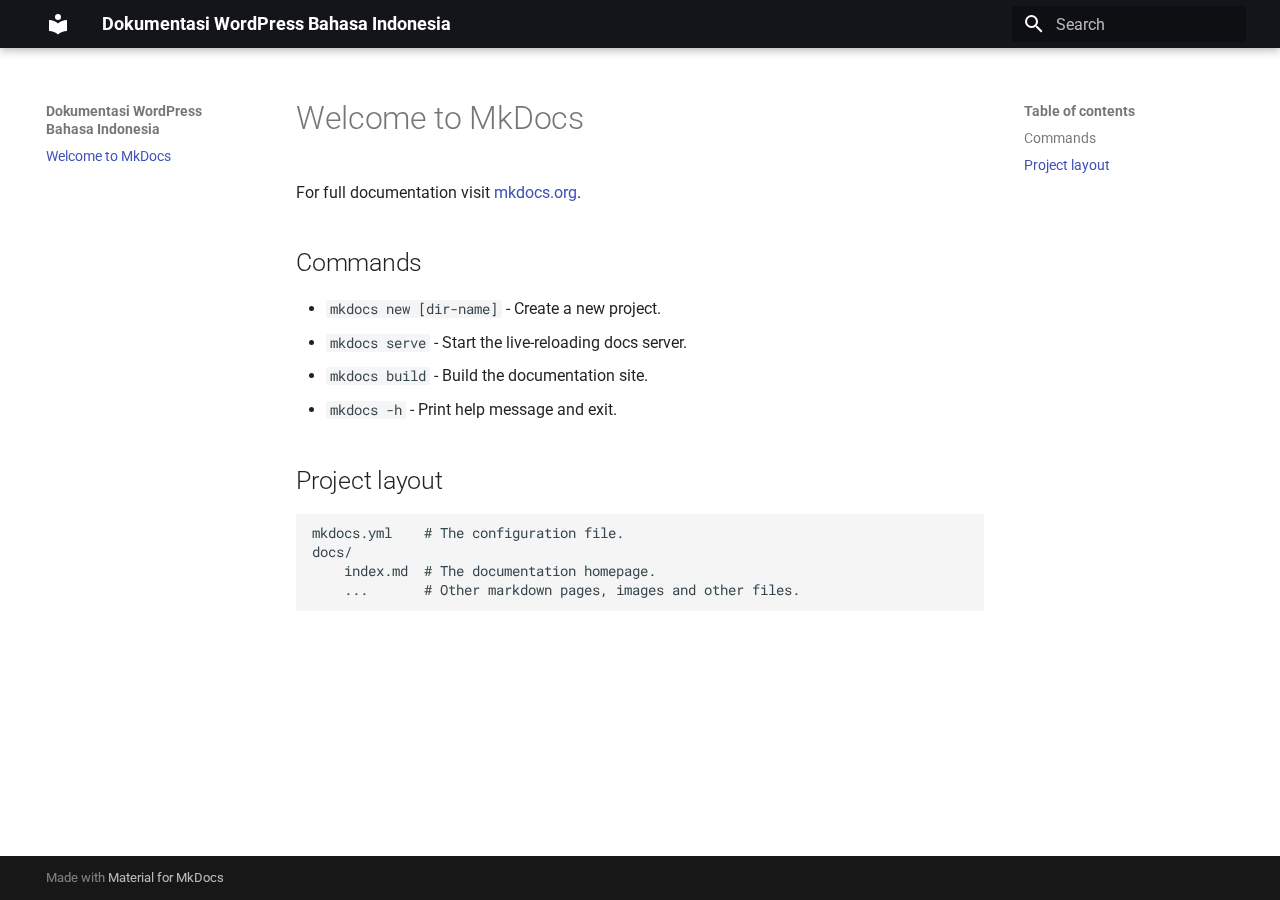
==== docs/site/index.html @ e462bdab "first commit" ====
<!doctype html>
<html lang="en" class="no-js">
  <head>
    
      <meta charset="utf-8">
      <meta name="viewport" content="width=device-width,initial-scale=1">
      
      
      
        <link rel="canonical" href="https://wordpress.asciiutf.com/">
      
      
      
      
      <link rel="icon" href="assets/images/favicon.png">
      <meta name="generator" content="mkdocs-1.6.1, mkdocs-material-9.5.48">
    
    
      
        <title>Dokumentasi WordPress Bahasa Indonesia</title>
      
    
    
      <link rel="stylesheet" href="assets/stylesheets/main.6f8fc17f.min.css">
      
        
        <link rel="stylesheet" href="assets/stylesheets/palette.06af60db.min.css">
      
      


    
    
      
    
    
      
        
        
        <link rel="preconnect" href="https://fonts.gstatic.com" crossorigin>
        <link rel="stylesheet" href="https://fonts.googleapis.com/css?family=Roboto:300,300i,400,400i,700,700i%7CRoboto+Mono:400,400i,700,700i&display=fallback">
        <style>:root{--md-text-font:"Roboto";--md-code-font:"Roboto Mono"}</style>
      
    
    
    <script>__md_scope=new URL(".",location),__md_hash=e=>[...e].reduce(((e,_)=>(e<<5)-e+_.charCodeAt(0)),0),__md_get=(e,_=localStorage,t=__md_scope)=>JSON.parse(_.getItem(t.pathname+"."+e)),__md_set=(e,_,t=localStorage,a=__md_scope)=>{try{t.setItem(a.pathname+"."+e,JSON.stringify(_))}catch(e){}}</script>
    
      

    
    
    
  </head>
  
  
    
    
    
    
    
    <body dir="ltr" data-md-color-scheme="default" data-md-color-primary="black" data-md-color-accent="indigo">
  
    
    <input class="md-toggle" data-md-toggle="drawer" type="checkbox" id="__drawer" autocomplete="off">
    <input class="md-toggle" data-md-toggle="search" type="checkbox" id="__search" autocomplete="off">
    <label class="md-overlay" for="__drawer"></label>
    <div data-md-component="skip">
      
        
        <a href="#welcome-to-mkdocs" class="md-skip">
          Skip to content
        </a>
      
    </div>
    <div data-md-component="announce">
      
    </div>
    
    
      

  

<header class="md-header md-header--shadow" data-md-component="header">
  <nav class="md-header__inner md-grid" aria-label="Header">
    <a href="." title="Dokumentasi WordPress Bahasa Indonesia" class="md-header__button md-logo" aria-label="Dokumentasi WordPress Bahasa Indonesia" data-md-component="logo">
      
  
  <svg xmlns="http://www.w3.org/2000/svg" viewBox="0 0 24 24"><path d="M12 8a3 3 0 0 0 3-3 3 3 0 0 0-3-3 3 3 0 0 0-3 3 3 3 0 0 0 3 3m0 3.54C9.64 9.35 6.5 8 3 8v11c3.5 0 6.64 1.35 9 3.54 2.36-2.19 5.5-3.54 9-3.54V8c-3.5 0-6.64 1.35-9 3.54"/></svg>

    </a>
    <label class="md-header__button md-icon" for="__drawer">
      
      <svg xmlns="http://www.w3.org/2000/svg" viewBox="0 0 24 24"><path d="M3 6h18v2H3zm0 5h18v2H3zm0 5h18v2H3z"/></svg>
    </label>
    <div class="md-header__title" data-md-component="header-title">
      <div class="md-header__ellipsis">
        <div class="md-header__topic">
          <span class="md-ellipsis">
            Dokumentasi WordPress Bahasa Indonesia
          </span>
        </div>
        <div class="md-header__topic" data-md-component="header-topic">
          <span class="md-ellipsis">
            
              Welcome to MkDocs
            
          </span>
        </div>
      </div>
    </div>
    
      
    
    
    
    
      <label class="md-header__button md-icon" for="__search">
        
        <svg xmlns="http://www.w3.org/2000/svg" viewBox="0 0 24 24"><path d="M9.5 3A6.5 6.5 0 0 1 16 9.5c0 1.61-.59 3.09-1.56 4.23l.27.27h.79l5 5-1.5 1.5-5-5v-.79l-.27-.27A6.52 6.52 0 0 1 9.5 16 6.5 6.5 0 0 1 3 9.5 6.5 6.5 0 0 1 9.5 3m0 2C7 5 5 7 5 9.5S7 14 9.5 14 14 12 14 9.5 12 5 9.5 5"/></svg>
      </label>
      <div class="md-search" data-md-component="search" role="dialog">
  <label class="md-search__overlay" for="__search"></label>
  <div class="md-search__inner" role="search">
    <form class="md-search__form" name="search">
      <input type="text" class="md-search__input" name="query" aria-label="Search" placeholder="Search" autocapitalize="off" autocorrect="off" autocomplete="off" spellcheck="false" data-md-component="search-query" required>
      <label class="md-search__icon md-icon" for="__search">
        
        <svg xmlns="http://www.w3.org/2000/svg" viewBox="0 0 24 24"><path d="M9.5 3A6.5 6.5 0 0 1 16 9.5c0 1.61-.59 3.09-1.56 4.23l.27.27h.79l5 5-1.5 1.5-5-5v-.79l-.27-.27A6.52 6.52 0 0 1 9.5 16 6.5 6.5 0 0 1 3 9.5 6.5 6.5 0 0 1 9.5 3m0 2C7 5 5 7 5 9.5S7 14 9.5 14 14 12 14 9.5 12 5 9.5 5"/></svg>
        
        <svg xmlns="http://www.w3.org/2000/svg" viewBox="0 0 24 24"><path d="M20 11v2H8l5.5 5.5-1.42 1.42L4.16 12l7.92-7.92L13.5 5.5 8 11z"/></svg>
      </label>
      <nav class="md-search__options" aria-label="Search">
        
        <button type="reset" class="md-search__icon md-icon" title="Clear" aria-label="Clear" tabindex="-1">
          
          <svg xmlns="http://www.w3.org/2000/svg" viewBox="0 0 24 24"><path d="M19 6.41 17.59 5 12 10.59 6.41 5 5 6.41 10.59 12 5 17.59 6.41 19 12 13.41 17.59 19 19 17.59 13.41 12z"/></svg>
        </button>
      </nav>
      
    </form>
    <div class="md-search__output">
      <div class="md-search__scrollwrap" tabindex="0" data-md-scrollfix>
        <div class="md-search-result" data-md-component="search-result">
          <div class="md-search-result__meta">
            Initializing search
          </div>
          <ol class="md-search-result__list" role="presentation"></ol>
        </div>
      </div>
    </div>
  </div>
</div>
    
    
  </nav>
  
</header>
    
    <div class="md-container" data-md-component="container">
      
      
        
          
        
      
      <main class="md-main" data-md-component="main">
        <div class="md-main__inner md-grid">
          
            
              
              <div class="md-sidebar md-sidebar--primary" data-md-component="sidebar" data-md-type="navigation" >
                <div class="md-sidebar__scrollwrap">
                  <div class="md-sidebar__inner">
                    



<nav class="md-nav md-nav--primary" aria-label="Navigation" data-md-level="0">
  <label class="md-nav__title" for="__drawer">
    <a href="." title="Dokumentasi WordPress Bahasa Indonesia" class="md-nav__button md-logo" aria-label="Dokumentasi WordPress Bahasa Indonesia" data-md-component="logo">
      
  
  <svg xmlns="http://www.w3.org/2000/svg" viewBox="0 0 24 24"><path d="M12 8a3 3 0 0 0 3-3 3 3 0 0 0-3-3 3 3 0 0 0-3 3 3 3 0 0 0 3 3m0 3.54C9.64 9.35 6.5 8 3 8v11c3.5 0 6.64 1.35 9 3.54 2.36-2.19 5.5-3.54 9-3.54V8c-3.5 0-6.64 1.35-9 3.54"/></svg>

    </a>
    Dokumentasi WordPress Bahasa Indonesia
  </label>
  
  <ul class="md-nav__list" data-md-scrollfix>
    
      
      
  
  
    
  
  
  
    <li class="md-nav__item md-nav__item--active">
      
      <input class="md-nav__toggle md-toggle" type="checkbox" id="__toc">
      
      
        
      
      
        <label class="md-nav__link md-nav__link--active" for="__toc">
          
  
  <span class="md-ellipsis">
    Welcome to MkDocs
  </span>
  

          <span class="md-nav__icon md-icon"></span>
        </label>
      
      <a href="." class="md-nav__link md-nav__link--active">
        
  
  <span class="md-ellipsis">
    Welcome to MkDocs
  </span>
  

      </a>
      
        

<nav class="md-nav md-nav--secondary" aria-label="Table of contents">
  
  
  
    
  
  
    <label class="md-nav__title" for="__toc">
      <span class="md-nav__icon md-icon"></span>
      Table of contents
    </label>
    <ul class="md-nav__list" data-md-component="toc" data-md-scrollfix>
      
        <li class="md-nav__item">
  <a href="#commands" class="md-nav__link">
    <span class="md-ellipsis">
      Commands
    </span>
  </a>
  
</li>
      
        <li class="md-nav__item">
  <a href="#project-layout" class="md-nav__link">
    <span class="md-ellipsis">
      Project layout
    </span>
  </a>
  
</li>
      
    </ul>
  
</nav>
      
    </li>
  

    
  </ul>
</nav>
                  </div>
                </div>
              </div>
            
            
              
              <div class="md-sidebar md-sidebar--secondary" data-md-component="sidebar" data-md-type="toc" >
                <div class="md-sidebar__scrollwrap">
                  <div class="md-sidebar__inner">
                    

<nav class="md-nav md-nav--secondary" aria-label="Table of contents">
  
  
  
    
  
  
    <label class="md-nav__title" for="__toc">
      <span class="md-nav__icon md-icon"></span>
      Table of contents
    </label>
    <ul class="md-nav__list" data-md-component="toc" data-md-scrollfix>
      
        <li class="md-nav__item">
  <a href="#commands" class="md-nav__link">
    <span class="md-ellipsis">
      Commands
    </span>
  </a>
  
</li>
      
        <li class="md-nav__item">
  <a href="#project-layout" class="md-nav__link">
    <span class="md-ellipsis">
      Project layout
    </span>
  </a>
  
</li>
      
    </ul>
  
</nav>
                  </div>
                </div>
              </div>
            
          
          
            <div class="md-content" data-md-component="content">
              <article class="md-content__inner md-typeset">
                
                  


<h1 id="welcome-to-mkdocs">Welcome to MkDocs</h1>
<p>For full documentation visit <a href="https://www.mkdocs.org">mkdocs.org</a>.</p>
<h2 id="commands">Commands</h2>
<ul>
<li><code>mkdocs new [dir-name]</code> - Create a new project.</li>
<li><code>mkdocs serve</code> - Start the live-reloading docs server.</li>
<li><code>mkdocs build</code> - Build the documentation site.</li>
<li><code>mkdocs -h</code> - Print help message and exit.</li>
</ul>
<h2 id="project-layout">Project layout</h2>
<pre><code>mkdocs.yml    # The configuration file.
docs/
    index.md  # The documentation homepage.
    ...       # Other markdown pages, images and other files.
</code></pre>












                
              </article>
            </div>
          
          
<script>var target=document.getElementById(location.hash.slice(1));target&&target.name&&(target.checked=target.name.startsWith("__tabbed_"))</script>
        </div>
        
      </main>
      
        <footer class="md-footer">
  
  <div class="md-footer-meta md-typeset">
    <div class="md-footer-meta__inner md-grid">
      <div class="md-copyright">
  
  
    Made with
    <a href="https://squidfunk.github.io/mkdocs-material/" target="_blank" rel="noopener">
      Material for MkDocs
    </a>
  
</div>
      
    </div>
  </div>
</footer>
      
    </div>
    <div class="md-dialog" data-md-component="dialog">
      <div class="md-dialog__inner md-typeset"></div>
    </div>
    
    
    <script id="__config" type="application/json">{"base": ".", "features": [], "search": "assets/javascripts/workers/search.6ce7567c.min.js", "translations": {"clipboard.copied": "Copied to clipboard", "clipboard.copy": "Copy to clipboard", "search.result.more.one": "1 more on this page", "search.result.more.other": "# more on this page", "search.result.none": "No matching documents", "search.result.one": "1 matching document", "search.result.other": "# matching documents", "search.result.placeholder": "Type to start searching", "search.result.term.missing": "Missing", "select.version": "Select version"}}</script>
    
    
      <script src="assets/javascripts/bundle.83f73b43.min.js"></script>
      
    
  </body>
</html>
---- docs/site/assets/stylesheets/main.6f8fc17f.min.css ----
@charset "UTF-8";html{-webkit-text-size-adjust:none;-moz-text-size-adjust:none;text-size-adjust:none;box-sizing:border-box}*,:after,:before{box-sizing:inherit}@media (prefers-reduced-motion){*,:after,:before{transition:none!important}}body{margin:0}a,button,input,label{-webkit-tap-highlight-color:transparent}a{color:inherit;text-decoration:none}hr{border:0;box-sizing:initial;display:block;height:.05rem;overflow:visible;padding:0}small{font-size:80%}sub,sup{line-height:1em}img{border-style:none}table{border-collapse:initial;border-spacing:0}td,th{font-weight:400;vertical-align:top}button{background:#0000;border:0;font-family:inherit;font-size:inherit;margin:0;padding:0}input{border:0;outline:none}:root{--md-primary-fg-color:#4051b5;--md-primary-fg-color--light:#5d6cc0;--md-primary-fg-color--dark:#303fa1;--md-primary-bg-color:#fff;--md-primary-bg-color--light:#ffffffb3;--md-accent-fg-color:#526cfe;--md-accent-fg-color--transparent:#526cfe1a;--md-accent-bg-color:#fff;--md-accent-bg-color--light:#ffffffb3}[data-md-color-scheme=default]{color-scheme:light}[data-md-color-scheme=default] img[src$="#gh-dark-mode-only"],[data-md-color-scheme=default] img[src$="#only-dark"]{display:none}:root,[data-md-color-scheme=default]{--md-hue:225deg;--md-default-fg-color:#000000de;--md-default-fg-color--light:#0000008a;--md-default-fg-color--lighter:#00000052;--md-default-fg-color--lightest:#00000012;--md-default-bg-color:#fff;--md-default-bg-color--light:#ffffffb3;--md-default-bg-color--lighter:#ffffff4d;--md-default-bg-color--lightest:#ffffff1f;--md-code-fg-color:#36464e;--md-code-bg-color:#f5f5f5;--md-code-hl-color:#4287ff;--md-code-hl-color--light:#4287ff1a;--md-code-hl-number-color:#d52a2a;--md-code-hl-special-color:#db1457;--md-code-hl-function-color:#a846b9;--md-code-hl-constant-color:#6e59d9;--md-code-hl-keyword-color:#3f6ec6;--md-code-hl-string-color:#1c7d4d;--md-code-hl-name-color:var(--md-code-fg-color);--md-code-hl-operator-color:var(--md-default-fg-color--light);--md-code-hl-punctuation-color:var(--md-default-fg-color--light);--md-code-hl-comment-color:var(--md-default-fg-color--light);--md-code-hl-generic-color:var(--md-default-fg-color--light);--md-code-hl-variable-color:var(--md-default-fg-color--light);--md-typeset-color:var(--md-default-fg-color);--md-typeset-a-color:var(--md-primary-fg-color);--md-typeset-del-color:#f5503d26;--md-typeset-ins-color:#0bd57026;--md-typeset-kbd-color:#fafafa;--md-typeset-kbd-accent-color:#fff;--md-typeset-kbd-border-color:#b8b8b8;--md-typeset-mark-color:#ffff0080;--md-typeset-table-color:#0000001f;--md-typeset-table-color--light:rgba(0,0,0,.035);--md-admonition-fg-color:var(--md-default-fg-color);--md-admonition-bg-color:var(--md-default-bg-color);--md-warning-fg-color:#000000de;--md-warning-bg-color:#ff9;--md-footer-fg-color:#fff;--md-footer-fg-color--light:#ffffffb3;--md-footer-fg-color--lighter:#ffffff73;--md-footer-bg-color:#000000de;--md-footer-bg-color--dark:#00000052;--md-shadow-z1:0 0.2rem 0.5rem #0000000d,0 0 0.05rem #0000001a;--md-shadow-z2:0 0.2rem 0.5rem #0000001a,0 0 0.05rem #00000040;--md-shadow-z3:0 0.2rem 0.5rem #0003,0 0 0.05rem #00000059}.md-icon svg{fill:currentcolor;display:block;height:1.2rem;width:1.2rem}body{-webkit-font-smoothing:antialiased;-moz-osx-font-smoothing:grayscale;--md-text-font-family:var(--md-text-font,_),-apple-system,BlinkMacSystemFont,Helvetica,Arial,sans-serif;--md-code-font-family:var(--md-code-font,_),SFMono-Regular,Consolas,Menlo,monospace}aside,body,input{font-feature-settings:"kern","liga";color:var(--md-typeset-color);font-family:var(--md-text-font-family)}code,kbd,pre{font-feature-settings:"kern";font-family:var(--md-code-font-family)}:root{--md-typeset-table-sort-icon:url('data:image/svg+xml;charset=utf-8,<svg xmlns="http://www.w3.org/2000/svg" viewBox="0 0 24 24"><path d="m18 21-4-4h3V7h-3l4-4 4 4h-3v10h3M2 19v-2h10v2M2 13v-2h7v2M2 7V5h4v2z"/></svg>');--md-typeset-table-sort-icon--asc:url('data:image/svg+xml;charset=utf-8,<svg xmlns="http://www.w3.org/2000/svg" viewBox="0 0 24 24"><path d="M19 17h3l-4 4-4-4h3V3h2M2 17h10v2H2M6 5v2H2V5m0 6h7v2H2z"/></svg>');--md-typeset-table-sort-icon--desc:url('data:image/svg+xml;charset=utf-8,<svg xmlns="http://www.w3.org/2000/svg" viewBox="0 0 24 24"><path d="M19 7h3l-4-4-4 4h3v14h2M2 17h10v2H2M6 5v2H2V5m0 6h7v2H2z"/></svg>')}.md-typeset{-webkit-print-color-adjust:exact;color-adjust:exact;font-size:.8rem;line-height:1.6}@media print{.md-typeset{font-size:.68rem}}.md-typeset blockquote,.md-typeset dl,.md-typeset figure,.md-typeset ol,.md-typeset pre,.md-typeset ul{margin-bottom:1em;margin-top:1em}.md-typeset h1{color:var(--md-default-fg-color--light);font-size:2em;line-height:1.3;margin:0 0 1.25em}.md-typeset h1,.md-typeset h2{font-weight:300;letter-spacing:-.01em}.md-typeset h2{font-size:1.5625em;line-height:1.4;margin:1.6em 0 .64em}.md-typeset h3{font-size:1.25em;font-weight:400;letter-spacing:-.01em;line-height:1.5;margin:1.6em 0 .8em}.md-typeset h2+h3{margin-top:.8em}.md-typeset h4{font-weight:700;letter-spacing:-.01em;margin:1em 0}.md-typeset h5,.md-typeset h6{color:var(--md-default-fg-color--light);font-size:.8em;font-weight:700;letter-spacing:-.01em;margin:1.25em 0}.md-typeset h5{text-transform:uppercase}.md-typeset h5 code{text-transform:none}.md-typeset hr{border-bottom:.05rem solid var(--md-default-fg-color--lightest);display:flow-root;margin:1.5em 0}.md-typeset a{color:var(--md-typeset-a-color);word-break:break-word}.md-typeset a,.md-typeset a:before{transition:color 125ms}.md-typeset a:focus,.md-typeset a:hover{color:var(--md-accent-fg-color)}.md-typeset a:focus code,.md-typeset a:hover code{background-color:var(--md-accent-fg-color--transparent)}.md-typeset a code{color:currentcolor;transition:background-color 125ms}.md-typeset a.focus-visible{outline-color:var(--md-accent-fg-color);outline-offset:.2rem}.md-typeset code,.md-typeset kbd,.md-typeset pre{color:var(--md-code-fg-color);direction:ltr;font-variant-ligatures:none}@media print{.md-typeset code,.md-typeset kbd,.md-typeset pre{white-space:pre-wrap}}.md-typeset code{background-color:var(--md-code-bg-color);border-radius:.1rem;-webkit-box-decoration-break:clone;box-decoration-break:clone;font-size:.85em;padding:0 .2941176471em;word-break:break-word}.md-typeset code:not(.focus-visible){-webkit-tap-highlight-color:transparent;outline:none}.md-typeset pre{display:flow-root;line-height:1.4;position:relative}.md-typeset pre>code{-webkit-box-decoration-break:slice;box-decoration-break:slice;box-shadow:none;display:block;margin:0;outline-color:var(--md-accent-fg-color);overflow:auto;padding:.7720588235em 1.1764705882em;scrollbar-color:var(--md-default-fg-color--lighter) #0000;scrollbar-width:thin;touch-action:auto;word-break:normal}.md-typeset pre>code:hover{scrollbar-color:var(--md-accent-fg-color) #0000}.md-typeset pre>code::-webkit-scrollbar{height:.2rem;width:.2rem}.md-typeset pre>code::-webkit-scrollbar-thumb{background-color:var(--md-default-fg-color--lighter)}.md-typeset pre>code::-webkit-scrollbar-thumb:hover{background-color:var(--md-accent-fg-color)}.md-typeset kbd{background-color:var(--md-typeset-kbd-color);border-radius:.1rem;box-shadow:0 .1rem 0 .05rem var(--md-typeset-kbd-border-color),0 .1rem 0 var(--md-typeset-kbd-border-color),0 -.1rem .2rem var(--md-typeset-kbd-accent-color) inset;color:var(--md-default-fg-color);display:inline-block;font-size:.75em;padding:0 .6666666667em;vertical-align:text-top;word-break:break-word}.md-typeset mark{background-color:var(--md-typeset-mark-color);-webkit-box-decoration-break:clone;box-decoration-break:clone;color:inherit;word-break:break-word}.md-typeset abbr{border-bottom:.05rem dotted var(--md-default-fg-color--light);cursor:help;text-decoration:none}.md-typeset small{opacity:.75}[dir=ltr] .md-typeset sub,[dir=ltr] .md-typeset sup{margin-left:.078125em}[dir=rtl] .md-typeset sub,[dir=rtl] .md-typeset sup{margin-right:.078125em}[dir=ltr] .md-typeset blockquote{padding-left:.6rem}[dir=rtl] .md-typeset blockquote{padding-right:.6rem}[dir=ltr] .md-typeset blockquote{border-left:.2rem solid var(--md-default-fg-color--lighter)}[dir=rtl] .md-typeset blockquote{border-right:.2rem solid var(--md-default-fg-color--lighter)}.md-typeset blockquote{color:var(--md-default-fg-color--light);margin-left:0;margin-right:0}.md-typeset ul{list-style-type:disc}.md-typeset ul[type]{list-style-type:revert-layer}[dir=ltr] .md-typeset ol,[dir=ltr] .md-typeset ul{margin-left:.625em}[dir=rtl] .md-typeset ol,[dir=rtl] .md-typeset ul{margin-right:.625em}.md-typeset ol,.md-typeset ul{padding:0}.md-typeset ol:not([hidden]),.md-typeset ul:not([hidden]){display:flow-root}.md-typeset ol ol,.md-typeset ul ol{list-style-type:lower-alpha}.md-typeset ol ol ol,.md-typeset ul ol ol{list-style-type:lower-roman}.md-typeset ol ol ol ol,.md-typeset ul ol ol ol{list-style-type:upper-alpha}.md-typeset ol ol ol ol ol,.md-typeset ul ol ol ol ol{list-style-type:upper-roman}.md-typeset ol[type],.md-typeset ul[type]{list-style-type:revert-layer}[dir=ltr] .md-typeset ol li,[dir=ltr] .md-typeset ul li{margin-left:1.25em}[dir=rtl] .md-typeset ol li,[dir=rtl] .md-typeset ul li{margin-right:1.25em}.md-typeset ol li,.md-typeset ul li{margin-bottom:.5em}.md-typeset ol li blockquote,.md-typeset ol li p,.md-typeset ul li blockquote,.md-typeset ul li p{margin:.5em 0}.md-typeset ol li:last-child,.md-typeset ul li:last-child{margin-bottom:0}[dir=ltr] .md-typeset ol li ol,[dir=ltr] .md-typeset ol li ul,[dir=ltr] .md-typeset ul li ol,[dir=ltr] .md-typeset ul li ul{margin-left:.625em}[dir=rtl] .md-typeset ol li ol,[dir=rtl] .md-typeset ol li ul,[dir=rtl] .md-typeset ul li ol,[dir=rtl] .md-typeset ul li ul{margin-right:.625em}.md-typeset ol li ol,.md-typeset ol li ul,.md-typeset ul li ol,.md-typeset ul li ul{margin-bottom:.5em;margin-top:.5em}[dir=ltr] .md-typeset dd{margin-left:1.875em}[dir=rtl] .md-typeset dd{margin-right:1.875em}.md-typeset dd{margin-bottom:1.5em;margin-top:1em}.md-typeset img,.md-typeset svg,.md-typeset video{height:auto;max-width:100%}.md-typeset img[align=left]{margin:1em 1em 1em 0}.md-typeset img[align=right]{margin:1em 0 1em 1em}.md-typeset img[align]:only-child{margin-top:0}.md-typeset figure{display:flow-root;margin:1em auto;max-width:100%;text-align:center;width:-moz-fit-content;width:fit-content}.md-typeset figure img{display:block;margin:0 auto}.md-typeset figcaption{font-style:italic;margin:1em auto;max-width:24rem}.md-typeset iframe{max-width:100%}.md-typeset table:not([class]){background-color:var(--md-default-bg-color);border:.05rem solid var(--md-typeset-table-color);border-radius:.1rem;display:inline-block;font-size:.64rem;max-width:100%;overflow:auto;touch-action:auto}@media print{.md-typeset table:not([class]){display:table}}.md-typeset table:not([class])+*{margin-top:1.5em}.md-typeset table:not([class]) td>:first-child,.md-typeset table:not([class]) th>:first-child{margin-top:0}.md-typeset table:not([class]) td>:last-child,.md-typeset table:not([class]) th>:last-child{margin-bottom:0}.md-typeset table:not([class]) td:not([align]),.md-typeset table:not([class]) th:not([align]){text-align:left}[dir=rtl] .md-typeset table:not([class]) td:not([align]),[dir=rtl] .md-typeset table:not([class]) th:not([align]){text-align:right}.md-typeset table:not([class]) th{font-weight:700;min-width:5rem;padding:.9375em 1.25em;vertical-align:top}.md-typeset table:not([class]) td{border-top:.05rem solid var(--md-typeset-table-color);padding:.9375em 1.25em;vertical-align:top}.md-typeset table:not([class]) tbody tr{transition:background-color 125ms}.md-typeset table:not([class]) tbody tr:hover{background-color:var(--md-typeset-table-color--light);box-shadow:0 .05rem 0 var(--md-default-bg-color) inset}.md-typeset table:not([class]) a{word-break:normal}.md-typeset table th[role=columnheader]{cursor:pointer}[dir=ltr] .md-typeset table th[role=columnheader]:after{margin-left:.5em}[dir=rtl] .md-typeset table th[role=columnheader]:after{margin-right:.5em}.md-typeset table th[role=columnheader]:after{content:"";display:inline-block;height:1.2em;-webkit-mask-image:var(--md-typeset-table-sort-icon);mask-image:var(--md-typeset-table-sort-icon);-webkit-mask-repeat:no-repeat;mask-repeat:no-repeat;-webkit-mask-size:contain;mask-size:contain;transition:background-color 125ms;vertical-align:text-bottom;width:1.2em}.md-typeset table th[role=columnheader]:hover:after{background-color:var(--md-default-fg-color--lighter)}.md-typeset table th[role=columnheader][aria-sort=ascending]:after{background-color:var(--md-default-fg-color--light);-webkit-mask-image:var(--md-typeset-table-sort-icon--asc);mask-image:var(--md-typeset-table-sort-icon--asc)}.md-typeset table th[role=columnheader][aria-sort=descending]:after{background-color:var(--md-default-fg-color--light);-webkit-mask-image:var(--md-typeset-table-sort-icon--desc);mask-image:var(--md-typeset-table-sort-icon--desc)}.md-typeset__scrollwrap{margin:1em -.8rem;overflow-x:auto;touch-action:auto}.md-typeset__table{display:inline-block;margin-bottom:.5em;padding:0 .8rem}@media print{.md-typeset__table{display:block}}html .md-typeset__table table{display:table;margin:0;overflow:hidden;width:100%}@media screen and (max-width:44.984375em){.md-content__inner>pre{margin:1em -.8rem}.md-content__inner>pre code{border-radius:0}}.md-typeset .md-author{border-radius:100%;display:block;flex-shrink:0;height:1.6rem;overflow:hidden;position:relative;transition:color 125ms,transform 125ms;width:1.6rem}.md-typeset .md-author img{display:block}.md-typeset .md-author--more{background:var(--md-default-fg-color--lightest);color:var(--md-default-fg-color--lighter);font-size:.6rem;font-weight:700;line-height:1.6rem;text-align:center}.md-typeset .md-author--long{height:2.4rem;width:2.4rem}.md-typeset a.md-author{transform:scale(1)}.md-typeset a.md-author img{border-radius:100%;filter:grayscale(100%) opacity(75%);transition:filter 125ms}.md-typeset a.md-author:focus,.md-typeset a.md-author:hover{transform:scale(1.1);z-index:1}.md-typeset a.md-author:focus img,.md-typeset a.md-author:hover img{filter:grayscale(0)}.md-banner{background-color:var(--md-footer-bg-color);color:var(--md-footer-fg-color);overflow:auto}@media print{.md-banner{display:none}}.md-banner--warning{background-color:var(--md-warning-bg-color);color:var(--md-warning-fg-color)}.md-banner__inner{font-size:.7rem;margin:.6rem auto;padding:0 .8rem}[dir=ltr] .md-banner__button{float:right}[dir=rtl] .md-banner__button{float:left}.md-banner__button{color:inherit;cursor:pointer;transition:opacity .25s}.no-js .md-banner__button{display:none}.md-banner__button:hover{opacity:.7}html{font-size:125%;height:100%;overflow-x:hidden}@media screen and (min-width:100em){html{font-size:137.5%}}@media screen and (min-width:125em){html{font-size:150%}}body{background-color:var(--md-default-bg-color);display:flex;flex-direction:column;font-size:.5rem;min-height:100%;position:relative;width:100%}@media print{body{display:block}}@media screen and (max-width:59.984375em){body[data-md-scrolllock]{position:fixed}}.md-grid{margin-left:auto;margin-right:auto;max-width:61rem}.md-container{display:flex;flex-direction:column;flex-grow:1}@media print{.md-container{display:block}}.md-main{flex-grow:1}.md-main__inner{display:flex;height:100%;margin-top:1.5rem}.md-ellipsis{overflow:hidden;text-overflow:ellipsis}.md-toggle{display:none}.md-option{height:0;opacity:0;position:absolute;width:0}.md-option:checked+label:not([hidden]){display:block}.md-option.focus-visible+label{outline-color:var(--md-accent-fg-color);outline-style:auto}.md-skip{background-color:var(--md-default-fg-color);border-radius:.1rem;color:var(--md-default-bg-color);font-size:.64rem;margin:.5rem;opacity:0;outline-color:var(--md-accent-fg-color);padding:.3rem .5rem;position:fixed;transform:translateY(.4rem);z-index:-1}.md-skip:focus{opacity:1;transform:translateY(0);transition:transform .25s cubic-bezier(.4,0,.2,1),opacity 175ms 75ms;z-index:10}@page{margin:25mm}:root{--md-clipboard-icon:url('data:image/svg+xml;charset=utf-8,<svg xmlns="http://www.w3.org/2000/svg" viewBox="0 0 24 24"><path d="M19 21H8V7h11m0-2H8a2 2 0 0 0-2 2v14a2 2 0 0 0 2 2h11a2 2 0 0 0 2-2V7a2 2 0 0 0-2-2m-3-4H4a2 2 0 0 0-2 2v14h2V3h12z"/></svg>')}.md-clipboard{border-radius:.1rem;color:var(--md-default-fg-color--lightest);cursor:pointer;height:1.5em;outline-color:var(--md-accent-fg-color);outline-offset:.1rem;position:absolute;right:.5em;top:.5em;transition:color .25s;width:1.5em;z-index:1}@media print{.md-clipboard{display:none}}.md-clipboard:not(.focus-visible){-webkit-tap-highlight-color:transparent;outline:none}:hover>.md-clipboard{color:var(--md-default-fg-color--light)}.md-clipboard:focus,.md-clipboard:hover{color:var(--md-accent-fg-color)}.md-clipboard:after{background-color:currentcolor;content:"";display:block;height:1.125em;margin:0 auto;-webkit-mask-image:var(--md-clipboard-icon);mask-image:var(--md-clipboard-icon);-webkit-mask-position:center;mask-position:center;-webkit-mask-repeat:no-repeat;mask-repeat:no-repeat;-webkit-mask-size:contain;mask-size:contain;width:1.125em}.md-clipboard--inline{cursor:pointer}.md-clipboard--inline code{transition:color .25s,background-color .25s}.md-clipboard--inline:focus code,.md-clipboard--inline:hover code{background-color:var(--md-accent-fg-color--transparent);color:var(--md-accent-fg-color)}.md-typeset .md-code__content{display:grid}@keyframes consent{0%{opacity:0;transform:translateY(100%)}to{opacity:1;transform:translateY(0)}}@keyframes overlay{0%{opacity:0}to{opacity:1}}.md-consent__overlay{animation:overlay .25s both;-webkit-backdrop-filter:blur(.1rem);backdrop-filter:blur(.1rem);background-color:#0000008a;height:100%;opacity:1;position:fixed;top:0;width:100%;z-index:5}.md-consent__inner{animation:consent .5s cubic-bezier(.1,.7,.1,1) both;background-color:var(--md-default-bg-color);border:0;border-radius:.1rem;bottom:0;box-shadow:0 0 .2rem #0000001a,0 .2rem .4rem #0003;max-height:100%;overflow:auto;padding:0;position:fixed;width:100%;z-index:5}.md-consent__form{padding:.8rem}.md-consent__settings{display:none;margin:1em 0}input:checked+.md-consent__settings{display:block}.md-consent__controls{margin-bottom:.8rem}.md-typeset .md-consent__controls .md-button{display:inline}@media screen and (max-width:44.984375em){.md-typeset .md-consent__controls .md-button{display:block;margin-top:.4rem;text-align:center;width:100%}}.md-consent label{cursor:pointer}.md-content{flex-grow:1;min-width:0}.md-content__inner{margin:0 .8rem 1.2rem;padding-top:.6rem}@media screen and (min-width:76.25em){[dir=ltr] .md-sidebar--primary:not([hidden])~.md-content>.md-content__inner{margin-left:1.2rem}[dir=ltr] .md-sidebar--secondary:not([hidden])~.md-content>.md-content__inner,[dir=rtl] .md-sidebar--primary:not([hidden])~.md-content>.md-content__inner{margin-right:1.2rem}[dir=rtl] .md-sidebar--secondary:not([hidden])~.md-content>.md-content__inner{margin-left:1.2rem}}.md-content__inner:before{content:"";display:block;height:.4rem}.md-content__inner>:last-child{margin-bottom:0}[dir=ltr] .md-content__button{float:right}[dir=rtl] .md-content__button{float:left}[dir=ltr] .md-content__button{margin-left:.4rem}[dir=rtl] .md-content__button{margin-right:.4rem}.md-content__button{margin:.4rem 0;padding:0}@media print{.md-content__button{display:none}}.md-typeset .md-content__button{color:var(--md-default-fg-color--lighter)}.md-content__button svg{display:inline;vertical-align:top}[dir=rtl] .md-content__button svg{transform:scaleX(-1)}[dir=ltr] .md-dialog{right:.8rem}[dir=rtl] .md-dialog{left:.8rem}.md-dialog{background-color:var(--md-default-fg-color);border-radius:.1rem;bottom:.8rem;box-shadow:var(--md-shadow-z3);min-width:11.1rem;opacity:0;padding:.4rem .6rem;pointer-events:none;position:fixed;transform:translateY(100%);transition:transform 0ms .4s,opacity .4s;z-index:4}@media print{.md-dialog{display:none}}.md-dialog--active{opacity:1;pointer-events:auto;transform:translateY(0);transition:transform .4s cubic-bezier(.075,.85,.175,1),opacity .4s}.md-dialog__inner{color:var(--md-default-bg-color);font-size:.7rem}.md-feedback{margin:2em 0 1em;text-align:center}.md-feedback fieldset{border:none;margin:0;padding:0}.md-feedback__title{font-weight:700;margin:1em auto}.md-feedback__inner{position:relative}.md-feedback__list{display:flex;flex-wrap:wrap;place-content:baseline center;position:relative}.md-feedback__list:hover .md-icon:not(:disabled){color:var(--md-default-fg-color--lighter)}:disabled .md-feedback__list{min-height:1.8rem}.md-feedback__icon{color:var(--md-default-fg-color--light);cursor:pointer;flex-shrink:0;margin:0 .1rem;transition:color 125ms}.md-feedback__icon:not(:disabled).md-icon:hover{color:var(--md-accent-fg-color)}.md-feedback__icon:disabled{color:var(--md-default-fg-color--lightest);pointer-events:none}.md-feedback__note{opacity:0;position:relative;transform:translateY(.4rem);transition:transform .4s cubic-bezier(.1,.7,.1,1),opacity .15s}.md-feedback__note>*{margin:0 auto;max-width:16rem}:disabled .md-feedback__note{opacity:1;transform:translateY(0)}@media print{.md-feedback{display:none}}.md-footer{background-color:var(--md-footer-bg-color);color:var(--md-footer-fg-color)}@media print{.md-footer{display:none}}.md-footer__inner{justify-content:space-between;overflow:auto;padding:.2rem}.md-footer__inner:not([hidden]){display:flex}.md-footer__link{align-items:end;display:flex;flex-grow:0.01;margin-bottom:.4rem;margin-top:1rem;max-width:100%;outline-color:var(--md-accent-fg-color);overflow:hidden;transition:opacity .25s}.md-footer__link:focus,.md-footer__link:hover{opacity:.7}[dir=rtl] .md-footer__link svg{transform:scaleX(-1)}@media screen and (max-width:44.984375em){.md-footer__link--prev{flex-shrink:0}.md-footer__link--prev .md-footer__title{display:none}}[dir=ltr] .md-footer__link--next{margin-left:auto}[dir=rtl] .md-footer__link--next{margin-right:auto}.md-footer__link--next{text-align:right}[dir=rtl] .md-footer__link--next{text-align:left}.md-footer__title{flex-grow:1;font-size:.9rem;margin-bottom:.7rem;max-width:calc(100% - 2.4rem);padding:0 1rem;white-space:nowrap}.md-footer__button{margin:.2rem;padding:.4rem}.md-footer__direction{font-size:.64rem;opacity:.7}.md-footer-meta{background-color:var(--md-footer-bg-color--dark)}.md-footer-meta__inner{display:flex;flex-wrap:wrap;justify-content:space-between;padding:.2rem}html .md-footer-meta.md-typeset a{color:var(--md-footer-fg-color--light)}html .md-footer-meta.md-typeset a:focus,html .md-footer-meta.md-typeset a:hover{color:var(--md-footer-fg-color)}.md-copyright{color:var(--md-footer-fg-color--lighter);font-size:.64rem;margin:auto .6rem;padding:.4rem 0;width:100%}@media screen and (min-width:45em){.md-copyright{width:auto}}.md-copyright__highlight{color:var(--md-footer-fg-color--light)}.md-social{display:inline-flex;gap:.2rem;margin:0 .4rem;padding:.2rem 0 .6rem}@media screen and (min-width:45em){.md-social{padding:.6rem 0}}.md-social__link{display:inline-block;height:1.6rem;text-align:center;width:1.6rem}.md-social__link:before{line-height:1.9}.md-social__link svg{fill:currentcolor;max-height:.8rem;vertical-align:-25%}.md-typeset .md-button{border:.1rem solid;border-radius:.1rem;color:var(--md-primary-fg-color);cursor:pointer;display:inline-block;font-weight:700;padding:.625em 2em;transition:color 125ms,background-color 125ms,border-color 125ms}.md-typeset .md-button--primary{background-color:var(--md-primary-fg-color);border-color:var(--md-primary-fg-color);color:var(--md-primary-bg-color)}.md-typeset .md-button:focus,.md-typeset .md-button:hover{background-color:var(--md-accent-fg-color);border-color:var(--md-accent-fg-color);color:var(--md-accent-bg-color)}[dir=ltr] .md-typeset .md-input{border-top-left-radius:.1rem}[dir=ltr] .md-typeset .md-input,[dir=rtl] .md-typeset .md-input{border-top-right-radius:.1rem}[dir=rtl] .md-typeset .md-input{border-top-left-radius:.1rem}.md-typeset .md-input{border-bottom:.1rem solid var(--md-default-fg-color--lighter);box-shadow:var(--md-shadow-z1);font-size:.8rem;height:1.8rem;padding:0 .6rem;transition:border .25s,box-shadow .25s}.md-typeset .md-input:focus,.md-typeset .md-input:hover{border-bottom-color:var(--md-accent-fg-color);box-shadow:var(--md-shadow-z2)}.md-typeset .md-input--stretch{width:100%}.md-header{background-color:var(--md-primary-fg-color);box-shadow:0 0 .2rem #0000,0 .2rem .4rem #0000;color:var(--md-primary-bg-color);display:block;left:0;position:sticky;right:0;top:0;z-index:4}@media print{.md-header{display:none}}.md-header[hidden]{transform:translateY(-100%);transition:transform .25s cubic-bezier(.8,0,.6,1),box-shadow .25s}.md-header--shadow{box-shadow:0 0 .2rem #0000001a,0 .2rem .4rem #0003;transition:transform .25s cubic-bezier(.1,.7,.1,1),box-shadow .25s}.md-header__inner{align-items:center;display:flex;padding:0 .2rem}.md-header__button{color:currentcolor;cursor:pointer;margin:.2rem;outline-color:var(--md-accent-fg-color);padding:.4rem;position:relative;transition:opacity .25s;vertical-align:middle;z-index:1}.md-header__button:hover{opacity:.7}.md-header__button:not([hidden]){display:inline-block}.md-header__button:not(.focus-visible){-webkit-tap-highlight-color:transparent;outline:none}.md-header__button.md-logo{margin:.2rem;padding:.4rem}@media screen and (max-width:76.234375em){.md-header__button.md-logo{display:none}}.md-header__button.md-logo img,.md-header__button.md-logo svg{fill:currentcolor;display:block;height:1.2rem;width:auto}@media screen and (min-width:60em){.md-header__button[for=__search]{display:none}}.no-js .md-header__button[for=__search]{display:none}[dir=rtl] .md-header__button[for=__search] svg{transform:scaleX(-1)}@media screen and (min-width:76.25em){.md-header__button[for=__drawer]{display:none}}.md-header__topic{display:flex;max-width:100%;position:absolute;transition:transform .4s cubic-bezier(.1,.7,.1,1),opacity .15s;white-space:nowrap}.md-header__topic+.md-header__topic{opacity:0;pointer-events:none;transform:translateX(1.25rem);transition:transform .4s cubic-bezier(1,.7,.1,.1),opacity .15s;z-index:-1}[dir=rtl] .md-header__topic+.md-header__topic{transform:translateX(-1.25rem)}.md-header__topic:first-child{font-weight:700}[dir=ltr] .md-header__title{margin-left:1rem;margin-right:.4rem}[dir=rtl] .md-header__title{margin-left:.4rem;margin-right:1rem}.md-header__title{flex-grow:1;font-size:.9rem;height:2.4rem;line-height:2.4rem}.md-header__title--active .md-header__topic{opacity:0;pointer-events:none;transform:translateX(-1.25rem);transition:transform .4s cubic-bezier(1,.7,.1,.1),opacity .15s;z-index:-1}[dir=rtl] .md-header__title--active .md-header__topic{transform:translateX(1.25rem)}.md-header__title--active .md-header__topic+.md-header__topic{opacity:1;pointer-events:auto;transform:translateX(0);transition:transform .4s cubic-bezier(.1,.7,.1,1),opacity .15s;z-index:0}.md-header__title>.md-header__ellipsis{height:100%;position:relative;width:100%}.md-header__option{display:flex;flex-shrink:0;max-width:100%;transition:max-width 0ms .25s,opacity .25s .25s;white-space:nowrap}[data-md-toggle=search]:checked~.md-header .md-header__option{max-width:0;opacity:0;transition:max-width 0ms,opacity 0ms}.md-header__option>input{bottom:0}.md-header__source{display:none}@media screen and (min-width:60em){[dir=ltr] .md-header__source{margin-left:1rem}[dir=rtl] .md-header__source{margin-right:1rem}.md-header__source{display:block;max-width:11.7rem;width:11.7rem}}@media screen and (min-width:76.25em){[dir=ltr] .md-header__source{margin-left:1.4rem}[dir=rtl] .md-header__source{margin-right:1.4rem}}.md-meta{color:var(--md-default-fg-color--light);font-size:.7rem;line-height:1.3}.md-meta__list{display:inline-flex;flex-wrap:wrap;list-style:none;margin:0;padding:0}.md-meta__item:not(:last-child):after{content:"·";margin-left:.2rem;margin-right:.2rem}.md-meta__link{color:var(--md-typeset-a-color)}.md-meta__link:focus,.md-meta__link:hover{color:var(--md-accent-fg-color)}.md-draft{background-color:#ff1744;border-radius:.125em;color:#fff;display:inline-block;font-weight:700;padding-left:.5714285714em;padding-right:.5714285714em}:root{--md-nav-icon--prev:url('data:image/svg+xml;charset=utf-8,<svg xmlns="http://www.w3.org/2000/svg" viewBox="0 0 24 24"><path d="M20 11v2H8l5.5 5.5-1.42 1.42L4.16 12l7.92-7.92L13.5 5.5 8 11z"/></svg>');--md-nav-icon--next:url('data:image/svg+xml;charset=utf-8,<svg xmlns="http://www.w3.org/2000/svg" viewBox="0 0 24 24"><path d="M8.59 16.58 13.17 12 8.59 7.41 10 6l6 6-6 6z"/></svg>');--md-toc-icon:url('data:image/svg+xml;charset=utf-8,<svg xmlns="http://www.w3.org/2000/svg" viewBox="0 0 24 24"><path d="M3 9h14V7H3zm0 4h14v-2H3zm0 4h14v-2H3zm16 0h2v-2h-2zm0-10v2h2V7zm0 6h2v-2h-2z"/></svg>')}.md-nav{font-size:.7rem;line-height:1.3}.md-nav__title{color:var(--md-default-fg-color--light);display:block;font-weight:700;overflow:hidden;padding:0 .6rem;text-overflow:ellipsis}.md-nav__title .md-nav__button{display:none}.md-nav__title .md-nav__button img{height:100%;width:auto}.md-nav__title .md-nav__button.md-logo img,.md-nav__title .md-nav__button.md-logo svg{fill:currentcolor;display:block;height:2.4rem;max-width:100%;object-fit:contain;width:auto}.md-nav__list{list-style:none;margin:0;padding:0}.md-nav__link{align-items:flex-start;display:flex;gap:.4rem;margin-top:.625em;scroll-snap-align:start;transition:color 125ms}.md-nav__link--passed{color:var(--md-default-fg-color--light)}.md-nav__item .md-nav__link--active,.md-nav__item .md-nav__link--active code{color:var(--md-typeset-a-color)}.md-nav__link .md-ellipsis{position:relative}[dir=ltr] .md-nav__link .md-icon:last-child{margin-left:auto}[dir=rtl] .md-nav__link .md-icon:last-child{margin-right:auto}.md-nav__link svg{fill:currentcolor;flex-shrink:0;height:1.3em;position:relative}.md-nav__link[for]:focus,.md-nav__link[for]:hover,.md-nav__link[href]:focus,.md-nav__link[href]:hover{color:var(--md-accent-fg-color);cursor:pointer}.md-nav__link.focus-visible{outline-color:var(--md-accent-fg-color);outline-offset:.2rem}.md-nav--primary .md-nav__link[for=__toc]{display:none}.md-nav--primary .md-nav__link[for=__toc] .md-icon:after{background-color:currentcolor;display:block;height:100%;-webkit-mask-image:var(--md-toc-icon);mask-image:var(--md-toc-icon);width:100%}.md-nav--primary .md-nav__link[for=__toc]~.md-nav{display:none}.md-nav__container>.md-nav__link{margin-top:0}.md-nav__container>.md-nav__link:first-child{flex-grow:1;min-width:0}.md-nav__icon{flex-shrink:0}.md-nav__source{display:none}@media screen and (max-width:76.234375em){.md-nav--primary,.md-nav--primary .md-nav{background-color:var(--md-default-bg-color);display:flex;flex-direction:column;height:100%;left:0;position:absolute;right:0;top:0;z-index:1}.md-nav--primary .md-nav__item,.md-nav--primary .md-nav__title{font-size:.8rem;line-height:1.5}.md-nav--primary .md-nav__title{background-color:var(--md-default-fg-color--lightest);color:var(--md-default-fg-color--light);cursor:pointer;height:5.6rem;line-height:2.4rem;padding:3rem .8rem .2rem;position:relative;white-space:nowrap}[dir=ltr] .md-nav--primary .md-nav__title .md-nav__icon{left:.4rem}[dir=rtl] .md-nav--primary .md-nav__title .md-nav__icon{right:.4rem}.md-nav--primary .md-nav__title .md-nav__icon{display:block;height:1.2rem;margin:.2rem;position:absolute;top:.4rem;width:1.2rem}.md-nav--primary .md-nav__title .md-nav__icon:after{background-color:currentcolor;content:"";display:block;height:100%;-webkit-mask-image:var(--md-nav-icon--prev);mask-image:var(--md-nav-icon--prev);-webkit-mask-position:center;mask-position:center;-webkit-mask-repeat:no-repeat;mask-repeat:no-repeat;-webkit-mask-size:contain;mask-size:contain;width:100%}.md-nav--primary .md-nav__title~.md-nav__list{background-color:var(--md-default-bg-color);box-shadow:0 .05rem 0 var(--md-default-fg-color--lightest) inset;overflow-y:auto;scroll-snap-type:y mandatory;touch-action:pan-y}.md-nav--primary .md-nav__title~.md-nav__list>:first-child{border-top:0}.md-nav--primary .md-nav__title[for=__drawer]{background-color:var(--md-primary-fg-color);color:var(--md-primary-bg-color);font-weight:700}.md-nav--primary .md-nav__title .md-logo{display:block;left:.2rem;margin:.2rem;padding:.4rem;position:absolute;right:.2rem;top:.2rem}.md-nav--primary .md-nav__list{flex:1}.md-nav--primary .md-nav__item{border-top:.05rem solid var(--md-default-fg-color--lightest)}.md-nav--primary .md-nav__item--active>.md-nav__link{color:var(--md-typeset-a-color)}.md-nav--primary .md-nav__item--active>.md-nav__link:focus,.md-nav--primary .md-nav__item--active>.md-nav__link:hover{color:var(--md-accent-fg-color)}.md-nav--primary .md-nav__link{margin-top:0;padding:.6rem .8rem}.md-nav--primary .md-nav__link svg{margin-top:.1em}.md-nav--primary .md-nav__link>.md-nav__link{padding:0}[dir=ltr] .md-nav--primary .md-nav__link .md-nav__icon{margin-right:-.2rem}[dir=rtl] .md-nav--primary .md-nav__link .md-nav__icon{margin-left:-.2rem}.md-nav--primary .md-nav__link .md-nav__icon{font-size:1.2rem;height:1.2rem;width:1.2rem}.md-nav--primary .md-nav__link .md-nav__icon:after{background-color:currentcolor;content:"";display:block;height:100%;-webkit-mask-image:var(--md-nav-icon--next);mask-image:var(--md-nav-icon--next);-webkit-mask-position:center;mask-position:center;-webkit-mask-repeat:no-repeat;mask-repeat:no-repeat;-webkit-mask-size:contain;mask-size:contain;width:100%}[dir=rtl] .md-nav--primary .md-nav__icon:after{transform:scale(-1)}.md-nav--primary .md-nav--secondary .md-nav{background-color:initial;position:static}[dir=ltr] .md-nav--primary .md-nav--secondary .md-nav .md-nav__link{padding-left:1.4rem}[dir=rtl] .md-nav--primary .md-nav--secondary .md-nav .md-nav__link{padding-right:1.4rem}[dir=ltr] .md-nav--primary .md-nav--secondary .md-nav .md-nav .md-nav__link{padding-left:2rem}[dir=rtl] .md-nav--primary .md-nav--secondary .md-nav .md-nav .md-nav__link{padding-right:2rem}[dir=ltr] .md-nav--primary .md-nav--secondary .md-nav .md-nav .md-nav .md-nav__link{padding-left:2.6rem}[dir=rtl] .md-nav--primary .md-nav--secondary .md-nav .md-nav .md-nav .md-nav__link{padding-right:2.6rem}[dir=ltr] .md-nav--primary .md-nav--secondary .md-nav .md-nav .md-nav .md-nav .md-nav__link{padding-left:3.2rem}[dir=rtl] .md-nav--primary .md-nav--secondary .md-nav .md-nav .md-nav .md-nav .md-nav__link{padding-right:3.2rem}.md-nav--secondary{background-color:initial}.md-nav__toggle~.md-nav{display:flex;opacity:0;transform:translateX(100%);transition:transform .25s cubic-bezier(.8,0,.6,1),opacity 125ms 50ms}[dir=rtl] .md-nav__toggle~.md-nav{transform:translateX(-100%)}.md-nav__toggle:checked~.md-nav{opacity:1;transform:translateX(0);transition:transform .25s cubic-bezier(.4,0,.2,1),opacity 125ms 125ms}.md-nav__toggle:checked~.md-nav>.md-nav__list{-webkit-backface-visibility:hidden;backface-visibility:hidden}}@media screen and (max-width:59.984375em){.md-nav--primary .md-nav__link[for=__toc]{display:flex}.md-nav--primary .md-nav__link[for=__toc] .md-icon:after{content:""}.md-nav--primary .md-nav__link[for=__toc]+.md-nav__link{display:none}.md-nav--primary .md-nav__link[for=__toc]~.md-nav{display:flex}.md-nav__source{background-color:var(--md-primary-fg-color--dark);color:var(--md-primary-bg-color);display:block;padding:0 .2rem}}@media screen and (min-width:60em) and (max-width:76.234375em){.md-nav--integrated .md-nav__link[for=__toc]{display:flex}.md-nav--integrated .md-nav__link[for=__toc] .md-icon:after{content:""}.md-nav--integrated .md-nav__link[for=__toc]+.md-nav__link{display:none}.md-nav--integrated .md-nav__link[for=__toc]~.md-nav{display:flex}}@media screen and (min-width:60em){.md-nav{margin-bottom:-.4rem}.md-nav--secondary .md-nav__title{background:var(--md-default-bg-color);box-shadow:0 0 .4rem .4rem var(--md-default-bg-color);position:sticky;top:0;z-index:1}.md-nav--secondary .md-nav__title[for=__toc]{scroll-snap-align:start}.md-nav--secondary .md-nav__title .md-nav__icon{display:none}[dir=ltr] .md-nav--secondary .md-nav__list{padding-left:.6rem}[dir=rtl] .md-nav--secondary .md-nav__list{padding-right:.6rem}.md-nav--secondary .md-nav__list{padding-bottom:.4rem}[dir=ltr] .md-nav--secondary .md-nav__item>.md-nav__link{margin-right:.4rem}[dir=rtl] .md-nav--secondary .md-nav__item>.md-nav__link{margin-left:.4rem}}@media screen and (min-width:76.25em){.md-nav{margin-bottom:-.4rem;transition:max-height .25s cubic-bezier(.86,0,.07,1)}.md-nav--primary .md-nav__title{background:var(--md-default-bg-color);box-shadow:0 0 .4rem .4rem var(--md-default-bg-color);position:sticky;top:0;z-index:1}.md-nav--primary .md-nav__title[for=__drawer]{scroll-snap-align:start}.md-nav--primary .md-nav__title .md-nav__icon{display:none}[dir=ltr] .md-nav--primary .md-nav__list{padding-left:.6rem}[dir=rtl] .md-nav--primary .md-nav__list{padding-right:.6rem}.md-nav--primary .md-nav__list{padding-bottom:.4rem}[dir=ltr] .md-nav--primary .md-nav__item>.md-nav__link{margin-right:.4rem}[dir=rtl] .md-nav--primary .md-nav__item>.md-nav__link{margin-left:.4rem}.md-nav__toggle~.md-nav{display:grid;grid-template-rows:0fr;opacity:0;transition:grid-template-rows .25s cubic-bezier(.86,0,.07,1),opacity .25s,visibility 0ms .25s;visibility:collapse}.md-nav__toggle~.md-nav>.md-nav__list{overflow:hidden}.md-nav__toggle.md-toggle--indeterminate~.md-nav,.md-nav__toggle:checked~.md-nav{grid-template-rows:1fr;opacity:1;transition:grid-template-rows .25s cubic-bezier(.86,0,.07,1),opacity .15s .1s,visibility 0ms;visibility:visible}.md-nav__toggle.md-toggle--indeterminate~.md-nav{transition:none}.md-nav__item--nested>.md-nav>.md-nav__title{display:none}.md-nav__item--section{display:block;margin:1.25em 0}.md-nav__item--section:last-child{margin-bottom:0}.md-nav__item--section>.md-nav__link{font-weight:700}.md-nav__item--section>.md-nav__link[for]{color:var(--md-default-fg-color--light)}.md-nav__item--section>.md-nav__link:not(.md-nav__container){pointer-events:none}.md-nav__item--section>.md-nav__link .md-icon,.md-nav__item--section>.md-nav__link>[for]{display:none}[dir=ltr] .md-nav__item--section>.md-nav{margin-left:-.6rem}[dir=rtl] .md-nav__item--section>.md-nav{margin-right:-.6rem}.md-nav__item--section>.md-nav{display:block;opacity:1;visibility:visible}.md-nav__item--section>.md-nav>.md-nav__list>.md-nav__item{padding:0}.md-nav__icon{border-radius:100%;height:.9rem;transition:background-color .25s;width:.9rem}.md-nav__icon:hover{background-color:var(--md-accent-fg-color--transparent)}.md-nav__icon:after{background-color:currentcolor;border-radius:100%;content:"";display:inline-block;height:100%;-webkit-mask-image:var(--md-nav-icon--next);mask-image:var(--md-nav-icon--next);-webkit-mask-position:center;mask-position:center;-webkit-mask-repeat:no-repeat;mask-repeat:no-repeat;-webkit-mask-size:contain;mask-size:contain;transition:transform .25s;vertical-align:-.1rem;width:100%}[dir=rtl] .md-nav__icon:after{transform:rotate(180deg)}.md-nav__item--nested .md-nav__toggle:checked~.md-nav__link .md-nav__icon:after,.md-nav__item--nested .md-toggle--indeterminate~.md-nav__link .md-nav__icon:after{transform:rotate(90deg)}.md-nav--lifted>.md-nav__list>.md-nav__item,.md-nav--lifted>.md-nav__title{display:none}.md-nav--lifted>.md-nav__list>.md-nav__item--active{display:block}.md-nav--lifted>.md-nav__list>.md-nav__item--active>.md-nav__link{background:var(--md-default-bg-color);box-shadow:0 0 .4rem .4rem var(--md-default-bg-color);margin-top:0;position:sticky;top:0;z-index:1}.md-nav--lifted>.md-nav__list>.md-nav__item--active>.md-nav__link:not(.md-nav__container){pointer-events:none}.md-nav--lifted>.md-nav__list>.md-nav__item--active.md-nav__item--section{margin:0}[dir=ltr] .md-nav--lifted>.md-nav__list>.md-nav__item>.md-nav:not(.md-nav--secondary){margin-left:-.6rem}[dir=rtl] .md-nav--lifted>.md-nav__list>.md-nav__item>.md-nav:not(.md-nav--secondary){margin-right:-.6rem}.md-nav--lifted>.md-nav__list>.md-nav__item>[for]{color:var(--md-default-fg-color--light)}.md-nav--lifted .md-nav[data-md-level="1"]{grid-template-rows:1fr;opacity:1;visibility:visible}[dir=ltr] .md-nav--integrated>.md-nav__list>.md-nav__item--active .md-nav--secondary{border-left:.05rem solid var(--md-primary-fg-color)}[dir=rtl] .md-nav--integrated>.md-nav__list>.md-nav__item--active .md-nav--secondary{border-right:.05rem solid var(--md-primary-fg-color)}.md-nav--integrated>.md-nav__list>.md-nav__item--active .md-nav--secondary{display:block;margin-bottom:1.25em;opacity:1;visibility:visible}.md-nav--integrated>.md-nav__list>.md-nav__item--active .md-nav--secondary>.md-nav__list{overflow:visible;padding-bottom:0}.md-nav--integrated>.md-nav__list>.md-nav__item--active .md-nav--secondary>.md-nav__title{display:none}}.md-pagination{font-size:.8rem;font-weight:700;gap:.4rem}.md-pagination,.md-pagination>*{align-items:center;display:flex;justify-content:center}.md-pagination>*{border-radius:.2rem;height:1.8rem;min-width:1.8rem;text-align:center}.md-pagination__current{background-color:var(--md-default-fg-color--lightest);color:var(--md-default-fg-color--light)}.md-pagination__link{transition:color 125ms,background-color 125ms}.md-pagination__link:focus,.md-pagination__link:hover{background-color:var(--md-accent-fg-color--transparent);color:var(--md-accent-fg-color)}.md-pagination__link:focus svg,.md-pagination__link:hover svg{color:var(--md-accent-fg-color)}.md-pagination__link.focus-visible{outline-color:var(--md-accent-fg-color);outline-offset:.2rem}.md-pagination__link svg{fill:currentcolor;color:var(--md-default-fg-color--lighter);display:block;max-height:100%;width:1.2rem}.md-post__back{border-bottom:.05rem solid var(--md-default-fg-color--lightest);margin-bottom:1.2rem;padding-bottom:1.2rem}@media screen and (max-width:76.234375em){.md-post__back{display:none}}[dir=rtl] .md-post__back svg{transform:scaleX(-1)}.md-post__authors{display:flex;flex-direction:column;gap:.6rem;margin:0 .6rem 1.2rem}.md-post .md-post__meta a{transition:color 125ms}.md-post .md-post__meta a:focus,.md-post .md-post__meta a:hover{color:var(--md-accent-fg-color)}.md-post__title{color:var(--md-default-fg-color--light);font-weight:700}.md-post--excerpt{margin-bottom:3.2rem}.md-post--excerpt .md-post__header{align-items:center;display:flex;gap:.6rem;min-height:1.6rem}.md-post--excerpt .md-post__authors{align-items:center;display:inline-flex;flex-direction:row;gap:.2rem;margin:0;min-height:2.4rem}[dir=ltr] .md-post--excerpt .md-post__meta .md-meta__list{margin-right:.4rem}[dir=rtl] .md-post--excerpt .md-post__meta .md-meta__list{margin-left:.4rem}.md-post--excerpt .md-post__content>:first-child{--md-scroll-margin:6rem;margin-top:0}.md-post>.md-nav--secondary{margin:1em 0}.md-profile{align-items:center;display:flex;font-size:.7rem;gap:.6rem;line-height:1.4;width:100%}.md-profile__description{flex-grow:1}.md-content--post{display:flex}@media screen and (max-width:76.234375em){.md-content--post{flex-flow:column-reverse}}.md-content--post>.md-content__inner{min-width:0}@media screen and (min-width:76.25em){[dir=ltr] .md-content--post>.md-content__inner{margin-left:1.2rem}[dir=rtl] .md-content--post>.md-content__inner{margin-right:1.2rem}}@media screen and (max-width:76.234375em){.md-sidebar.md-sidebar--post{padding:0;position:static;width:100%}.md-sidebar.md-sidebar--post .md-sidebar__scrollwrap{overflow:visible}.md-sidebar.md-sidebar--post .md-sidebar__inner{padding:0}.md-sidebar.md-sidebar--post .md-post__meta{margin-left:.6rem;margin-right:.6rem}.md-sidebar.md-sidebar--post .md-nav__item{border:none;display:inline}.md-sidebar.md-sidebar--post .md-nav__list{display:inline-flex;flex-wrap:wrap;gap:.6rem;padding-bottom:.6rem;padding-top:.6rem}.md-sidebar.md-sidebar--post .md-nav__link{padding:0}.md-sidebar.md-sidebar--post .md-nav{height:auto;margin-bottom:0;position:static}}:root{--md-progress-value:0;--md-progress-delay:400ms}.md-progress{background:var(--md-primary-bg-color);height:.075rem;opacity:min(clamp(0,var(--md-progress-value),1),clamp(0,100 - var(--md-progress-value),1));position:fixed;top:0;transform:scaleX(calc(var(--md-progress-value)*1%));transform-origin:left;transition:transform .5s cubic-bezier(.19,1,.22,1),opacity .25s var(--md-progress-delay);width:100%;z-index:4}:root{--md-search-result-icon:url('data:image/svg+xml;charset=utf-8,<svg xmlns="http://www.w3.org/2000/svg" viewBox="0 0 24 24"><path d="M14 2H6a2 2 0 0 0-2 2v16a2 2 0 0 0 2 2h7c-.41-.25-.8-.56-1.14-.9-.33-.33-.61-.7-.86-1.1H6V4h7v5h5v1.18c.71.16 1.39.43 2 .82V8zm6.31 16.9c1.33-2.11.69-4.9-1.4-6.22-2.11-1.33-4.91-.68-6.22 1.4-1.34 2.11-.69 4.89 1.4 6.22 1.46.93 3.32.93 4.79.02L22 23.39 23.39 22zm-3.81.1a2.5 2.5 0 0 1-2.5-2.5 2.5 2.5 0 0 1 2.5-2.5 2.5 2.5 0 0 1 2.5 2.5 2.5 2.5 0 0 1-2.5 2.5"/></svg>')}.md-search{position:relative}@media screen and (min-width:60em){.md-search{padding:.2rem 0}}.no-js .md-search{display:none}.md-search__overlay{opacity:0;z-index:1}@media screen and (max-width:59.984375em){[dir=ltr] .md-search__overlay{left:-2.2rem}[dir=rtl] .md-search__overlay{right:-2.2rem}.md-search__overlay{background-color:var(--md-default-bg-color);border-radius:1rem;height:2rem;overflow:hidden;pointer-events:none;position:absolute;top:-1rem;transform-origin:center;transition:transform .3s .1s,opacity .2s .2s;width:2rem}[data-md-toggle=search]:checked~.md-header .md-search__overlay{opacity:1;transition:transform .4s,opacity .1s}}@media screen and (min-width:60em){[dir=ltr] .md-search__overlay{left:0}[dir=rtl] .md-search__overlay{right:0}.md-search__overlay{background-color:#0000008a;cursor:pointer;height:0;position:fixed;top:0;transition:width 0ms .25s,height 0ms .25s,opacity .25s;width:0}[data-md-toggle=search]:checked~.md-header .md-search__overlay{height:200vh;opacity:1;transition:width 0ms,height 0ms,opacity .25s;width:100%}}@media screen and (max-width:29.984375em){[data-md-toggle=search]:checked~.md-header .md-search__overlay{transform:scale(45)}}@media screen and (min-width:30em) and (max-width:44.984375em){[data-md-toggle=search]:checked~.md-header .md-search__overlay{transform:scale(60)}}@media screen and (min-width:45em) and (max-width:59.984375em){[data-md-toggle=search]:checked~.md-header .md-search__overlay{transform:scale(75)}}.md-search__inner{-webkit-backface-visibility:hidden;backface-visibility:hidden}@media screen and (max-width:59.984375em){[dir=ltr] .md-search__inner{left:0}[dir=rtl] .md-search__inner{right:0}.md-search__inner{height:0;opacity:0;overflow:hidden;position:fixed;top:0;transform:translateX(5%);transition:width 0ms .3s,height 0ms .3s,transform .15s cubic-bezier(.4,0,.2,1) .15s,opacity .15s .15s;width:0;z-index:2}[dir=rtl] .md-search__inner{transform:translateX(-5%)}[data-md-toggle=search]:checked~.md-header .md-search__inner{height:100%;opacity:1;transform:translateX(0);transition:width 0ms 0ms,height 0ms 0ms,transform .15s cubic-bezier(.1,.7,.1,1) .15s,opacity .15s .15s;width:100%}}@media screen and (min-width:60em){[dir=ltr] .md-search__inner{float:right}[dir=rtl] .md-search__inner{float:left}.md-search__inner{padding:.1rem 0;position:relative;transition:width .25s cubic-bezier(.1,.7,.1,1);width:11.7rem}}@media screen and (min-width:60em) and (max-width:76.234375em){[data-md-toggle=search]:checked~.md-header .md-search__inner{width:23.4rem}}@media screen and (min-width:76.25em){[data-md-toggle=search]:checked~.md-header .md-search__inner{width:34.4rem}}.md-search__form{background-color:var(--md-default-bg-color);box-shadow:0 0 .6rem #0000;height:2.4rem;position:relative;transition:color .25s,background-color .25s;z-index:2}@media screen and (min-width:60em){.md-search__form{background-color:#00000042;border-radius:.1rem;height:1.8rem}.md-search__form:hover{background-color:#ffffff1f}}[data-md-toggle=search]:checked~.md-header .md-search__form{background-color:var(--md-default-bg-color);border-radius:.1rem .1rem 0 0;box-shadow:0 0 .6rem #00000012;color:var(--md-default-fg-color)}[dir=ltr] .md-search__input{padding-left:3.6rem;padding-right:2.2rem}[dir=rtl] .md-search__input{padding-left:2.2rem;padding-right:3.6rem}.md-search__input{background:#0000;font-size:.9rem;height:100%;position:relative;text-overflow:ellipsis;width:100%;z-index:2}.md-search__input::placeholder{transition:color .25s}.md-search__input::placeholder,.md-search__input~.md-search__icon{color:var(--md-default-fg-color--light)}.md-search__input::-ms-clear{display:none}@media screen and (max-width:59.984375em){.md-search__input{font-size:.9rem;height:2.4rem;width:100%}}@media screen and (min-width:60em){[dir=ltr] .md-search__input{padding-left:2.2rem}[dir=rtl] .md-search__input{padding-right:2.2rem}.md-search__input{color:inherit;font-size:.8rem}.md-search__input::placeholder{color:var(--md-primary-bg-color--light)}.md-search__input+.md-search__icon{color:var(--md-primary-bg-color)}[data-md-toggle=search]:checked~.md-header .md-search__input{text-overflow:clip}[data-md-toggle=search]:checked~.md-header .md-search__input+.md-search__icon{color:var(--md-default-fg-color--light)}[data-md-toggle=search]:checked~.md-header .md-search__input::placeholder{color:#0000}}.md-search__icon{cursor:pointer;display:inline-block;height:1.2rem;transition:color .25s,opacity .25s;width:1.2rem}.md-search__icon:hover{opacity:.7}[dir=ltr] .md-search__icon[for=__search]{left:.5rem}[dir=rtl] .md-search__icon[for=__search]{right:.5rem}.md-search__icon[for=__search]{position:absolute;top:.3rem;z-index:2}[dir=rtl] .md-search__icon[for=__search] svg{transform:scaleX(-1)}@media screen and (max-width:59.984375em){[dir=ltr] .md-search__icon[for=__search]{left:.8rem}[dir=rtl] .md-search__icon[for=__search]{right:.8rem}.md-search__icon[for=__search]{top:.6rem}.md-search__icon[for=__search] svg:first-child{display:none}}@media screen and (min-width:60em){.md-search__icon[for=__search]{pointer-events:none}.md-search__icon[for=__search] svg:last-child{display:none}}[dir=ltr] .md-search__options{right:.5rem}[dir=rtl] .md-search__options{left:.5rem}.md-search__options{pointer-events:none;position:absolute;top:.3rem;z-index:2}@media screen and (max-width:59.984375em){[dir=ltr] .md-search__options{right:.8rem}[dir=rtl] .md-search__options{left:.8rem}.md-search__options{top:.6rem}}[dir=ltr] .md-search__options>.md-icon{margin-left:.2rem}[dir=rtl] .md-search__options>.md-icon{margin-right:.2rem}.md-search__options>.md-icon{color:var(--md-default-fg-color--light);opacity:0;transform:scale(.75);transition:transform .15s cubic-bezier(.1,.7,.1,1),opacity .15s}.md-search__options>.md-icon:not(.focus-visible){-webkit-tap-highlight-color:transparent;outline:none}[data-md-toggle=search]:checked~.md-header .md-search__input:valid~.md-search__options>.md-icon{opacity:1;pointer-events:auto;transform:scale(1)}[data-md-toggle=search]:checked~.md-header .md-search__input:valid~.md-search__options>.md-icon:hover{opacity:.7}[dir=ltr] .md-search__suggest{padding-left:3.6rem;padding-right:2.2rem}[dir=rtl] .md-search__suggest{padding-left:2.2rem;padding-right:3.6rem}.md-search__suggest{align-items:center;color:var(--md-default-fg-color--lighter);display:flex;font-size:.9rem;height:100%;opacity:0;position:absolute;top:0;transition:opacity 50ms;white-space:nowrap;width:100%}@media screen and (min-width:60em){[dir=ltr] .md-search__suggest{padding-left:2.2rem}[dir=rtl] .md-search__suggest{padding-right:2.2rem}.md-search__suggest{font-size:.8rem}}[data-md-toggle=search]:checked~.md-header .md-search__suggest{opacity:1;transition:opacity .3s .1s}[dir=ltr] .md-search__output{border-bottom-left-radius:.1rem}[dir=ltr] .md-search__output,[dir=rtl] .md-search__output{border-bottom-right-radius:.1rem}[dir=rtl] .md-search__output{border-bottom-left-radius:.1rem}.md-search__output{overflow:hidden;position:absolute;width:100%;z-index:1}@media screen and (max-width:59.984375em){.md-search__output{bottom:0;top:2.4rem}}@media screen and (min-width:60em){.md-search__output{opacity:0;top:1.9rem;transition:opacity .4s}[data-md-toggle=search]:checked~.md-header .md-search__output{box-shadow:var(--md-shadow-z3);opacity:1}}.md-search__scrollwrap{-webkit-backface-visibility:hidden;backface-visibility:hidden;background-color:var(--md-default-bg-color);height:100%;overflow-y:auto;touch-action:pan-y}@media (-webkit-max-device-pixel-ratio:1),(max-resolution:1dppx){.md-search__scrollwrap{transform:translateZ(0)}}@media screen and (min-width:60em) and (max-width:76.234375em){.md-search__scrollwrap{width:23.4rem}}@media screen and (min-width:76.25em){.md-search__scrollwrap{width:34.4rem}}@media screen and (min-width:60em){.md-search__scrollwrap{max-height:0;scrollbar-color:var(--md-default-fg-color--lighter) #0000;scrollbar-width:thin}[data-md-toggle=search]:checked~.md-header .md-search__scrollwrap{max-height:75vh}.md-search__scrollwrap:hover{scrollbar-color:var(--md-accent-fg-color) #0000}.md-search__scrollwrap::-webkit-scrollbar{height:.2rem;width:.2rem}.md-search__scrollwrap::-webkit-scrollbar-thumb{background-color:var(--md-default-fg-color--lighter)}.md-search__scrollwrap::-webkit-scrollbar-thumb:hover{background-color:var(--md-accent-fg-color)}}.md-search-result{color:var(--md-default-fg-color);word-break:break-word}.md-search-result__meta{background-color:var(--md-default-fg-color--lightest);color:var(--md-default-fg-color--light);font-size:.64rem;line-height:1.8rem;padding:0 .8rem;scroll-snap-align:start}@media screen and (min-width:60em){[dir=ltr] .md-search-result__meta{padding-left:2.2rem}[dir=rtl] .md-search-result__meta{padding-right:2.2rem}}.md-search-result__list{list-style:none;margin:0;padding:0;-webkit-user-select:none;user-select:none}.md-search-result__item{box-shadow:0 -.05rem var(--md-default-fg-color--lightest)}.md-search-result__item:first-child{box-shadow:none}.md-search-result__link{display:block;outline:none;scroll-snap-align:start;transition:background-color .25s}.md-search-result__link:focus,.md-search-result__link:hover{background-color:var(--md-accent-fg-color--transparent)}.md-search-result__link:last-child p:last-child{margin-bottom:.6rem}.md-search-result__more>summary{cursor:pointer;display:block;outline:none;position:sticky;scroll-snap-align:start;top:0;z-index:1}.md-search-result__more>summary::marker{display:none}.md-search-result__more>summary::-webkit-details-marker{display:none}.md-search-result__more>summary>div{color:var(--md-typeset-a-color);font-size:.64rem;padding:.75em .8rem;transition:color .25s,background-color .25s}@media screen and (min-width:60em){[dir=ltr] .md-search-result__more>summary>div{padding-left:2.2rem}[dir=rtl] .md-search-result__more>summary>div{padding-right:2.2rem}}.md-search-result__more>summary:focus>div,.md-search-result__more>summary:hover>div{background-color:var(--md-accent-fg-color--transparent);color:var(--md-accent-fg-color)}.md-search-result__more[open]>summary{background-color:var(--md-default-bg-color)}.md-search-result__article{overflow:hidden;padding:0 .8rem;position:relative}@media screen and (min-width:60em){[dir=ltr] .md-search-result__article{padding-left:2.2rem}[dir=rtl] .md-search-result__article{padding-right:2.2rem}}[dir=ltr] .md-search-result__icon{left:0}[dir=rtl] .md-search-result__icon{right:0}.md-search-result__icon{color:var(--md-default-fg-color--light);height:1.2rem;margin:.5rem;position:absolute;width:1.2rem}@media screen and (max-width:59.984375em){.md-search-result__icon{display:none}}.md-search-result__icon:after{background-color:currentcolor;content:"";display:inline-block;height:100%;-webkit-mask-image:var(--md-search-result-icon);mask-image:var(--md-search-result-icon);-webkit-mask-position:center;mask-position:center;-webkit-mask-repeat:no-repeat;mask-repeat:no-repeat;-webkit-mask-size:contain;mask-size:contain;width:100%}[dir=rtl] .md-search-result__icon:after{transform:scaleX(-1)}.md-search-result .md-typeset{color:var(--md-default-fg-color--light);font-size:.64rem;line-height:1.6}.md-search-result .md-typeset h1{color:var(--md-default-fg-color);font-size:.8rem;font-weight:400;line-height:1.4;margin:.55rem 0}.md-search-result .md-typeset h1 mark{text-decoration:none}.md-search-result .md-typeset h2{color:var(--md-default-fg-color);font-size:.64rem;font-weight:700;line-height:1.6;margin:.5em 0}.md-search-result .md-typeset h2 mark{text-decoration:none}.md-search-result__terms{color:var(--md-default-fg-color);display:block;font-size:.64rem;font-style:italic;margin:.5em 0}.md-search-result mark{background-color:initial;color:var(--md-accent-fg-color);text-decoration:underline}.md-select{position:relative;z-index:1}.md-select__inner{background-color:var(--md-default-bg-color);border-radius:.1rem;box-shadow:var(--md-shadow-z2);color:var(--md-default-fg-color);left:50%;margin-top:.2rem;max-height:0;opacity:0;position:absolute;top:calc(100% - .2rem);transform:translate3d(-50%,.3rem,0);transition:transform .25s 375ms,opacity .25s .25s,max-height 0ms .5s}.md-select:focus-within .md-select__inner,.md-select:hover .md-select__inner{max-height:10rem;opacity:1;transform:translate3d(-50%,0,0);transition:transform .25s cubic-bezier(.1,.7,.1,1),opacity .25s,max-height 0ms}.md-select__inner:after{border-bottom:.2rem solid #0000;border-bottom-color:var(--md-default-bg-color);border-left:.2rem solid #0000;border-right:.2rem solid #0000;border-top:0;content:"";height:0;left:50%;margin-left:-.2rem;margin-top:-.2rem;position:absolute;top:0;width:0}.md-select__list{border-radius:.1rem;font-size:.8rem;list-style-type:none;margin:0;max-height:inherit;overflow:auto;padding:0}.md-select__item{line-height:1.8rem}[dir=ltr] .md-select__link{padding-left:.6rem;padding-right:1.2rem}[dir=rtl] .md-select__link{padding-left:1.2rem;padding-right:.6rem}.md-select__link{cursor:pointer;display:block;outline:none;scroll-snap-align:start;transition:background-color .25s,color .25s;width:100%}.md-select__link:focus,.md-select__link:hover{color:var(--md-accent-fg-color)}.md-select__link:focus{background-color:var(--md-default-fg-color--lightest)}.md-sidebar{align-self:flex-start;flex-shrink:0;padding:1.2rem 0;position:sticky;top:2.4rem;width:12.1rem}@media print{.md-sidebar{display:none}}@media screen and (max-width:76.234375em){[dir=ltr] .md-sidebar--primary{left:-12.1rem}[dir=rtl] .md-sidebar--primary{right:-12.1rem}.md-sidebar--primary{background-color:var(--md-default-bg-color);display:block;height:100%;position:fixed;top:0;transform:translateX(0);transition:transform .25s cubic-bezier(.4,0,.2,1),box-shadow .25s;width:12.1rem;z-index:5}[data-md-toggle=drawer]:checked~.md-container .md-sidebar--primary{box-shadow:var(--md-shadow-z3);transform:translateX(12.1rem)}[dir=rtl] [data-md-toggle=drawer]:checked~.md-container .md-sidebar--primary{transform:translateX(-12.1rem)}.md-sidebar--primary .md-sidebar__scrollwrap{bottom:0;left:0;margin:0;overflow:hidden;position:absolute;right:0;scroll-snap-type:none;top:0}}@media screen and (min-width:76.25em){.md-sidebar{height:0}.no-js .md-sidebar{height:auto}.md-header--lifted~.md-container .md-sidebar{top:4.8rem}}.md-sidebar--secondary{display:none;order:2}@media screen and (min-width:60em){.md-sidebar--secondary{height:0}.no-js .md-sidebar--secondary{height:auto}.md-sidebar--secondary:not([hidden]){display:block}.md-sidebar--secondary .md-sidebar__scrollwrap{touch-action:pan-y}}.md-sidebar__scrollwrap{scrollbar-gutter:stable;-webkit-backface-visibility:hidden;backface-visibility:hidden;margin:0 .2rem;overflow-y:auto;scrollbar-color:var(--md-default-fg-color--lighter) #0000;scrollbar-width:thin}.md-sidebar__scrollwrap::-webkit-scrollbar{height:.2rem;width:.2rem}.md-sidebar__scrollwrap:focus-within,.md-sidebar__scrollwrap:hover{scrollbar-color:var(--md-accent-fg-color) #0000}.md-sidebar__scrollwrap:focus-within::-webkit-scrollbar-thumb,.md-sidebar__scrollwrap:hover::-webkit-scrollbar-thumb{background-color:var(--md-default-fg-color--lighter)}.md-sidebar__scrollwrap:focus-within::-webkit-scrollbar-thumb:hover,.md-sidebar__scrollwrap:hover::-webkit-scrollbar-thumb:hover{background-color:var(--md-accent-fg-color)}@supports selector(::-webkit-scrollbar){.md-sidebar__scrollwrap{scrollbar-gutter:auto}[dir=ltr] .md-sidebar__inner{padding-right:calc(100% - 11.5rem)}[dir=rtl] .md-sidebar__inner{padding-left:calc(100% - 11.5rem)}}@media screen and (max-width:76.234375em){.md-overlay{background-color:#0000008a;height:0;opacity:0;position:fixed;top:0;transition:width 0ms .25s,height 0ms .25s,opacity .25s;width:0;z-index:5}[data-md-toggle=drawer]:checked~.md-overlay{height:100%;opacity:1;transition:width 0ms,height 0ms,opacity .25s;width:100%}}@keyframes facts{0%{height:0}to{height:.65rem}}@keyframes fact{0%{opacity:0;transform:translateY(100%)}50%{opacity:0}to{opacity:1;transform:translateY(0)}}:root{--md-source-forks-icon:url('data:image/svg+xml;charset=utf-8,<svg xmlns="http://www.w3.org/2000/svg" viewBox="0 0 16 16"><path d="M5 5.372v.878c0 .414.336.75.75.75h4.5a.75.75 0 0 0 .75-.75v-.878a2.25 2.25 0 1 1 1.5 0v.878a2.25 2.25 0 0 1-2.25 2.25h-1.5v2.128a2.251 2.251 0 1 1-1.5 0V8.5h-1.5A2.25 2.25 0 0 1 3.5 6.25v-.878a2.25 2.25 0 1 1 1.5 0M5 3.25a.75.75 0 1 0-1.5 0 .75.75 0 0 0 1.5 0m6.75.75a.75.75 0 1 0 0-1.5.75.75 0 0 0 0 1.5m-3 8.75a.75.75 0 1 0-1.5 0 .75.75 0 0 0 1.5 0"/></svg>');--md-source-repositories-icon:url('data:image/svg+xml;charset=utf-8,<svg xmlns="http://www.w3.org/2000/svg" viewBox="0 0 16 16"><path d="M2 2.5A2.5 2.5 0 0 1 4.5 0h8.75a.75.75 0 0 1 .75.75v12.5a.75.75 0 0 1-.75.75h-2.5a.75.75 0 0 1 0-1.5h1.75v-2h-8a1 1 0 0 0-.714 1.7.75.75 0 1 1-1.072 1.05A2.5 2.5 0 0 1 2 11.5Zm10.5-1h-8a1 1 0 0 0-1 1v6.708A2.5 2.5 0 0 1 4.5 9h8ZM5 12.25a.25.25 0 0 1 .25-.25h3.5a.25.25 0 0 1 .25.25v3.25a.25.25 0 0 1-.4.2l-1.45-1.087a.25.25 0 0 0-.3 0L5.4 15.7a.25.25 0 0 1-.4-.2Z"/></svg>');--md-source-stars-icon:url('data:image/svg+xml;charset=utf-8,<svg xmlns="http://www.w3.org/2000/svg" viewBox="0 0 16 16"><path d="M8 .25a.75.75 0 0 1 .673.418l1.882 3.815 4.21.612a.75.75 0 0 1 .416 1.279l-3.046 2.97.719 4.192a.751.751 0 0 1-1.088.791L8 12.347l-3.766 1.98a.75.75 0 0 1-1.088-.79l.72-4.194L.818 6.374a.75.75 0 0 1 .416-1.28l4.21-.611L7.327.668A.75.75 0 0 1 8 .25m0 2.445L6.615 5.5a.75.75 0 0 1-.564.41l-3.097.45 2.24 2.184a.75.75 0 0 1 .216.664l-.528 3.084 2.769-1.456a.75.75 0 0 1 .698 0l2.77 1.456-.53-3.084a.75.75 0 0 1 .216-.664l2.24-2.183-3.096-.45a.75.75 0 0 1-.564-.41z"/></svg>');--md-source-version-icon:url('data:image/svg+xml;charset=utf-8,<svg xmlns="http://www.w3.org/2000/svg" viewBox="0 0 16 16"><path d="M1 7.775V2.75C1 1.784 1.784 1 2.75 1h5.025c.464 0 .91.184 1.238.513l6.25 6.25a1.75 1.75 0 0 1 0 2.474l-5.026 5.026a1.75 1.75 0 0 1-2.474 0l-6.25-6.25A1.75 1.75 0 0 1 1 7.775m1.5 0c0 .066.026.13.073.177l6.25 6.25a.25.25 0 0 0 .354 0l5.025-5.025a.25.25 0 0 0 0-.354l-6.25-6.25a.25.25 0 0 0-.177-.073H2.75a.25.25 0 0 0-.25.25ZM6 5a1 1 0 1 1 0 2 1 1 0 0 1 0-2"/></svg>')}.md-source{-webkit-backface-visibility:hidden;backface-visibility:hidden;display:block;font-size:.65rem;line-height:1.2;outline-color:var(--md-accent-fg-color);transition:opacity .25s;white-space:nowrap}.md-source:hover{opacity:.7}.md-source__icon{display:inline-block;height:2.4rem;vertical-align:middle;width:2rem}[dir=ltr] .md-source__icon svg{margin-left:.6rem}[dir=rtl] .md-source__icon svg{margin-right:.6rem}.md-source__icon svg{margin-top:.6rem}[dir=ltr] .md-source__icon+.md-source__repository{padding-left:2rem}[dir=rtl] .md-source__icon+.md-source__repository{padding-right:2rem}[dir=ltr] .md-source__icon+.md-source__repository{margin-left:-2rem}[dir=rtl] .md-source__icon+.md-source__repository{margin-right:-2rem}[dir=ltr] .md-source__repository{margin-left:.6rem}[dir=rtl] .md-source__repository{margin-right:.6rem}.md-source__repository{display:inline-block;max-width:calc(100% - 1.2rem);overflow:hidden;text-overflow:ellipsis;vertical-align:middle}.md-source__facts{display:flex;font-size:.55rem;gap:.4rem;list-style-type:none;margin:.1rem 0 0;opacity:.75;overflow:hidden;padding:0;width:100%}.md-source__repository--active .md-source__facts{animation:facts .25s ease-in}.md-source__fact{overflow:hidden;text-overflow:ellipsis}.md-source__repository--active .md-source__fact{animation:fact .4s ease-out}[dir=ltr] .md-source__fact:before{margin-right:.1rem}[dir=rtl] .md-source__fact:before{margin-left:.1rem}.md-source__fact:before{background-color:currentcolor;content:"";display:inline-block;height:.6rem;-webkit-mask-position:center;mask-position:center;-webkit-mask-repeat:no-repeat;mask-repeat:no-repeat;-webkit-mask-size:contain;mask-size:contain;vertical-align:text-top;width:.6rem}.md-source__fact:nth-child(1n+2){flex-shrink:0}.md-source__fact--version:before{-webkit-mask-image:var(--md-source-version-icon);mask-image:var(--md-source-version-icon)}.md-source__fact--stars:before{-webkit-mask-image:var(--md-source-stars-icon);mask-image:var(--md-source-stars-icon)}.md-source__fact--forks:before{-webkit-mask-image:var(--md-source-forks-icon);mask-image:var(--md-source-forks-icon)}.md-source__fact--repositories:before{-webkit-mask-image:var(--md-source-repositories-icon);mask-image:var(--md-source-repositories-icon)}.md-source-file{margin:1em 0}[dir=ltr] .md-source-file__fact{margin-right:.6rem}[dir=rtl] .md-source-file__fact{margin-left:.6rem}.md-source-file__fact{align-items:center;color:var(--md-default-fg-color--light);display:inline-flex;font-size:.68rem;gap:.3rem}.md-source-file__fact .md-icon{flex-shrink:0;margin-bottom:.05rem}[dir=ltr] .md-source-file__fact .md-author{float:left}[dir=rtl] .md-source-file__fact .md-author{float:right}.md-source-file__fact .md-author{margin-right:.2rem}.md-source-file__fact svg{width:.9rem}:root{--md-status:url('data:image/svg+xml;charset=utf-8,<svg xmlns="http://www.w3.org/2000/svg" viewBox="0 0 24 24"><path d="M11 9h2V7h-2m1 13c-4.41 0-8-3.59-8-8s3.59-8 8-8 8 3.59 8 8-3.59 8-8 8m0-18A10 10 0 0 0 2 12a10 10 0 0 0 10 10 10 10 0 0 0 10-10A10 10 0 0 0 12 2m-1 15h2v-6h-2z"/></svg>');--md-status--new:url('data:image/svg+xml;charset=utf-8,<svg xmlns="http://www.w3.org/2000/svg" viewBox="0 0 24 24"><path d="m23 12-2.44-2.78.34-3.68-3.61-.82-1.89-3.18L12 3 8.6 1.54 6.71 4.72l-3.61.81.34 3.68L1 12l2.44 2.78-.34 3.69 3.61.82 1.89 3.18L12 21l3.4 1.46 1.89-3.18 3.61-.82-.34-3.68zm-10 5h-2v-2h2zm0-4h-2V7h2z"/></svg>');--md-status--deprecated:url('data:image/svg+xml;charset=utf-8,<svg xmlns="http://www.w3.org/2000/svg" viewBox="0 0 24 24"><path d="M9 3v1H4v2h1v13a2 2 0 0 0 2 2h10a2 2 0 0 0 2-2V6h1V4h-5V3zm0 5h2v9H9zm4 0h2v9h-2z"/></svg>');--md-status--encrypted:url('data:image/svg+xml;charset=utf-8,<svg xmlns="http://www.w3.org/2000/svg" viewBox="0 0 24 24"><path d="M12 1 3 5v6c0 5.55 3.84 10.74 9 12 5.16-1.26 9-6.45 9-12V5zm0 6c1.4 0 2.8 1.1 2.8 2.5V11c.6 0 1.2.6 1.2 1.3v3.5c0 .6-.6 1.2-1.3 1.2H9.2c-.6 0-1.2-.6-1.2-1.3v-3.5c0-.6.6-1.2 1.2-1.2V9.5C9.2 8.1 10.6 7 12 7m0 1.2c-.8 0-1.5.5-1.5 1.3V11h3V9.5c0-.8-.7-1.3-1.5-1.3"/></svg>')}.md-status:after{background-color:var(--md-default-fg-color--light);content:"";display:inline-block;height:1.125em;-webkit-mask-image:var(--md-status);mask-image:var(--md-status);-webkit-mask-position:center;mask-position:center;-webkit-mask-repeat:no-repeat;mask-repeat:no-repeat;-webkit-mask-size:contain;mask-size:contain;vertical-align:text-bottom;width:1.125em}.md-status:hover:after{background-color:currentcolor}.md-status--new:after{-webkit-mask-image:var(--md-status--new);mask-image:var(--md-status--new)}.md-status--deprecated:after{-webkit-mask-image:var(--md-status--deprecated);mask-image:var(--md-status--deprecated)}.md-status--encrypted:after{-webkit-mask-image:var(--md-status--encrypted);mask-image:var(--md-status--encrypted)}.md-tabs{background-color:var(--md-primary-fg-color);color:var(--md-primary-bg-color);display:block;line-height:1.3;overflow:auto;width:100%;z-index:3}@media print{.md-tabs{display:none}}@media screen and (max-width:76.234375em){.md-tabs{display:none}}.md-tabs[hidden]{pointer-events:none}[dir=ltr] .md-tabs__list{margin-left:.2rem}[dir=rtl] .md-tabs__list{margin-right:.2rem}.md-tabs__list{contain:content;display:flex;list-style:none;margin:0;overflow:auto;padding:0;scrollbar-width:none;white-space:nowrap}.md-tabs__list::-webkit-scrollbar{display:none}.md-tabs__item{height:2.4rem;padding-left:.6rem;padding-right:.6rem}.md-tabs__item--active .md-tabs__link{color:inherit;opacity:1}.md-tabs__link{-webkit-backface-visibility:hidden;backface-visibility:hidden;display:flex;font-size:.7rem;margin-top:.8rem;opacity:.7;outline-color:var(--md-accent-fg-color);outline-offset:.2rem;transition:transform .4s cubic-bezier(.1,.7,.1,1),opacity .25s}.md-tabs__link:focus,.md-tabs__link:hover{color:inherit;opacity:1}[dir=ltr] .md-tabs__link svg{margin-right:.4rem}[dir=rtl] .md-tabs__link svg{margin-left:.4rem}.md-tabs__link svg{fill:currentcolor;height:1.3em}.md-tabs__item:nth-child(2) .md-tabs__link{transition-delay:20ms}.md-tabs__item:nth-child(3) .md-tabs__link{transition-delay:40ms}.md-tabs__item:nth-child(4) .md-tabs__link{transition-delay:60ms}.md-tabs__item:nth-child(5) .md-tabs__link{transition-delay:80ms}.md-tabs__item:nth-child(6) .md-tabs__link{transition-delay:.1s}.md-tabs__item:nth-child(7) .md-tabs__link{transition-delay:.12s}.md-tabs__item:nth-child(8) .md-tabs__link{transition-delay:.14s}.md-tabs__item:nth-child(9) .md-tabs__link{transition-delay:.16s}.md-tabs__item:nth-child(10) .md-tabs__link{transition-delay:.18s}.md-tabs__item:nth-child(11) .md-tabs__link{transition-delay:.2s}.md-tabs__item:nth-child(12) .md-tabs__link{transition-delay:.22s}.md-tabs__item:nth-child(13) .md-tabs__link{transition-delay:.24s}.md-tabs__item:nth-child(14) .md-tabs__link{transition-delay:.26s}.md-tabs__item:nth-child(15) .md-tabs__link{transition-delay:.28s}.md-tabs__item:nth-child(16) .md-tabs__link{transition-delay:.3s}.md-tabs[hidden] .md-tabs__link{opacity:0;transform:translateY(50%);transition:transform 0ms .1s,opacity .1s}:root{--md-tag-icon:url('data:image/svg+xml;charset=utf-8,<svg xmlns="http://www.w3.org/2000/svg" viewBox="0 0 24 24"><path d="m5.41 21 .71-4h-4l.35-2h4l1.06-6h-4l.35-2h4l.71-4h2l-.71 4h6l.71-4h2l-.71 4h4l-.35 2h-4l-1.06 6h4l-.35 2h-4l-.71 4h-2l.71-4h-6l-.71 4zM9.53 9l-1.06 6h6l1.06-6z"/></svg>')}.md-typeset .md-tags:not([hidden]){display:inline-flex;flex-wrap:wrap;gap:.5em;margin-bottom:.75em;margin-top:-.125em}.md-typeset .md-tag{align-items:center;background:var(--md-default-fg-color--lightest);border-radius:2.4rem;display:inline-flex;font-size:.64rem;font-size:min(.8em,.64rem);font-weight:700;gap:.5em;letter-spacing:normal;line-height:1.6;padding:.3125em .78125em}.md-typeset .md-tag[href]{-webkit-tap-highlight-color:transparent;color:inherit;outline:none;transition:color 125ms,background-color 125ms}.md-typeset .md-tag[href]:focus,.md-typeset .md-tag[href]:hover{background-color:var(--md-accent-fg-color);color:var(--md-accent-bg-color)}[id]>.md-typeset .md-tag{vertical-align:text-top}.md-typeset .md-tag-icon:before{background-color:var(--md-default-fg-color--lighter);content:"";display:inline-block;height:1.2em;-webkit-mask-image:var(--md-tag-icon);mask-image:var(--md-tag-icon);-webkit-mask-position:center;mask-position:center;-webkit-mask-repeat:no-repeat;mask-repeat:no-repeat;-webkit-mask-size:contain;mask-size:contain;transition:background-color 125ms;vertical-align:text-bottom;width:1.2em}.md-typeset .md-tag-icon[href]:focus:before,.md-typeset .md-tag-icon[href]:hover:before{background-color:var(--md-accent-bg-color)}@keyframes pulse{0%{transform:scale(.95)}75%{transform:scale(1)}to{transform:scale(.95)}}:root{--md-annotation-bg-icon:url('data:image/svg+xml;charset=utf-8,<svg xmlns="http://www.w3.org/2000/svg" viewBox="0 0 24 24"><path d="M12 2A10 10 0 0 0 2 12a10 10 0 0 0 10 10 10 10 0 0 0 10-10A10 10 0 0 0 12 2"/></svg>');--md-annotation-icon:url('data:image/svg+xml;charset=utf-8,<svg xmlns="http://www.w3.org/2000/svg" viewBox="0 0 24 24"><path d="M17 13h-4v4h-2v-4H7v-2h4V7h2v4h4m-5-9A10 10 0 0 0 2 12a10 10 0 0 0 10 10 10 10 0 0 0 10-10A10 10 0 0 0 12 2"/></svg>')}.md-tooltip{-webkit-backface-visibility:hidden;backface-visibility:hidden;background-color:var(--md-default-bg-color);border-radius:.1rem;box-shadow:var(--md-shadow-z2);color:var(--md-default-fg-color);font-family:var(--md-text-font-family);left:clamp(var(--md-tooltip-0,0rem) + .8rem,var(--md-tooltip-x),100vw + var(--md-tooltip-0,0rem) + .8rem - var(--md-tooltip-width) - 2 * .8rem);max-width:calc(100vw - 1.6rem);opacity:0;position:absolute;top:var(--md-tooltip-y);transform:translateY(-.4rem);transition:transform 0ms .25s,opacity .25s,z-index .25s;width:var(--md-tooltip-width);z-index:0}.md-tooltip--active{opacity:1;transform:translateY(0);transition:transform .25s cubic-bezier(.1,.7,.1,1),opacity .25s,z-index 0ms;z-index:2}.md-tooltip--inline{font-weight:700;-webkit-user-select:none;user-select:none;width:auto}.md-tooltip--inline:not(.md-tooltip--active){transform:translateY(.2rem) scale(.9)}.md-tooltip--inline .md-tooltip__inner{font-size:.5rem;padding:.2rem .4rem}[hidden]+.md-tooltip--inline{display:none}.focus-visible>.md-tooltip,.md-tooltip:target{outline:var(--md-accent-fg-color) auto}.md-tooltip__inner{font-size:.64rem;padding:.8rem}.md-tooltip__inner.md-typeset>:first-child{margin-top:0}.md-tooltip__inner.md-typeset>:last-child{margin-bottom:0}.md-annotation{font-style:normal;font-weight:400;outline:none;text-align:initial;vertical-align:text-bottom;white-space:normal}[dir=rtl] .md-annotation{direction:rtl}code .md-annotation{font-family:var(--md-code-font-family);font-size:inherit}.md-annotation:not([hidden]){display:inline-block;line-height:1.25}.md-annotation__index{border-radius:.01px;cursor:pointer;display:inline-block;margin-left:.4ch;margin-right:.4ch;outline:none;overflow:hidden;position:relative;-webkit-user-select:none;user-select:none;vertical-align:text-top;z-index:0}.md-annotation .md-annotation__index{transition:z-index .25s}@media screen{.md-annotation__index{width:2.2ch}[data-md-visible]>.md-annotation__index{animation:pulse 2s infinite}.md-annotation__index:before{background:var(--md-default-bg-color);-webkit-mask-image:var(--md-annotation-bg-icon);mask-image:var(--md-annotation-bg-icon)}.md-annotation__index:after,.md-annotation__index:before{content:"";height:2.2ch;-webkit-mask-position:center;mask-position:center;-webkit-mask-repeat:no-repeat;mask-repeat:no-repeat;-webkit-mask-size:contain;mask-size:contain;position:absolute;top:-.1ch;width:2.2ch;z-index:-1}.md-annotation__index:after{background-color:var(--md-default-fg-color--lighter);-webkit-mask-image:var(--md-annotation-icon);mask-image:var(--md-annotation-icon);transform:scale(1.0001);transition:background-color .25s,transform .25s}.md-tooltip--active+.md-annotation__index:after{transform:rotate(45deg)}.md-tooltip--active+.md-annotation__index:after,:hover>.md-annotation__index:after{background-color:var(--md-accent-fg-color)}}.md-tooltip--active+.md-annotation__index{animation-play-state:paused;transition-duration:0ms;z-index:2}.md-annotation__index [data-md-annotation-id]{display:inline-block}@media print{.md-annotation__index [data-md-annotation-id]{background:var(--md-default-fg-color--lighter);border-radius:2ch;color:var(--md-default-bg-color);font-weight:700;padding:0 .6ch;white-space:nowrap}.md-annotation__index [data-md-annotation-id]:after{content:attr(data-md-annotation-id)}}.md-typeset .md-annotation-list{counter-reset:xxx;list-style:none}.md-typeset .md-annotation-list li{position:relative}[dir=ltr] .md-typeset .md-annotation-list li:before{left:-2.125em}[dir=rtl] .md-typeset .md-annotation-list li:before{right:-2.125em}.md-typeset .md-annotation-list li:before{background:var(--md-default-fg-color--lighter);border-radius:2ch;color:var(--md-default-bg-color);content:counter(xxx);counter-increment:xxx;font-size:.8875em;font-weight:700;height:2ch;line-height:1.25;min-width:2ch;padding:0 .6ch;position:absolute;text-align:center;top:.25em}:root{--md-tooltip-width:20rem;--md-tooltip-tail:0.3rem}.md-tooltip2{-webkit-backface-visibility:hidden;backface-visibility:hidden;color:var(--md-default-fg-color);font-family:var(--md-text-font-family);opacity:0;pointer-events:none;position:absolute;top:calc(var(--md-tooltip-host-y) + var(--md-tooltip-y));transform:translateY(-.4rem);transform-origin:calc(var(--md-tooltip-host-x) + var(--md-tooltip-x)) 0;transition:transform 0ms .25s,opacity .25s,z-index .25s;width:100%;z-index:0}.md-tooltip2:before{border-left:var(--md-tooltip-tail) solid #0000;border-right:var(--md-tooltip-tail) solid #0000;content:"";display:block;left:clamp(1.5 * .8rem,var(--md-tooltip-host-x) + var(--md-tooltip-x) - var(--md-tooltip-tail),100vw - 2 * var(--md-tooltip-tail) - 1.5 * .8rem);position:absolute;z-index:1}.md-tooltip2--top:before{border-top:var(--md-tooltip-tail) solid var(--md-default-bg-color);bottom:calc(var(--md-tooltip-tail)*-1 + .025rem);filter:drop-shadow(0 1px 0 hsla(0,0%,0%,.05))}.md-tooltip2--bottom:before{border-bottom:var(--md-tooltip-tail) solid var(--md-default-bg-color);filter:drop-shadow(0 -1px 0 hsla(0,0%,0%,.05));top:calc(var(--md-tooltip-tail)*-1 + .025rem)}.md-tooltip2--active{opacity:1;transform:translateY(0);transition:transform .4s cubic-bezier(0,1,.5,1),opacity .25s,z-index 0ms;z-index:2}.md-tooltip2__inner{scrollbar-gutter:stable;background-color:var(--md-default-bg-color);border-radius:.1rem;box-shadow:var(--md-shadow-z2);left:clamp(.8rem,var(--md-tooltip-host-x) - .8rem,100vw - var(--md-tooltip-width) - .8rem);max-height:40vh;max-width:calc(100vw - 1.6rem);position:relative;scrollbar-width:thin}.md-tooltip2__inner::-webkit-scrollbar{height:.2rem;width:.2rem}.md-tooltip2__inner::-webkit-scrollbar-thumb{background-color:var(--md-default-fg-color--lighter)}.md-tooltip2__inner::-webkit-scrollbar-thumb:hover{background-color:var(--md-accent-fg-color)}[role=tooltip]>.md-tooltip2__inner{font-size:.5rem;font-weight:700;left:clamp(.8rem,var(--md-tooltip-host-x) + var(--md-tooltip-x) - var(--md-tooltip-width)/2,100vw - var(--md-tooltip-width) - .8rem);max-width:min(100vw - 2 * .8rem,400px);padding:.2rem .4rem;-webkit-user-select:none;user-select:none;width:-moz-fit-content;width:fit-content}.md-tooltip2__inner.md-typeset>:first-child{margin-top:0}.md-tooltip2__inner.md-typeset>:last-child{margin-bottom:0}[dir=ltr] .md-top{margin-left:50%}[dir=rtl] .md-top{margin-right:50%}.md-top{background-color:var(--md-default-bg-color);border-radius:1.6rem;box-shadow:var(--md-shadow-z2);color:var(--md-default-fg-color--light);cursor:pointer;display:block;font-size:.7rem;outline:none;padding:.4rem .8rem;position:fixed;top:3.2rem;transform:translate(-50%);transition:color 125ms,background-color 125ms,transform 125ms cubic-bezier(.4,0,.2,1),opacity 125ms;z-index:2}@media print{.md-top{display:none}}[dir=rtl] .md-top{transform:translate(50%)}.md-top[hidden]{opacity:0;pointer-events:none;transform:translate(-50%,.2rem);transition-duration:0ms}[dir=rtl] .md-top[hidden]{transform:translate(50%,.2rem)}.md-top:focus,.md-top:hover{background-color:var(--md-accent-fg-color);color:var(--md-accent-bg-color)}.md-top svg{display:inline-block;vertical-align:-.5em}@keyframes hoverfix{0%{pointer-events:none}}:root{--md-version-icon:url('data:image/svg+xml;charset=utf-8,<svg xmlns="http://www.w3.org/2000/svg" viewBox="0 0 320 512"><!--! Font Awesome Free 6.7.1 by @fontawesome - https://fontawesome.com License - https://fontawesome.com/license/free (Icons: CC BY 4.0, Fonts: SIL OFL 1.1, Code: MIT License) Copyright 2024 Fonticons, Inc.--><path d="M137.4 374.6c12.5 12.5 32.8 12.5 45.3 0l128-128c9.2-9.2 11.9-22.9 6.9-34.9S301 191.9 288 191.9L32 192c-12.9 0-24.6 7.8-29.6 19.8s-2.2 25.7 6.9 34.9l128 128z"/></svg>')}.md-version{flex-shrink:0;font-size:.8rem;height:2.4rem}[dir=ltr] .md-version__current{margin-left:1.4rem;margin-right:.4rem}[dir=rtl] .md-version__current{margin-left:.4rem;margin-right:1.4rem}.md-version__current{color:inherit;cursor:pointer;outline:none;position:relative;top:.05rem}[dir=ltr] .md-version__current:after{margin-left:.4rem}[dir=rtl] .md-version__current:after{margin-right:.4rem}.md-version__current:after{background-color:currentcolor;content:"";display:inline-block;height:.6rem;-webkit-mask-image:var(--md-version-icon);mask-image:var(--md-version-icon);-webkit-mask-position:center;mask-position:center;-webkit-mask-repeat:no-repeat;mask-repeat:no-repeat;-webkit-mask-size:contain;mask-size:contain;width:.4rem}.md-version__alias{margin-left:.3rem;opacity:.7}.md-version__list{background-color:var(--md-default-bg-color);border-radius:.1rem;box-shadow:var(--md-shadow-z2);color:var(--md-default-fg-color);list-style-type:none;margin:.2rem .8rem;max-height:0;opacity:0;overflow:auto;padding:0;position:absolute;scroll-snap-type:y mandatory;top:.15rem;transition:max-height 0ms .5s,opacity .25s .25s;z-index:3}.md-version:focus-within .md-version__list,.md-version:hover .md-version__list{max-height:10rem;opacity:1;transition:max-height 0ms,opacity .25s}@media (hover:none),(pointer:coarse){.md-version:hover .md-version__list{animation:hoverfix .25s forwards}.md-version:focus-within .md-version__list{animation:none}}.md-version__item{line-height:1.8rem}[dir=ltr] .md-version__link{padding-left:.6rem;padding-right:1.2rem}[dir=rtl] .md-version__link{padding-left:1.2rem;padding-right:.6rem}.md-version__link{cursor:pointer;display:block;outline:none;scroll-snap-align:start;transition:color .25s,background-color .25s;white-space:nowrap;width:100%}.md-version__link:focus,.md-version__link:hover{color:var(--md-accent-fg-color)}.md-version__link:focus{background-color:var(--md-default-fg-color--lightest)}:root{--md-admonition-icon--note:url('data:image/svg+xml;charset=utf-8,<svg xmlns="http://www.w3.org/2000/svg" viewBox="0 0 24 24"><path d="M12 2C6.47 2 2 6.47 2 12s4.47 10 10 10 10-4.47 10-10S17.53 2 12 2m3.1 5.07c.14 0 .28.05.4.16l1.27 1.27c.23.22.23.57 0 .78l-1 1-2.05-2.05 1-1c.1-.11.24-.16.38-.16m-1.97 1.74 2.06 2.06-6.06 6.06H7.07v-2.06z"/></svg>');--md-admonition-icon--abstract:url('data:image/svg+xml;charset=utf-8,<svg xmlns="http://www.w3.org/2000/svg" viewBox="0 0 24 24"><path d="M17 9H7V7h10m0 6H7v-2h10m-3 6H7v-2h7M12 3a1 1 0 0 1 1 1 1 1 0 0 1-1 1 1 1 0 0 1-1-1 1 1 0 0 1 1-1m7 0h-4.18C14.4 1.84 13.3 1 12 1s-2.4.84-2.82 2H5a2 2 0 0 0-2 2v14a2 2 0 0 0 2 2h14a2 2 0 0 0 2-2V5a2 2 0 0 0-2-2"/></svg>');--md-admonition-icon--info:url('data:image/svg+xml;charset=utf-8,<svg xmlns="http://www.w3.org/2000/svg" viewBox="0 0 24 24"><path d="M13 9h-2V7h2m0 10h-2v-6h2m-1-9A10 10 0 0 0 2 12a10 10 0 0 0 10 10 10 10 0 0 0 10-10A10 10 0 0 0 12 2"/></svg>');--md-admonition-icon--tip:url('data:image/svg+xml;charset=utf-8,<svg xmlns="http://www.w3.org/2000/svg" viewBox="0 0 24 24"><path d="M17.66 11.2c-.23-.3-.51-.56-.77-.82-.67-.6-1.43-1.03-2.07-1.66C13.33 7.26 13 4.85 13.95 3c-.95.23-1.78.75-2.49 1.32-2.59 2.08-3.61 5.75-2.39 8.9.04.1.08.2.08.33 0 .22-.15.42-.35.5-.23.1-.47.04-.66-.12a.6.6 0 0 1-.14-.17c-1.13-1.43-1.31-3.48-.55-5.12C5.78 10 4.87 12.3 5 14.47c.06.5.12 1 .29 1.5.14.6.41 1.2.71 1.73 1.08 1.73 2.95 2.97 4.96 3.22 2.14.27 4.43-.12 6.07-1.6 1.83-1.66 2.47-4.32 1.53-6.6l-.13-.26c-.21-.46-.77-1.26-.77-1.26m-3.16 6.3c-.28.24-.74.5-1.1.6-1.12.4-2.24-.16-2.9-.82 1.19-.28 1.9-1.16 2.11-2.05.17-.8-.15-1.46-.28-2.23-.12-.74-.1-1.37.17-2.06.19.38.39.76.63 1.06.77 1 1.98 1.44 2.24 2.8.04.14.06.28.06.43.03.82-.33 1.72-.93 2.27"/></svg>');--md-admonition-icon--success:url('data:image/svg+xml;charset=utf-8,<svg xmlns="http://www.w3.org/2000/svg" viewBox="0 0 24 24"><path d="M21 7 9 19l-5.5-5.5 1.41-1.41L9 16.17 19.59 5.59z"/></svg>');--md-admonition-icon--question:url('data:image/svg+xml;charset=utf-8,<svg xmlns="http://www.w3.org/2000/svg" viewBox="0 0 24 24"><path d="m15.07 11.25-.9.92C13.45 12.89 13 13.5 13 15h-2v-.5c0-1.11.45-2.11 1.17-2.83l1.24-1.26c.37-.36.59-.86.59-1.41a2 2 0 0 0-2-2 2 2 0 0 0-2 2H8a4 4 0 0 1 4-4 4 4 0 0 1 4 4 3.2 3.2 0 0 1-.93 2.25M13 19h-2v-2h2M12 2A10 10 0 0 0 2 12a10 10 0 0 0 10 10 10 10 0 0 0 10-10c0-5.53-4.5-10-10-10"/></svg>');--md-admonition-icon--warning:url('data:image/svg+xml;charset=utf-8,<svg xmlns="http://www.w3.org/2000/svg" viewBox="0 0 24 24"><path d="M13 14h-2V9h2m0 9h-2v-2h2M1 21h22L12 2z"/></svg>');--md-admonition-icon--failure:url('data:image/svg+xml;charset=utf-8,<svg xmlns="http://www.w3.org/2000/svg" viewBox="0 0 24 24"><path d="M19 6.41 17.59 5 12 10.59 6.41 5 5 6.41 10.59 12 5 17.59 6.41 19 12 13.41 17.59 19 19 17.59 13.41 12z"/></svg>');--md-admonition-icon--danger:url('data:image/svg+xml;charset=utf-8,<svg xmlns="http://www.w3.org/2000/svg" viewBox="0 0 24 24"><path d="m11.5 20 4.86-9.73H13V4l-5 9.73h3.5zM12 2c2.75 0 5.1 1 7.05 2.95S22 9.25 22 12s-1 5.1-2.95 7.05S14.75 22 12 22s-5.1-1-7.05-2.95S2 14.75 2 12s1-5.1 2.95-7.05S9.25 2 12 2"/></svg>');--md-admonition-icon--bug:url('data:image/svg+xml;charset=utf-8,<svg xmlns="http://www.w3.org/2000/svg" viewBox="0 0 24 24"><path d="M11 13h2v1h-2zm10-8v6c0 5.5-3.8 10.7-9 12-5.2-1.3-9-6.5-9-12V5l9-4zm-4 5h-2.2c-.2-.6-.6-1.1-1.1-1.5l1.2-1.2-.7-.7L12.8 8H12c-.2 0-.5 0-.7.1L9.9 6.6l-.8.8 1.2 1.2c-.5.3-.9.8-1.1 1.4H7v1h2v1H7v1h2v1H7v1h2.2c.4 1.2 1.5 2 2.8 2s2.4-.8 2.8-2H17v-1h-2v-1h2v-1h-2v-1h2zm-6 2h2v-1h-2z"/></svg>');--md-admonition-icon--example:url('data:image/svg+xml;charset=utf-8,<svg xmlns="http://www.w3.org/2000/svg" viewBox="0 0 24 24"><path d="M7 2v2h1v14a4 4 0 0 0 4 4 4 4 0 0 0 4-4V4h1V2zm4 14c-.6 0-1-.4-1-1s.4-1 1-1 1 .4 1 1-.4 1-1 1m2-4c-.6 0-1-.4-1-1s.4-1 1-1 1 .4 1 1-.4 1-1 1m1-5h-4V4h4z"/></svg>');--md-admonition-icon--quote:url('data:image/svg+xml;charset=utf-8,<svg xmlns="http://www.w3.org/2000/svg" viewBox="0 0 24 24"><path d="M14 17h3l2-4V7h-6v6h3M6 17h3l2-4V7H5v6h3z"/></svg>')}.md-typeset .admonition,.md-typeset details{background-color:var(--md-admonition-bg-color);border:.075rem solid #448aff;border-radius:.2rem;box-shadow:var(--md-shadow-z1);color:var(--md-admonition-fg-color);display:flow-root;font-size:.64rem;margin:1.5625em 0;padding:0 .6rem;page-break-inside:avoid;transition:box-shadow 125ms}@media print{.md-typeset .admonition,.md-typeset details{box-shadow:none}}.md-typeset .admonition:focus-within,.md-typeset details:focus-within{box-shadow:0 0 0 .2rem #448aff1a}.md-typeset .admonition>*,.md-typeset details>*{box-sizing:border-box}.md-typeset .admonition .admonition,.md-typeset .admonition details,.md-typeset details .admonition,.md-typeset details details{margin-bottom:1em;margin-top:1em}.md-typeset .admonition .md-typeset__scrollwrap,.md-typeset details .md-typeset__scrollwrap{margin:1em -.6rem}.md-typeset .admonition .md-typeset__table,.md-typeset details .md-typeset__table{padding:0 .6rem}.md-typeset .admonition>.tabbed-set:only-child,.md-typeset details>.tabbed-set:only-child{margin-top:0}html .md-typeset .admonition>:last-child,html .md-typeset details>:last-child{margin-bottom:.6rem}[dir=ltr] .md-typeset .admonition-title,[dir=ltr] .md-typeset summary{padding-left:2rem;padding-right:.6rem}[dir=rtl] .md-typeset .admonition-title,[dir=rtl] .md-typeset summary{padding-left:.6rem;padding-right:2rem}[dir=ltr] .md-typeset .admonition-title,[dir=ltr] .md-typeset summary{border-left-width:.2rem}[dir=rtl] .md-typeset .admonition-title,[dir=rtl] .md-typeset summary{border-right-width:.2rem}[dir=ltr] .md-typeset .admonition-title,[dir=ltr] .md-typeset summary{border-top-left-radius:.1rem}[dir=ltr] .md-typeset .admonition-title,[dir=ltr] .md-typeset summary,[dir=rtl] .md-typeset .admonition-title,[dir=rtl] .md-typeset summary{border-top-right-radius:.1rem}[dir=rtl] .md-typeset .admonition-title,[dir=rtl] .md-typeset summary{border-top-left-radius:.1rem}.md-typeset .admonition-title,.md-typeset summary{background-color:#448aff1a;border:none;font-weight:700;margin:0 -.6rem;padding-bottom:.4rem;padding-top:.4rem;position:relative}html .md-typeset .admonition-title:last-child,html .md-typeset summary:last-child{margin-bottom:0}[dir=ltr] .md-typeset .admonition-title:before,[dir=ltr] .md-typeset summary:before{left:.6rem}[dir=rtl] .md-typeset .admonition-title:before,[dir=rtl] .md-typeset summary:before{right:.6rem}.md-typeset .admonition-title:before,.md-typeset summary:before{background-color:#448aff;content:"";height:1rem;-webkit-mask-image:var(--md-admonition-icon--note);mask-image:var(--md-admonition-icon--note);-webkit-mask-position:center;mask-position:center;-webkit-mask-repeat:no-repeat;mask-repeat:no-repeat;-webkit-mask-size:contain;mask-size:contain;position:absolute;top:.625em;width:1rem}.md-typeset .admonition-title code,.md-typeset summary code{box-shadow:0 0 0 .05rem var(--md-default-fg-color--lightest)}.md-typeset .admonition.note,.md-typeset details.note{border-color:#448aff}.md-typeset .admonition.note:focus-within,.md-typeset details.note:focus-within{box-shadow:0 0 0 .2rem #448aff1a}.md-typeset .note>.admonition-title,.md-typeset .note>summary{background-color:#448aff1a}.md-typeset .note>.admonition-title:before,.md-typeset .note>summary:before{background-color:#448aff;-webkit-mask-image:var(--md-admonition-icon--note);mask-image:var(--md-admonition-icon--note)}.md-typeset .note>.admonition-title:after,.md-typeset .note>summary:after{color:#448aff}.md-typeset .admonition.abstract,.md-typeset details.abstract{border-color:#00b0ff}.md-typeset .admonition.abstract:focus-within,.md-typeset details.abstract:focus-within{box-shadow:0 0 0 .2rem #00b0ff1a}.md-typeset .abstract>.admonition-title,.md-typeset .abstract>summary{background-color:#00b0ff1a}.md-typeset .abstract>.admonition-title:before,.md-typeset .abstract>summary:before{background-color:#00b0ff;-webkit-mask-image:var(--md-admonition-icon--abstract);mask-image:var(--md-admonition-icon--abstract)}.md-typeset .abstract>.admonition-title:after,.md-typeset .abstract>summary:after{color:#00b0ff}.md-typeset .admonition.info,.md-typeset details.info{border-color:#00b8d4}.md-typeset .admonition.info:focus-within,.md-typeset details.info:focus-within{box-shadow:0 0 0 .2rem #00b8d41a}.md-typeset .info>.admonition-title,.md-typeset .info>summary{background-color:#00b8d41a}.md-typeset .info>.admonition-title:before,.md-typeset .info>summary:before{background-color:#00b8d4;-webkit-mask-image:var(--md-admonition-icon--info);mask-image:var(--md-admonition-icon--info)}.md-typeset .info>.admonition-title:after,.md-typeset .info>summary:after{color:#00b8d4}.md-typeset .admonition.tip,.md-typeset details.tip{border-color:#00bfa5}.md-typeset .admonition.tip:focus-within,.md-typeset details.tip:focus-within{box-shadow:0 0 0 .2rem #00bfa51a}.md-typeset .tip>.admonition-title,.md-typeset .tip>summary{background-color:#00bfa51a}.md-typeset .tip>.admonition-title:before,.md-typeset .tip>summary:before{background-color:#00bfa5;-webkit-mask-image:var(--md-admonition-icon--tip);mask-image:var(--md-admonition-icon--tip)}.md-typeset .tip>.admonition-title:after,.md-typeset .tip>summary:after{color:#00bfa5}.md-typeset .admonition.success,.md-typeset details.success{border-color:#00c853}.md-typeset .admonition.success:focus-within,.md-typeset details.success:focus-within{box-shadow:0 0 0 .2rem #00c8531a}.md-typeset .success>.admonition-title,.md-typeset .success>summary{background-color:#00c8531a}.md-typeset .success>.admonition-title:before,.md-typeset .success>summary:before{background-color:#00c853;-webkit-mask-image:var(--md-admonition-icon--success);mask-image:var(--md-admonition-icon--success)}.md-typeset .success>.admonition-title:after,.md-typeset .success>summary:after{color:#00c853}.md-typeset .admonition.question,.md-typeset details.question{border-color:#64dd17}.md-typeset .admonition.question:focus-within,.md-typeset details.question:focus-within{box-shadow:0 0 0 .2rem #64dd171a}.md-typeset .question>.admonition-title,.md-typeset .question>summary{background-color:#64dd171a}.md-typeset .question>.admonition-title:before,.md-typeset .question>summary:before{background-color:#64dd17;-webkit-mask-image:var(--md-admonition-icon--question);mask-image:var(--md-admonition-icon--question)}.md-typeset .question>.admonition-title:after,.md-typeset .question>summary:after{color:#64dd17}.md-typeset .admonition.warning,.md-typeset details.warning{border-color:#ff9100}.md-typeset .admonition.warning:focus-within,.md-typeset details.warning:focus-within{box-shadow:0 0 0 .2rem #ff91001a}.md-typeset .warning>.admonition-title,.md-typeset .warning>summary{background-color:#ff91001a}.md-typeset .warning>.admonition-title:before,.md-typeset .warning>summary:before{background-color:#ff9100;-webkit-mask-image:var(--md-admonition-icon--warning);mask-image:var(--md-admonition-icon--warning)}.md-typeset .warning>.admonition-title:after,.md-typeset .warning>summary:after{color:#ff9100}.md-typeset .admonition.failure,.md-typeset details.failure{border-color:#ff5252}.md-typeset .admonition.failure:focus-within,.md-typeset details.failure:focus-within{box-shadow:0 0 0 .2rem #ff52521a}.md-typeset .failure>.admonition-title,.md-typeset .failure>summary{background-color:#ff52521a}.md-typeset .failure>.admonition-title:before,.md-typeset .failure>summary:before{background-color:#ff5252;-webkit-mask-image:var(--md-admonition-icon--failure);mask-image:var(--md-admonition-icon--failure)}.md-typeset .failure>.admonition-title:after,.md-typeset .failure>summary:after{color:#ff5252}.md-typeset .admonition.danger,.md-typeset details.danger{border-color:#ff1744}.md-typeset .admonition.danger:focus-within,.md-typeset details.danger:focus-within{box-shadow:0 0 0 .2rem #ff17441a}.md-typeset .danger>.admonition-title,.md-typeset .danger>summary{background-color:#ff17441a}.md-typeset .danger>.admonition-title:before,.md-typeset .danger>summary:before{background-color:#ff1744;-webkit-mask-image:var(--md-admonition-icon--danger);mask-image:var(--md-admonition-icon--danger)}.md-typeset .danger>.admonition-title:after,.md-typeset .danger>summary:after{color:#ff1744}.md-typeset .admonition.bug,.md-typeset details.bug{border-color:#f50057}.md-typeset .admonition.bug:focus-within,.md-typeset details.bug:focus-within{box-shadow:0 0 0 .2rem #f500571a}.md-typeset .bug>.admonition-title,.md-typeset .bug>summary{background-color:#f500571a}.md-typeset .bug>.admonition-title:before,.md-typeset .bug>summary:before{background-color:#f50057;-webkit-mask-image:var(--md-admonition-icon--bug);mask-image:var(--md-admonition-icon--bug)}.md-typeset .bug>.admonition-title:after,.md-typeset .bug>summary:after{color:#f50057}.md-typeset .admonition.example,.md-typeset details.example{border-color:#7c4dff}.md-typeset .admonition.example:focus-within,.md-typeset details.example:focus-within{box-shadow:0 0 0 .2rem #7c4dff1a}.md-typeset .example>.admonition-title,.md-typeset .example>summary{background-color:#7c4dff1a}.md-typeset .example>.admonition-title:before,.md-typeset .example>summary:before{background-color:#7c4dff;-webkit-mask-image:var(--md-admonition-icon--example);mask-image:var(--md-admonition-icon--example)}.md-typeset .example>.admonition-title:after,.md-typeset .example>summary:after{color:#7c4dff}.md-typeset .admonition.quote,.md-typeset details.quote{border-color:#9e9e9e}.md-typeset .admonition.quote:focus-within,.md-typeset details.quote:focus-within{box-shadow:0 0 0 .2rem #9e9e9e1a}.md-typeset .quote>.admonition-title,.md-typeset .quote>summary{background-color:#9e9e9e1a}.md-typeset .quote>.admonition-title:before,.md-typeset .quote>summary:before{background-color:#9e9e9e;-webkit-mask-image:var(--md-admonition-icon--quote);mask-image:var(--md-admonition-icon--quote)}.md-typeset .quote>.admonition-title:after,.md-typeset .quote>summary:after{color:#9e9e9e}:root{--md-footnotes-icon:url('data:image/svg+xml;charset=utf-8,<svg xmlns="http://www.w3.org/2000/svg" viewBox="0 0 24 24"><path d="M19 7v4H5.83l3.58-3.59L8 6l-6 6 6 6 1.41-1.42L5.83 13H21V7z"/></svg>')}.md-typeset .footnote{color:var(--md-default-fg-color--light);font-size:.64rem}[dir=ltr] .md-typeset .footnote>ol{margin-left:0}[dir=rtl] .md-typeset .footnote>ol{margin-right:0}.md-typeset .footnote>ol>li{transition:color 125ms}.md-typeset .footnote>ol>li:target{color:var(--md-default-fg-color)}.md-typeset .footnote>ol>li:focus-within .footnote-backref{opacity:1;transform:translateX(0);transition:none}.md-typeset .footnote>ol>li:hover .footnote-backref,.md-typeset .footnote>ol>li:target .footnote-backref{opacity:1;transform:translateX(0)}.md-typeset .footnote>ol>li>:first-child{margin-top:0}.md-typeset .footnote-ref{font-size:.75em;font-weight:700}html .md-typeset .footnote-ref{outline-offset:.1rem}.md-typeset [id^="fnref:"]:target>.footnote-ref{outline:auto}.md-typeset .footnote-backref{color:var(--md-typeset-a-color);display:inline-block;font-size:0;opacity:0;transform:translateX(.25rem);transition:color .25s,transform .25s .25s,opacity 125ms .25s;vertical-align:text-bottom}@media print{.md-typeset .footnote-backref{color:var(--md-typeset-a-color);opacity:1;transform:translateX(0)}}[dir=rtl] .md-typeset .footnote-backref{transform:translateX(-.25rem)}.md-typeset .footnote-backref:hover{color:var(--md-accent-fg-color)}.md-typeset .footnote-backref:before{background-color:currentcolor;content:"";display:inline-block;height:.8rem;-webkit-mask-image:var(--md-footnotes-icon);mask-image:var(--md-footnotes-icon);-webkit-mask-position:center;mask-position:center;-webkit-mask-repeat:no-repeat;mask-repeat:no-repeat;-webkit-mask-size:contain;mask-size:contain;width:.8rem}[dir=rtl] .md-typeset .footnote-backref:before svg{transform:scaleX(-1)}[dir=ltr] .md-typeset .headerlink{margin-left:.5rem}[dir=rtl] .md-typeset .headerlink{margin-right:.5rem}.md-typeset .headerlink{color:var(--md-default-fg-color--lighter);display:inline-block;opacity:0;transition:color .25s,opacity 125ms}@media print{.md-typeset .headerlink{display:none}}.md-typeset .headerlink:focus,.md-typeset :hover>.headerlink,.md-typeset :target>.headerlink{opacity:1;transition:color .25s,opacity 125ms}.md-typeset .headerlink:focus,.md-typeset .headerlink:hover,.md-typeset :target>.headerlink{color:var(--md-accent-fg-color)}.md-typeset :target{--md-scroll-margin:3.6rem;--md-scroll-offset:0rem;scroll-margin-top:calc(var(--md-scroll-margin) - var(--md-scroll-offset))}@media screen and (min-width:76.25em){.md-header--lifted~.md-container .md-typeset :target{--md-scroll-margin:6rem}}.md-typeset h1:target,.md-typeset h2:target,.md-typeset h3:target{--md-scroll-offset:0.2rem}.md-typeset h4:target{--md-scroll-offset:0.15rem}.md-typeset div.arithmatex{overflow:auto}@media screen and (max-width:44.984375em){.md-typeset div.arithmatex{margin:0 -.8rem}.md-typeset div.arithmatex>*{width:min-content}}.md-typeset div.arithmatex>*{margin-left:auto!important;margin-right:auto!important;padding:0 .8rem;touch-action:auto}.md-typeset div.arithmatex>* mjx-container{margin:0!important}.md-typeset div.arithmatex mjx-assistive-mml{height:0}.md-typeset del.critic{background-color:var(--md-typeset-del-color)}.md-typeset del.critic,.md-typeset ins.critic{-webkit-box-decoration-break:clone;box-decoration-break:clone}.md-typeset ins.critic{background-color:var(--md-typeset-ins-color)}.md-typeset .critic.comment{-webkit-box-decoration-break:clone;box-decoration-break:clone;color:var(--md-code-hl-comment-color)}.md-typeset .critic.comment:before{content:"/* "}.md-typeset .critic.comment:after{content:" */"}.md-typeset .critic.block{box-shadow:none;display:block;margin:1em 0;overflow:auto;padding-left:.8rem;padding-right:.8rem}.md-typeset .critic.block>:first-child{margin-top:.5em}.md-typeset .critic.block>:last-child{margin-bottom:.5em}:root{--md-details-icon:url('data:image/svg+xml;charset=utf-8,<svg xmlns="http://www.w3.org/2000/svg" viewBox="0 0 24 24"><path d="M8.59 16.58 13.17 12 8.59 7.41 10 6l6 6-6 6z"/></svg>')}.md-typeset details{display:flow-root;overflow:visible;padding-top:0}.md-typeset details[open]>summary:after{transform:rotate(90deg)}.md-typeset details:not([open]){box-shadow:none;padding-bottom:0}.md-typeset details:not([open])>summary{border-radius:.1rem}[dir=ltr] .md-typeset summary{padding-right:1.8rem}[dir=rtl] .md-typeset summary{padding-left:1.8rem}[dir=ltr] .md-typeset summary{border-top-left-radius:.1rem}[dir=ltr] .md-typeset summary,[dir=rtl] .md-typeset summary{border-top-right-radius:.1rem}[dir=rtl] .md-typeset summary{border-top-left-radius:.1rem}.md-typeset summary{cursor:pointer;display:block;min-height:1rem;overflow:hidden}.md-typeset summary.focus-visible{outline-color:var(--md-accent-fg-color);outline-offset:.2rem}.md-typeset summary:not(.focus-visible){-webkit-tap-highlight-color:transparent;outline:none}[dir=ltr] .md-typeset summary:after{right:.4rem}[dir=rtl] .md-typeset summary:after{left:.4rem}.md-typeset summary:after{background-color:currentcolor;content:"";height:1rem;-webkit-mask-image:var(--md-details-icon);mask-image:var(--md-details-icon);-webkit-mask-position:center;mask-position:center;-webkit-mask-repeat:no-repeat;mask-repeat:no-repeat;-webkit-mask-size:contain;mask-size:contain;position:absolute;top:.625em;transform:rotate(0deg);transition:transform .25s;width:1rem}[dir=rtl] .md-typeset summary:after{transform:rotate(180deg)}.md-typeset summary::marker{display:none}.md-typeset summary::-webkit-details-marker{display:none}.md-typeset .emojione,.md-typeset .gemoji,.md-typeset .twemoji{--md-icon-size:1.125em;display:inline-flex;height:var(--md-icon-size);vertical-align:text-top}.md-typeset .emojione svg,.md-typeset .gemoji svg,.md-typeset .twemoji svg{fill:currentcolor;max-height:100%;width:var(--md-icon-size)}.md-typeset .lg,.md-typeset .xl,.md-typeset .xxl,.md-typeset .xxxl{vertical-align:text-bottom}.md-typeset .middle{vertical-align:middle}.md-typeset .lg{--md-icon-size:1.5em}.md-typeset .xl{--md-icon-size:2.25em}.md-typeset .xxl{--md-icon-size:3em}.md-typeset .xxxl{--md-icon-size:4em}.highlight .o,.highlight .ow{color:var(--md-code-hl-operator-color)}.highlight .p{color:var(--md-code-hl-punctuation-color)}.highlight .cpf,.highlight .l,.highlight .s,.highlight .s1,.highlight .s2,.highlight .sb,.highlight .sc,.highlight .si,.highlight .ss{color:var(--md-code-hl-string-color)}.highlight .cp,.highlight .se,.highlight .sh,.highlight .sr,.highlight .sx{color:var(--md-code-hl-special-color)}.highlight .il,.highlight .m,.highlight .mb,.highlight .mf,.highlight .mh,.highlight .mi,.highlight .mo{color:var(--md-code-hl-number-color)}.highlight .k,.highlight .kd,.highlight .kn,.highlight .kp,.highlight .kr,.highlight .kt{color:var(--md-code-hl-keyword-color)}.highlight .kc,.highlight .n{color:var(--md-code-hl-name-color)}.highlight .bp,.highlight .nb,.highlight .no{color:var(--md-code-hl-constant-color)}.highlight .nc,.highlight .ne,.highlight .nf,.highlight .nn{color:var(--md-code-hl-function-color)}.highlight .nd,.highlight .ni,.highlight .nl,.highlight .nt{color:var(--md-code-hl-keyword-color)}.highlight .c,.highlight .c1,.highlight .ch,.highlight .cm,.highlight .cs,.highlight .sd{color:var(--md-code-hl-comment-color)}.highlight .na,.highlight .nv,.highlight .vc,.highlight .vg,.highlight .vi{color:var(--md-code-hl-variable-color)}.highlight .ge,.highlight .gh,.highlight .go,.highlight .gp,.highlight .gr,.highlight .gs,.highlight .gt,.highlight .gu{color:var(--md-code-hl-generic-color)}.highlight .gd,.highlight .gi{border-radius:.1rem;margin:0 -.125em;padding:0 .125em}.highlight .gd{background-color:var(--md-typeset-del-color)}.highlight .gi{background-color:var(--md-typeset-ins-color)}.highlight .hll{background-color:var(--md-code-hl-color--light);box-shadow:2px 0 0 0 var(--md-code-hl-color) inset;display:block;margin:0 -1.1764705882em;padding:0 1.1764705882em}.highlight span.filename{background-color:var(--md-code-bg-color);border-bottom:.05rem solid var(--md-default-fg-color--lightest);border-top-left-radius:.1rem;border-top-right-radius:.1rem;display:flow-root;font-size:.85em;font-weight:700;margin-top:1em;padding:.6617647059em 1.1764705882em;position:relative}.highlight span.filename+pre{margin-top:0}.highlight span.filename+pre>code{border-top-left-radius:0;border-top-right-radius:0}.highlight [data-linenos]:before{background-color:var(--md-code-bg-color);box-shadow:-.05rem 0 var(--md-default-fg-color--lightest) inset;color:var(--md-default-fg-color--light);content:attr(data-linenos);float:left;left:-1.1764705882em;margin-left:-1.1764705882em;margin-right:1.1764705882em;padding-left:1.1764705882em;position:sticky;-webkit-user-select:none;user-select:none;z-index:3}.highlight code a[id]{position:absolute;visibility:hidden}.highlight code[data-md-copying]{display:initial}.highlight code[data-md-copying] .hll{display:contents}.highlight code[data-md-copying] .md-annotation{display:none}.highlighttable{display:flow-root}.highlighttable tbody,.highlighttable td{display:block;padding:0}.highlighttable tr{display:flex}.highlighttable pre{margin:0}.highlighttable th.filename{flex-grow:1;padding:0;text-align:left}.highlighttable th.filename span.filename{margin-top:0}.highlighttable .linenos{background-color:var(--md-code-bg-color);border-bottom-left-radius:.1rem;border-top-left-radius:.1rem;font-size:.85em;padding:.7720588235em 0 .7720588235em 1.1764705882em;-webkit-user-select:none;user-select:none}.highlighttable .linenodiv{box-shadow:-.05rem 0 var(--md-default-fg-color--lightest) inset;padding-right:.5882352941em}.highlighttable .linenodiv pre{color:var(--md-default-fg-color--light);text-align:right}.highlighttable .code{flex:1;min-width:0}.linenodiv a{color:inherit}.md-typeset .highlighttable{direction:ltr;margin:1em 0}.md-typeset .highlighttable>tbody>tr>.code>div>pre>code{border-bottom-left-radius:0;border-top-left-radius:0}.md-typeset .highlight+.result{border:.05rem solid var(--md-code-bg-color);border-bottom-left-radius:.1rem;border-bottom-right-radius:.1rem;border-top-width:.1rem;margin-top:-1.125em;overflow:visible;padding:0 1em}.md-typeset .highlight+.result:after{clear:both;content:"";display:block}@media screen and (max-width:44.984375em){.md-content__inner>.highlight{margin:1em -.8rem}.md-content__inner>.highlight>.filename,.md-content__inner>.highlight>.highlighttable>tbody>tr>.code>div>pre>code,.md-content__inner>.highlight>.highlighttable>tbody>tr>.filename span.filename,.md-content__inner>.highlight>.highlighttable>tbody>tr>.linenos,.md-content__inner>.highlight>pre>code{border-radius:0}.md-content__inner>.highlight+.result{border-left-width:0;border-radius:0;border-right-width:0;margin-left:-.8rem;margin-right:-.8rem}}.md-typeset .keys kbd:after,.md-typeset .keys kbd:before{-moz-osx-font-smoothing:initial;-webkit-font-smoothing:initial;color:inherit;margin:0;position:relative}.md-typeset .keys span{color:var(--md-default-fg-color--light);padding:0 .2em}.md-typeset .keys .key-alt:before,.md-typeset .keys .key-left-alt:before,.md-typeset .keys .key-right-alt:before{content:"⎇";padding-right:.4em}.md-typeset .keys .key-command:before,.md-typeset .keys .key-left-command:before,.md-typeset .keys .key-right-command:before{content:"⌘";padding-right:.4em}.md-typeset .keys .key-control:before,.md-typeset .keys .key-left-control:before,.md-typeset .keys .key-right-control:before{content:"⌃";padding-right:.4em}.md-typeset .keys .key-left-meta:before,.md-typeset .keys .key-meta:before,.md-typeset .keys .key-right-meta:before{content:"◆";padding-right:.4em}.md-typeset .keys .key-left-option:before,.md-typeset .keys .key-option:before,.md-typeset .keys .key-right-option:before{content:"⌥";padding-right:.4em}.md-typeset .keys .key-left-shift:before,.md-typeset .keys .key-right-shift:before,.md-typeset .keys .key-shift:before{content:"⇧";padding-right:.4em}.md-typeset .keys .key-left-super:before,.md-typeset .keys .key-right-super:before,.md-typeset .keys .key-super:before{content:"❖";padding-right:.4em}.md-typeset .keys .key-left-windows:before,.md-typeset .keys .key-right-windows:before,.md-typeset .keys .key-windows:before{content:"⊞";padding-right:.4em}.md-typeset .keys .key-arrow-down:before{content:"↓";padding-right:.4em}.md-typeset .keys .key-arrow-left:before{content:"←";padding-right:.4em}.md-typeset .keys .key-arrow-right:before{content:"→";padding-right:.4em}.md-typeset .keys .key-arrow-up:before{content:"↑";padding-right:.4em}.md-typeset .keys .key-backspace:before{content:"⌫";padding-right:.4em}.md-typeset .keys .key-backtab:before{content:"⇤";padding-right:.4em}.md-typeset .keys .key-caps-lock:before{content:"⇪";padding-right:.4em}.md-typeset .keys .key-clear:before{content:"⌧";padding-right:.4em}.md-typeset .keys .key-context-menu:before{content:"☰";padding-right:.4em}.md-typeset .keys .key-delete:before{content:"⌦";padding-right:.4em}.md-typeset .keys .key-eject:before{content:"⏏";padding-right:.4em}.md-typeset .keys .key-end:before{content:"⤓";padding-right:.4em}.md-typeset .keys .key-escape:before{content:"⎋";padding-right:.4em}.md-typeset .keys .key-home:before{content:"⤒";padding-right:.4em}.md-typeset .keys .key-insert:before{content:"⎀";padding-right:.4em}.md-typeset .keys .key-page-down:before{content:"⇟";padding-right:.4em}.md-typeset .keys .key-page-up:before{content:"⇞";padding-right:.4em}.md-typeset .keys .key-print-screen:before{content:"⎙";padding-right:.4em}.md-typeset .keys .key-tab:after{content:"⇥";padding-left:.4em}.md-typeset .keys .key-num-enter:after{content:"⌤";padding-left:.4em}.md-typeset .keys .key-enter:after{content:"⏎";padding-left:.4em}:root{--md-tabbed-icon--prev:url('data:image/svg+xml;charset=utf-8,<svg xmlns="http://www.w3.org/2000/svg" viewBox="0 0 24 24"><path d="M15.41 16.58 10.83 12l4.58-4.59L14 6l-6 6 6 6z"/></svg>');--md-tabbed-icon--next:url('data:image/svg+xml;charset=utf-8,<svg xmlns="http://www.w3.org/2000/svg" viewBox="0 0 24 24"><path d="M8.59 16.58 13.17 12 8.59 7.41 10 6l6 6-6 6z"/></svg>')}.md-typeset .tabbed-set{border-radius:.1rem;display:flex;flex-flow:column wrap;margin:1em 0;position:relative}.md-typeset .tabbed-set>input{height:0;opacity:0;position:absolute;width:0}.md-typeset .tabbed-set>input:target{--md-scroll-offset:0.625em}.md-typeset .tabbed-set>input.focus-visible~.tabbed-labels:before{background-color:var(--md-accent-fg-color)}.md-typeset .tabbed-labels{-ms-overflow-style:none;box-shadow:0 -.05rem var(--md-default-fg-color--lightest) inset;display:flex;max-width:100%;overflow:auto;scrollbar-width:none}@media print{.md-typeset .tabbed-labels{display:contents}}@media screen{.js .md-typeset .tabbed-labels{position:relative}.js .md-typeset .tabbed-labels:before{background:var(--md-default-fg-color);bottom:0;content:"";display:block;height:2px;left:0;position:absolute;transform:translateX(var(--md-indicator-x));transition:width 225ms,background-color .25s,transform .25s;transition-timing-function:cubic-bezier(.4,0,.2,1);width:var(--md-indicator-width)}}.md-typeset .tabbed-labels::-webkit-scrollbar{display:none}.md-typeset .tabbed-labels>label{border-bottom:.1rem solid #0000;border-radius:.1rem .1rem 0 0;color:var(--md-default-fg-color--light);cursor:pointer;flex-shrink:0;font-size:.64rem;font-weight:700;padding:.78125em 1.25em .625em;scroll-margin-inline-start:1rem;transition:background-color .25s,color .25s;white-space:nowrap;width:auto}@media print{.md-typeset .tabbed-labels>label:first-child{order:1}.md-typeset .tabbed-labels>label:nth-child(2){order:2}.md-typeset .tabbed-labels>label:nth-child(3){order:3}.md-typeset .tabbed-labels>label:nth-child(4){order:4}.md-typeset .tabbed-labels>label:nth-child(5){order:5}.md-typeset .tabbed-labels>label:nth-child(6){order:6}.md-typeset .tabbed-labels>label:nth-child(7){order:7}.md-typeset .tabbed-labels>label:nth-child(8){order:8}.md-typeset .tabbed-labels>label:nth-child(9){order:9}.md-typeset .tabbed-labels>label:nth-child(10){order:10}.md-typeset .tabbed-labels>label:nth-child(11){order:11}.md-typeset .tabbed-labels>label:nth-child(12){order:12}.md-typeset .tabbed-labels>label:nth-child(13){order:13}.md-typeset .tabbed-labels>label:nth-child(14){order:14}.md-typeset .tabbed-labels>label:nth-child(15){order:15}.md-typeset .tabbed-labels>label:nth-child(16){order:16}.md-typeset .tabbed-labels>label:nth-child(17){order:17}.md-typeset .tabbed-labels>label:nth-child(18){order:18}.md-typeset .tabbed-labels>label:nth-child(19){order:19}.md-typeset .tabbed-labels>label:nth-child(20){order:20}}.md-typeset .tabbed-labels>label:hover{color:var(--md-default-fg-color)}.md-typeset .tabbed-labels>label>[href]:first-child{color:inherit}.md-typeset .tabbed-labels--linked>label{padding:0}.md-typeset .tabbed-labels--linked>label>a{display:block;padding:.78125em 1.25em .625em}.md-typeset .tabbed-content{width:100%}@media print{.md-typeset .tabbed-content{display:contents}}.md-typeset .tabbed-block{display:none}@media print{.md-typeset .tabbed-block{display:block}.md-typeset .tabbed-block:first-child{order:1}.md-typeset .tabbed-block:nth-child(2){order:2}.md-typeset .tabbed-block:nth-child(3){order:3}.md-typeset .tabbed-block:nth-child(4){order:4}.md-typeset .tabbed-block:nth-child(5){order:5}.md-typeset .tabbed-block:nth-child(6){order:6}.md-typeset .tabbed-block:nth-child(7){order:7}.md-typeset .tabbed-block:nth-child(8){order:8}.md-typeset .tabbed-block:nth-child(9){order:9}.md-typeset .tabbed-block:nth-child(10){order:10}.md-typeset .tabbed-block:nth-child(11){order:11}.md-typeset .tabbed-block:nth-child(12){order:12}.md-typeset .tabbed-block:nth-child(13){order:13}.md-typeset .tabbed-block:nth-child(14){order:14}.md-typeset .tabbed-block:nth-child(15){order:15}.md-typeset .tabbed-block:nth-child(16){order:16}.md-typeset .tabbed-block:nth-child(17){order:17}.md-typeset .tabbed-block:nth-child(18){order:18}.md-typeset .tabbed-block:nth-child(19){order:19}.md-typeset .tabbed-block:nth-child(20){order:20}}.md-typeset .tabbed-block>.highlight:first-child>pre,.md-typeset .tabbed-block>pre:first-child{margin:0}.md-typeset .tabbed-block>.highlight:first-child>pre>code,.md-typeset .tabbed-block>pre:first-child>code{border-top-left-radius:0;border-top-right-radius:0}.md-typeset .tabbed-block>.highlight:first-child>.filename{border-top-left-radius:0;border-top-right-radius:0;margin:0}.md-typeset .tabbed-block>.highlight:first-child>.highlighttable{margin:0}.md-typeset .tabbed-block>.highlight:first-child>.highlighttable>tbody>tr>.filename span.filename,.md-typeset .tabbed-block>.highlight:first-child>.highlighttable>tbody>tr>.linenos{border-top-left-radius:0;border-top-right-radius:0;margin:0}.md-typeset .tabbed-block>.highlight:first-child>.highlighttable>tbody>tr>.code>div>pre>code{border-top-left-radius:0;border-top-right-radius:0}.md-typeset .tabbed-block>.highlight:first-child+.result{margin-top:-.125em}.md-typeset .tabbed-block>.tabbed-set{margin:0}.md-typeset .tabbed-button{align-self:center;border-radius:100%;color:var(--md-default-fg-color--light);cursor:pointer;display:block;height:.9rem;margin-top:.1rem;pointer-events:auto;transition:background-color .25s;width:.9rem}.md-typeset .tabbed-button:hover{background-color:var(--md-accent-fg-color--transparent);color:var(--md-accent-fg-color)}.md-typeset .tabbed-button:after{background-color:currentcolor;content:"";display:block;height:100%;-webkit-mask-image:var(--md-tabbed-icon--prev);mask-image:var(--md-tabbed-icon--prev);-webkit-mask-position:center;mask-position:center;-webkit-mask-repeat:no-repeat;mask-repeat:no-repeat;-webkit-mask-size:contain;mask-size:contain;transition:background-color .25s,transform .25s;width:100%}.md-typeset .tabbed-control{background:linear-gradient(to right,var(--md-default-bg-color) 60%,#0000);display:flex;height:1.9rem;justify-content:start;pointer-events:none;position:absolute;transition:opacity 125ms;width:1.2rem}[dir=rtl] .md-typeset .tabbed-control{transform:rotate(180deg)}.md-typeset .tabbed-control[hidden]{opacity:0}.md-typeset .tabbed-control--next{background:linear-gradient(to left,var(--md-default-bg-color) 60%,#0000);justify-content:end;right:0}.md-typeset .tabbed-control--next .tabbed-button:after{-webkit-mask-image:var(--md-tabbed-icon--next);mask-image:var(--md-tabbed-icon--next)}@media screen and (max-width:44.984375em){[dir=ltr] .md-content__inner>.tabbed-set .tabbed-labels{padding-left:.8rem}[dir=rtl] .md-content__inner>.tabbed-set .tabbed-labels{padding-right:.8rem}.md-content__inner>.tabbed-set .tabbed-labels{margin:0 -.8rem;max-width:100vw;scroll-padding-inline-start:.8rem}[dir=ltr] .md-content__inner>.tabbed-set .tabbed-labels:after{padding-right:.8rem}[dir=rtl] .md-content__inner>.tabbed-set .tabbed-labels:after{padding-left:.8rem}.md-content__inner>.tabbed-set .tabbed-labels:after{content:""}[dir=ltr] .md-content__inner>.tabbed-set .tabbed-labels~.tabbed-control--prev{padding-left:.8rem}[dir=rtl] .md-content__inner>.tabbed-set .tabbed-labels~.tabbed-control--prev{padding-right:.8rem}[dir=ltr] .md-content__inner>.tabbed-set .tabbed-labels~.tabbed-control--prev{margin-left:-.8rem}[dir=rtl] .md-content__inner>.tabbed-set .tabbed-labels~.tabbed-control--prev{margin-right:-.8rem}.md-content__inner>.tabbed-set .tabbed-labels~.tabbed-control--prev{width:2rem}[dir=ltr] .md-content__inner>.tabbed-set .tabbed-labels~.tabbed-control--next{padding-right:.8rem}[dir=rtl] .md-content__inner>.tabbed-set .tabbed-labels~.tabbed-control--next{padding-left:.8rem}[dir=ltr] .md-content__inner>.tabbed-set .tabbed-labels~.tabbed-control--next{margin-right:-.8rem}[dir=rtl] .md-content__inner>.tabbed-set .tabbed-labels~.tabbed-control--next{margin-left:-.8rem}.md-content__inner>.tabbed-set .tabbed-labels~.tabbed-control--next{width:2rem}}@media screen{.md-typeset .tabbed-set>input:first-child:checked~.tabbed-labels>:first-child,.md-typeset .tabbed-set>input:nth-child(10):checked~.tabbed-labels>:nth-child(10),.md-typeset .tabbed-set>input:nth-child(11):checked~.tabbed-labels>:nth-child(11),.md-typeset .tabbed-set>input:nth-child(12):checked~.tabbed-labels>:nth-child(12),.md-typeset .tabbed-set>input:nth-child(13):checked~.tabbed-labels>:nth-child(13),.md-typeset .tabbed-set>input:nth-child(14):checked~.tabbed-labels>:nth-child(14),.md-typeset .tabbed-set>input:nth-child(15):checked~.tabbed-labels>:nth-child(15),.md-typeset .tabbed-set>input:nth-child(16):checked~.tabbed-labels>:nth-child(16),.md-typeset .tabbed-set>input:nth-child(17):checked~.tabbed-labels>:nth-child(17),.md-typeset .tabbed-set>input:nth-child(18):checked~.tabbed-labels>:nth-child(18),.md-typeset .tabbed-set>input:nth-child(19):checked~.tabbed-labels>:nth-child(19),.md-typeset .tabbed-set>input:nth-child(2):checked~.tabbed-labels>:nth-child(2),.md-typeset .tabbed-set>input:nth-child(20):checked~.tabbed-labels>:nth-child(20),.md-typeset .tabbed-set>input:nth-child(3):checked~.tabbed-labels>:nth-child(3),.md-typeset .tabbed-set>input:nth-child(4):checked~.tabbed-labels>:nth-child(4),.md-typeset .tabbed-set>input:nth-child(5):checked~.tabbed-labels>:nth-child(5),.md-typeset .tabbed-set>input:nth-child(6):checked~.tabbed-labels>:nth-child(6),.md-typeset .tabbed-set>input:nth-child(7):checked~.tabbed-labels>:nth-child(7),.md-typeset .tabbed-set>input:nth-child(8):checked~.tabbed-labels>:nth-child(8),.md-typeset .tabbed-set>input:nth-child(9):checked~.tabbed-labels>:nth-child(9){color:var(--md-default-fg-color)}.md-typeset .no-js .tabbed-set>input:first-child:checked~.tabbed-labels>:first-child,.md-typeset .no-js .tabbed-set>input:nth-child(10):checked~.tabbed-labels>:nth-child(10),.md-typeset .no-js .tabbed-set>input:nth-child(11):checked~.tabbed-labels>:nth-child(11),.md-typeset .no-js .tabbed-set>input:nth-child(12):checked~.tabbed-labels>:nth-child(12),.md-typeset .no-js .tabbed-set>input:nth-child(13):checked~.tabbed-labels>:nth-child(13),.md-typeset .no-js .tabbed-set>input:nth-child(14):checked~.tabbed-labels>:nth-child(14),.md-typeset .no-js .tabbed-set>input:nth-child(15):checked~.tabbed-labels>:nth-child(15),.md-typeset .no-js .tabbed-set>input:nth-child(16):checked~.tabbed-labels>:nth-child(16),.md-typeset .no-js .tabbed-set>input:nth-child(17):checked~.tabbed-labels>:nth-child(17),.md-typeset .no-js .tabbed-set>input:nth-child(18):checked~.tabbed-labels>:nth-child(18),.md-typeset .no-js .tabbed-set>input:nth-child(19):checked~.tabbed-labels>:nth-child(19),.md-typeset .no-js .tabbed-set>input:nth-child(2):checked~.tabbed-labels>:nth-child(2),.md-typeset .no-js .tabbed-set>input:nth-child(20):checked~.tabbed-labels>:nth-child(20),.md-typeset .no-js .tabbed-set>input:nth-child(3):checked~.tabbed-labels>:nth-child(3),.md-typeset .no-js .tabbed-set>input:nth-child(4):checked~.tabbed-labels>:nth-child(4),.md-typeset .no-js .tabbed-set>input:nth-child(5):checked~.tabbed-labels>:nth-child(5),.md-typeset .no-js .tabbed-set>input:nth-child(6):checked~.tabbed-labels>:nth-child(6),.md-typeset .no-js .tabbed-set>input:nth-child(7):checked~.tabbed-labels>:nth-child(7),.md-typeset .no-js .tabbed-set>input:nth-child(8):checked~.tabbed-labels>:nth-child(8),.md-typeset .no-js .tabbed-set>input:nth-child(9):checked~.tabbed-labels>:nth-child(9),.no-js .md-typeset .tabbed-set>input:first-child:checked~.tabbed-labels>:first-child,.no-js .md-typeset .tabbed-set>input:nth-child(10):checked~.tabbed-labels>:nth-child(10),.no-js .md-typeset .tabbed-set>input:nth-child(11):checked~.tabbed-labels>:nth-child(11),.no-js .md-typeset .tabbed-set>input:nth-child(12):checked~.tabbed-labels>:nth-child(12),.no-js .md-typeset .tabbed-set>input:nth-child(13):checked~.tabbed-labels>:nth-child(13),.no-js .md-typeset .tabbed-set>input:nth-child(14):checked~.tabbed-labels>:nth-child(14),.no-js .md-typeset .tabbed-set>input:nth-child(15):checked~.tabbed-labels>:nth-child(15),.no-js .md-typeset .tabbed-set>input:nth-child(16):checked~.tabbed-labels>:nth-child(16),.no-js .md-typeset .tabbed-set>input:nth-child(17):checked~.tabbed-labels>:nth-child(17),.no-js .md-typeset .tabbed-set>input:nth-child(18):checked~.tabbed-labels>:nth-child(18),.no-js .md-typeset .tabbed-set>input:nth-child(19):checked~.tabbed-labels>:nth-child(19),.no-js .md-typeset .tabbed-set>input:nth-child(2):checked~.tabbed-labels>:nth-child(2),.no-js .md-typeset .tabbed-set>input:nth-child(20):checked~.tabbed-labels>:nth-child(20),.no-js .md-typeset .tabbed-set>input:nth-child(3):checked~.tabbed-labels>:nth-child(3),.no-js .md-typeset .tabbed-set>input:nth-child(4):checked~.tabbed-labels>:nth-child(4),.no-js .md-typeset .tabbed-set>input:nth-child(5):checked~.tabbed-labels>:nth-child(5),.no-js .md-typeset .tabbed-set>input:nth-child(6):checked~.tabbed-labels>:nth-child(6),.no-js .md-typeset .tabbed-set>input:nth-child(7):checked~.tabbed-labels>:nth-child(7),.no-js .md-typeset .tabbed-set>input:nth-child(8):checked~.tabbed-labels>:nth-child(8),.no-js .md-typeset .tabbed-set>input:nth-child(9):checked~.tabbed-labels>:nth-child(9){border-color:var(--md-default-fg-color)}}.md-typeset .tabbed-set>input:first-child.focus-visible~.tabbed-labels>:first-child,.md-typeset .tabbed-set>input:nth-child(10).focus-visible~.tabbed-labels>:nth-child(10),.md-typeset .tabbed-set>input:nth-child(11).focus-visible~.tabbed-labels>:nth-child(11),.md-typeset .tabbed-set>input:nth-child(12).focus-visible~.tabbed-labels>:nth-child(12),.md-typeset .tabbed-set>input:nth-child(13).focus-visible~.tabbed-labels>:nth-child(13),.md-typeset .tabbed-set>input:nth-child(14).focus-visible~.tabbed-labels>:nth-child(14),.md-typeset .tabbed-set>input:nth-child(15).focus-visible~.tabbed-labels>:nth-child(15),.md-typeset .tabbed-set>input:nth-child(16).focus-visible~.tabbed-labels>:nth-child(16),.md-typeset .tabbed-set>input:nth-child(17).focus-visible~.tabbed-labels>:nth-child(17),.md-typeset .tabbed-set>input:nth-child(18).focus-visible~.tabbed-labels>:nth-child(18),.md-typeset .tabbed-set>input:nth-child(19).focus-visible~.tabbed-labels>:nth-child(19),.md-typeset .tabbed-set>input:nth-child(2).focus-visible~.tabbed-labels>:nth-child(2),.md-typeset .tabbed-set>input:nth-child(20).focus-visible~.tabbed-labels>:nth-child(20),.md-typeset .tabbed-set>input:nth-child(3).focus-visible~.tabbed-labels>:nth-child(3),.md-typeset .tabbed-set>input:nth-child(4).focus-visible~.tabbed-labels>:nth-child(4),.md-typeset .tabbed-set>input:nth-child(5).focus-visible~.tabbed-labels>:nth-child(5),.md-typeset .tabbed-set>input:nth-child(6).focus-visible~.tabbed-labels>:nth-child(6),.md-typeset .tabbed-set>input:nth-child(7).focus-visible~.tabbed-labels>:nth-child(7),.md-typeset .tabbed-set>input:nth-child(8).focus-visible~.tabbed-labels>:nth-child(8),.md-typeset .tabbed-set>input:nth-child(9).focus-visible~.tabbed-labels>:nth-child(9){color:var(--md-accent-fg-color)}.md-typeset .tabbed-set>input:first-child:checked~.tabbed-content>:first-child,.md-typeset .tabbed-set>input:nth-child(10):checked~.tabbed-content>:nth-child(10),.md-typeset .tabbed-set>input:nth-child(11):checked~.tabbed-content>:nth-child(11),.md-typeset .tabbed-set>input:nth-child(12):checked~.tabbed-content>:nth-child(12),.md-typeset .tabbed-set>input:nth-child(13):checked~.tabbed-content>:nth-child(13),.md-typeset .tabbed-set>input:nth-child(14):checked~.tabbed-content>:nth-child(14),.md-typeset .tabbed-set>input:nth-child(15):checked~.tabbed-content>:nth-child(15),.md-typeset .tabbed-set>input:nth-child(16):checked~.tabbed-content>:nth-child(16),.md-typeset .tabbed-set>input:nth-child(17):checked~.tabbed-content>:nth-child(17),.md-typeset .tabbed-set>input:nth-child(18):checked~.tabbed-content>:nth-child(18),.md-typeset .tabbed-set>input:nth-child(19):checked~.tabbed-content>:nth-child(19),.md-typeset .tabbed-set>input:nth-child(2):checked~.tabbed-content>:nth-child(2),.md-typeset .tabbed-set>input:nth-child(20):checked~.tabbed-content>:nth-child(20),.md-typeset .tabbed-set>input:nth-child(3):checked~.tabbed-content>:nth-child(3),.md-typeset .tabbed-set>input:nth-child(4):checked~.tabbed-content>:nth-child(4),.md-typeset .tabbed-set>input:nth-child(5):checked~.tabbed-content>:nth-child(5),.md-typeset .tabbed-set>input:nth-child(6):checked~.tabbed-content>:nth-child(6),.md-typeset .tabbed-set>input:nth-child(7):checked~.tabbed-content>:nth-child(7),.md-typeset .tabbed-set>input:nth-child(8):checked~.tabbed-content>:nth-child(8),.md-typeset .tabbed-set>input:nth-child(9):checked~.tabbed-content>:nth-child(9){display:block}:root{--md-tasklist-icon:url('data:image/svg+xml;charset=utf-8,<svg xmlns="http://www.w3.org/2000/svg" viewBox="0 0 24 24"><path d="M1 12C1 5.925 5.925 1 12 1s11 4.925 11 11-4.925 11-11 11S1 18.075 1 12m16.28-2.72a.75.75 0 0 0-.018-1.042.75.75 0 0 0-1.042-.018l-5.97 5.97-2.47-2.47a.75.75 0 0 0-1.042.018.75.75 0 0 0-.018 1.042l3 3a.75.75 0 0 0 1.06 0Z"/></svg>');--md-tasklist-icon--checked:url('data:image/svg+xml;charset=utf-8,<svg xmlns="http://www.w3.org/2000/svg" viewBox="0 0 24 24"><path d="M1 12C1 5.925 5.925 1 12 1s11 4.925 11 11-4.925 11-11 11S1 18.075 1 12m16.28-2.72a.75.75 0 0 0-.018-1.042.75.75 0 0 0-1.042-.018l-5.97 5.97-2.47-2.47a.75.75 0 0 0-1.042.018.75.75 0 0 0-.018 1.042l3 3a.75.75 0 0 0 1.06 0Z"/></svg>')}.md-typeset .task-list-item{list-style-type:none;position:relative}[dir=ltr] .md-typeset .task-list-item [type=checkbox]{left:-2em}[dir=rtl] .md-typeset .task-list-item [type=checkbox]{right:-2em}.md-typeset .task-list-item [type=checkbox]{position:absolute;top:.45em}.md-typeset .task-list-control [type=checkbox]{opacity:0;z-index:-1}[dir=ltr] .md-typeset .task-list-indicator:before{left:-1.5em}[dir=rtl] .md-typeset .task-list-indicator:before{right:-1.5em}.md-typeset .task-list-indicator:before{background-color:var(--md-default-fg-color--lightest);content:"";height:1.25em;-webkit-mask-image:var(--md-tasklist-icon);mask-image:var(--md-tasklist-icon);-webkit-mask-position:center;mask-position:center;-webkit-mask-repeat:no-repeat;mask-repeat:no-repeat;-webkit-mask-size:contain;mask-size:contain;position:absolute;top:.15em;width:1.25em}.md-typeset [type=checkbox]:checked+.task-list-indicator:before{background-color:#00e676;-webkit-mask-image:var(--md-tasklist-icon--checked);mask-image:var(--md-tasklist-icon--checked)}@media print{.giscus,[id=__comments]{display:none}}:root>*{--md-mermaid-font-family:var(--md-text-font-family),sans-serif;--md-mermaid-edge-color:var(--md-code-fg-color);--md-mermaid-node-bg-color:var(--md-accent-fg-color--transparent);--md-mermaid-node-fg-color:var(--md-accent-fg-color);--md-mermaid-label-bg-color:var(--md-default-bg-color);--md-mermaid-label-fg-color:var(--md-code-fg-color);--md-mermaid-sequence-actor-bg-color:var(--md-mermaid-label-bg-color);--md-mermaid-sequence-actor-fg-color:var(--md-mermaid-label-fg-color);--md-mermaid-sequence-actor-border-color:var(--md-mermaid-node-fg-color);--md-mermaid-sequence-actor-line-color:var(--md-default-fg-color--lighter);--md-mermaid-sequence-actorman-bg-color:var(--md-mermaid-label-bg-color);--md-mermaid-sequence-actorman-line-color:var(--md-mermaid-node-fg-color);--md-mermaid-sequence-box-bg-color:var(--md-mermaid-node-bg-color);--md-mermaid-sequence-box-fg-color:var(--md-mermaid-edge-color);--md-mermaid-sequence-label-bg-color:var(--md-mermaid-node-bg-color);--md-mermaid-sequence-label-fg-color:var(--md-mermaid-node-fg-color);--md-mermaid-sequence-loop-bg-color:var(--md-mermaid-node-bg-color);--md-mermaid-sequence-loop-fg-color:var(--md-mermaid-edge-color);--md-mermaid-sequence-loop-border-color:var(--md-mermaid-node-fg-color);--md-mermaid-sequence-message-fg-color:var(--md-mermaid-edge-color);--md-mermaid-sequence-message-line-color:var(--md-mermaid-edge-color);--md-mermaid-sequence-note-bg-color:var(--md-mermaid-label-bg-color);--md-mermaid-sequence-note-fg-color:var(--md-mermaid-edge-color);--md-mermaid-sequence-note-border-color:var(--md-mermaid-label-fg-color);--md-mermaid-sequence-number-bg-color:var(--md-mermaid-node-fg-color);--md-mermaid-sequence-number-fg-color:var(--md-accent-bg-color)}.mermaid{line-height:normal;margin:1em 0}.md-typeset .grid{grid-gap:.4rem;display:grid;grid-template-columns:repeat(auto-fit,minmax(min(100%,16rem),1fr));margin:1em 0}.md-typeset .grid.cards>ol,.md-typeset .grid.cards>ul{display:contents}.md-typeset .grid.cards>ol>li,.md-typeset .grid.cards>ul>li,.md-typeset .grid>.card{border:.05rem solid var(--md-default-fg-color--lightest);border-radius:.1rem;display:block;margin:0;padding:.8rem;transition:border .25s,box-shadow .25s}.md-typeset .grid.cards>ol>li:focus-within,.md-typeset .grid.cards>ol>li:hover,.md-typeset .grid.cards>ul>li:focus-within,.md-typeset .grid.cards>ul>li:hover,.md-typeset .grid>.card:focus-within,.md-typeset .grid>.card:hover{border-color:#0000;box-shadow:var(--md-shadow-z2)}.md-typeset .grid.cards>ol>li>hr,.md-typeset .grid.cards>ul>li>hr,.md-typeset .grid>.card>hr{margin-bottom:1em;margin-top:1em}.md-typeset .grid.cards>ol>li>:first-child,.md-typeset .grid.cards>ul>li>:first-child,.md-typeset .grid>.card>:first-child{margin-top:0}.md-typeset .grid.cards>ol>li>:last-child,.md-typeset .grid.cards>ul>li>:last-child,.md-typeset .grid>.card>:last-child{margin-bottom:0}.md-typeset .grid>*,.md-typeset .grid>.admonition,.md-typeset .grid>.highlight>*,.md-typeset .grid>.highlighttable,.md-typeset .grid>.md-typeset details,.md-typeset .grid>details,.md-typeset .grid>pre{margin-bottom:0;margin-top:0}.md-typeset .grid>.highlight>pre:only-child,.md-typeset .grid>.highlight>pre>code,.md-typeset .grid>.highlighttable,.md-typeset .grid>.highlighttable>tbody,.md-typeset .grid>.highlighttable>tbody>tr,.md-typeset .grid>.highlighttable>tbody>tr>.code,.md-typeset .grid>.highlighttable>tbody>tr>.code>.highlight,.md-typeset .grid>.highlighttable>tbody>tr>.code>.highlight>pre,.md-typeset .grid>.highlighttable>tbody>tr>.code>.highlight>pre>code{height:100%}.md-typeset .grid>.tabbed-set{margin-bottom:0;margin-top:0}@media screen and (min-width:45em){[dir=ltr] .md-typeset .inline{float:left}[dir=rtl] .md-typeset .inline{float:right}[dir=ltr] .md-typeset .inline{margin-right:.8rem}[dir=rtl] .md-typeset .inline{margin-left:.8rem}.md-typeset .inline{margin-bottom:.8rem;margin-top:0;width:11.7rem}[dir=ltr] .md-typeset .inline.end{float:right}[dir=rtl] .md-typeset .inline.end{float:left}[dir=ltr] .md-typeset .inline.end{margin-left:.8rem;margin-right:0}[dir=rtl] .md-typeset .inline.end{margin-left:0;margin-right:.8rem}}
---- docs/site/assets/stylesheets/palette.06af60db.min.css ----
@media screen{[data-md-color-scheme=slate]{--md-default-fg-color:hsla(var(--md-hue),15%,90%,0.82);--md-default-fg-color--light:hsla(var(--md-hue),15%,90%,0.56);--md-default-fg-color--lighter:hsla(var(--md-hue),15%,90%,0.32);--md-default-fg-color--lightest:hsla(var(--md-hue),15%,90%,0.12);--md-default-bg-color:hsla(var(--md-hue),15%,14%,1);--md-default-bg-color--light:hsla(var(--md-hue),15%,14%,0.54);--md-default-bg-color--lighter:hsla(var(--md-hue),15%,14%,0.26);--md-default-bg-color--lightest:hsla(var(--md-hue),15%,14%,0.07);--md-code-fg-color:hsla(var(--md-hue),18%,86%,0.82);--md-code-bg-color:hsla(var(--md-hue),15%,18%,1);--md-code-hl-color:#2977ff;--md-code-hl-color--light:#2977ff1a;--md-code-hl-number-color:#e6695b;--md-code-hl-special-color:#f06090;--md-code-hl-function-color:#c973d9;--md-code-hl-constant-color:#9383e2;--md-code-hl-keyword-color:#6791e0;--md-code-hl-string-color:#2fb170;--md-code-hl-name-color:var(--md-code-fg-color);--md-code-hl-operator-color:var(--md-default-fg-color--light);--md-code-hl-punctuation-color:var(--md-default-fg-color--light);--md-code-hl-comment-color:var(--md-default-fg-color--light);--md-code-hl-generic-color:var(--md-default-fg-color--light);--md-code-hl-variable-color:var(--md-default-fg-color--light);--md-typeset-color:var(--md-default-fg-color);--md-typeset-a-color:var(--md-primary-fg-color);--md-typeset-kbd-color:hsla(var(--md-hue),15%,90%,0.12);--md-typeset-kbd-accent-color:hsla(var(--md-hue),15%,90%,0.2);--md-typeset-kbd-border-color:hsla(var(--md-hue),15%,14%,1);--md-typeset-mark-color:#4287ff4d;--md-typeset-table-color:hsla(var(--md-hue),15%,95%,0.12);--md-typeset-table-color--light:hsla(var(--md-hue),15%,95%,0.035);--md-admonition-fg-color:var(--md-default-fg-color);--md-admonition-bg-color:var(--md-default-bg-color);--md-footer-bg-color:hsla(var(--md-hue),15%,10%,0.87);--md-footer-bg-color--dark:hsla(var(--md-hue),15%,8%,1);--md-shadow-z1:0 0.2rem 0.5rem #0000000d,0 0 0.05rem #0000001a;--md-shadow-z2:0 0.2rem 0.5rem #00000040,0 0 0.05rem #00000040;--md-shadow-z3:0 0.2rem 0.5rem #0006,0 0 0.05rem #00000059;color-scheme:dark}[data-md-color-scheme=slate] img[src$="#gh-light-mode-only"],[data-md-color-scheme=slate] img[src$="#only-light"]{display:none}[data-md-color-scheme=slate][data-md-color-primary=pink]{--md-typeset-a-color:#ed5487}[data-md-color-scheme=slate][data-md-color-primary=purple]{--md-typeset-a-color:#c46fd3}[data-md-color-scheme=slate][data-md-color-primary=deep-purple]{--md-typeset-a-color:#a47bea}[data-md-color-scheme=slate][data-md-color-primary=indigo]{--md-typeset-a-color:#5488e8}[data-md-color-scheme=slate][data-md-color-primary=teal]{--md-typeset-a-color:#00ccb8}[data-md-color-scheme=slate][data-md-color-primary=green]{--md-typeset-a-color:#71c174}[data-md-color-scheme=slate][data-md-color-primary=deep-orange]{--md-typeset-a-color:#ff764d}[data-md-color-scheme=slate][data-md-color-primary=brown]{--md-typeset-a-color:#c1775c}[data-md-color-scheme=slate][data-md-color-primary=black],[data-md-color-scheme=slate][data-md-color-primary=blue-grey],[data-md-color-scheme=slate][data-md-color-primary=grey],[data-md-color-scheme=slate][data-md-color-primary=white]{--md-typeset-a-color:#5e8bde}[data-md-color-switching] *,[data-md-color-switching] :after,[data-md-color-switching] :before{transition-duration:0ms!important}}[data-md-color-accent=red]{--md-accent-fg-color:#ff1947;--md-accent-fg-color--transparent:#ff19471a;--md-accent-bg-color:#fff;--md-accent-bg-color--light:#ffffffb3}[data-md-color-accent=pink]{--md-accent-fg-color:#f50056;--md-accent-fg-color--transparent:#f500561a;--md-accent-bg-color:#fff;--md-accent-bg-color--light:#ffffffb3}[data-md-color-accent=purple]{--md-accent-fg-color:#df41fb;--md-accent-fg-color--transparent:#df41fb1a;--md-accent-bg-color:#fff;--md-accent-bg-color--light:#ffffffb3}[data-md-color-accent=deep-purple]{--md-accent-fg-color:#7c4dff;--md-accent-fg-color--transparent:#7c4dff1a;--md-accent-bg-color:#fff;--md-accent-bg-color--light:#ffffffb3}[data-md-color-accent=indigo]{--md-accent-fg-color:#526cfe;--md-accent-fg-color--transparent:#526cfe1a;--md-accent-bg-color:#fff;--md-accent-bg-color--light:#ffffffb3}[data-md-color-accent=blue]{--md-accent-fg-color:#4287ff;--md-accent-fg-color--transparent:#4287ff1a;--md-accent-bg-color:#fff;--md-accent-bg-color--light:#ffffffb3}[data-md-color-accent=light-blue]{--md-accent-fg-color:#0091eb;--md-accent-fg-color--transparent:#0091eb1a;--md-accent-bg-color:#fff;--md-accent-bg-color--light:#ffffffb3}[data-md-color-accent=cyan]{--md-accent-fg-color:#00bad6;--md-accent-fg-color--transparent:#00bad61a;--md-accent-bg-color:#fff;--md-accent-bg-color--light:#ffffffb3}[data-md-color-accent=teal]{--md-accent-fg-color:#00bda4;--md-accent-fg-color--transparent:#00bda41a;--md-accent-bg-color:#fff;--md-accent-bg-color--light:#ffffffb3}[data-md-color-accent=green]{--md-accent-fg-color:#00c753;--md-accent-fg-color--transparent:#00c7531a;--md-accent-bg-color:#fff;--md-accent-bg-color--light:#ffffffb3}[data-md-color-accent=light-green]{--md-accent-fg-color:#63de17;--md-accent-fg-color--transparent:#63de171a;--md-accent-bg-color:#fff;--md-accent-bg-color--light:#ffffffb3}[data-md-color-accent=lime]{--md-accent-fg-color:#b0eb00;--md-accent-fg-color--transparent:#b0eb001a;--md-accent-bg-color:#000000de;--md-accent-bg-color--light:#0000008a}[data-md-color-accent=yellow]{--md-accent-fg-color:#ffd500;--md-accent-fg-color--transparent:#ffd5001a;--md-accent-bg-color:#000000de;--md-accent-bg-color--light:#0000008a}[data-md-color-accent=amber]{--md-accent-fg-color:#fa0;--md-accent-fg-color--transparent:#ffaa001a;--md-accent-bg-color:#000000de;--md-accent-bg-color--light:#0000008a}[data-md-color-accent=orange]{--md-accent-fg-color:#ff9100;--md-accent-fg-color--transparent:#ff91001a;--md-accent-bg-color:#000000de;--md-accent-bg-color--light:#0000008a}[data-md-color-accent=deep-orange]{--md-accent-fg-color:#ff6e42;--md-accent-fg-color--transparent:#ff6e421a;--md-accent-bg-color:#fff;--md-accent-bg-color--light:#ffffffb3}[data-md-color-primary=red]{--md-primary-fg-color:#ef5552;--md-primary-fg-color--light:#e57171;--md-primary-fg-color--dark:#e53734;--md-primary-bg-color:#fff;--md-primary-bg-color--light:#ffffffb3}[data-md-color-primary=pink]{--md-primary-fg-color:#e92063;--md-primary-fg-color--light:#ec417a;--md-primary-fg-color--dark:#c3185d;--md-primary-bg-color:#fff;--md-primary-bg-color--light:#ffffffb3}[data-md-color-primary=purple]{--md-primary-fg-color:#ab47bd;--md-primary-fg-color--light:#bb69c9;--md-primary-fg-color--dark:#8c24a8;--md-primary-bg-color:#fff;--md-primary-bg-color--light:#ffffffb3}[data-md-color-primary=deep-purple]{--md-primary-fg-color:#7e56c2;--md-primary-fg-color--light:#9574cd;--md-primary-fg-color--dark:#673ab6;--md-primary-bg-color:#fff;--md-primary-bg-color--light:#ffffffb3}[data-md-color-primary=indigo]{--md-primary-fg-color:#4051b5;--md-primary-fg-color--light:#5d6cc0;--md-primary-fg-color--dark:#303fa1;--md-primary-bg-color:#fff;--md-primary-bg-color--light:#ffffffb3}[data-md-color-primary=blue]{--md-primary-fg-color:#2094f3;--md-primary-fg-color--light:#42a5f5;--md-primary-fg-color--dark:#1975d2;--md-primary-bg-color:#fff;--md-primary-bg-color--light:#ffffffb3}[data-md-color-primary=light-blue]{--md-primary-fg-color:#02a6f2;--md-primary-fg-color--light:#28b5f6;--md-primary-fg-color--dark:#0287cf;--md-primary-bg-color:#fff;--md-primary-bg-color--light:#ffffffb3}[data-md-color-primary=cyan]{--md-primary-fg-color:#00bdd6;--md-primary-fg-color--light:#25c5da;--md-primary-fg-color--dark:#0097a8;--md-primary-bg-color:#fff;--md-primary-bg-color--light:#ffffffb3}[data-md-color-primary=teal]{--md-primary-fg-color:#009485;--md-primary-fg-color--light:#26a699;--md-primary-fg-color--dark:#007a6c;--md-primary-bg-color:#fff;--md-primary-bg-color--light:#ffffffb3}[data-md-color-primary=green]{--md-primary-fg-color:#4cae4f;--md-primary-fg-color--light:#68bb6c;--md-primary-fg-color--dark:#398e3d;--md-primary-bg-color:#fff;--md-primary-bg-color--light:#ffffffb3}[data-md-color-primary=light-green]{--md-primary-fg-color:#8bc34b;--md-primary-fg-color--light:#9ccc66;--md-primary-fg-color--dark:#689f38;--md-primary-bg-color:#fff;--md-primary-bg-color--light:#ffffffb3}[data-md-color-primary=lime]{--md-primary-fg-color:#cbdc38;--md-primary-fg-color--light:#d3e156;--md-primary-fg-color--dark:#b0b52c;--md-primary-bg-color:#000000de;--md-primary-bg-color--light:#0000008a}[data-md-color-primary=yellow]{--md-primary-fg-color:#ffec3d;--md-primary-fg-color--light:#ffee57;--md-primary-fg-color--dark:#fbc02d;--md-primary-bg-color:#000000de;--md-primary-bg-color--light:#0000008a}[data-md-color-primary=amber]{--md-primary-fg-color:#ffc105;--md-primary-fg-color--light:#ffc929;--md-primary-fg-color--dark:#ffa200;--md-primary-bg-color:#000000de;--md-primary-bg-color--light:#0000008a}[data-md-color-primary=orange]{--md-primary-fg-color:#ffa724;--md-primary-fg-color--light:#ffa724;--md-primary-fg-color--dark:#fa8900;--md-primary-bg-color:#000000de;--md-primary-bg-color--light:#0000008a}[data-md-color-primary=deep-orange]{--md-primary-fg-color:#ff6e42;--md-primary-fg-color--light:#ff8a66;--md-primary-fg-color--dark:#f4511f;--md-primary-bg-color:#fff;--md-primary-bg-color--light:#ffffffb3}[data-md-color-primary=brown]{--md-primary-fg-color:#795649;--md-primary-fg-color--light:#8d6e62;--md-primary-fg-color--dark:#5d4037;--md-primary-bg-color:#fff;--md-primary-bg-color--light:#ffffffb3}[data-md-color-primary=grey]{--md-primary-fg-color:#757575;--md-primary-fg-color--light:#9e9e9e;--md-primary-fg-color--dark:#616161;--md-primary-bg-color:#fff;--md-primary-bg-color--light:#ffffffb3;--md-typeset-a-color:#4051b5}[data-md-color-primary=blue-grey]{--md-primary-fg-color:#546d78;--md-primary-fg-color--light:#607c8a;--md-primary-fg-color--dark:#455a63;--md-primary-bg-color:#fff;--md-primary-bg-color--light:#ffffffb3;--md-typeset-a-color:#4051b5}[data-md-color-primary=light-green]:not([data-md-color-scheme=slate]){--md-typeset-a-color:#72ad2e}[data-md-color-primary=lime]:not([data-md-color-scheme=slate]){--md-typeset-a-color:#8b990a}[data-md-color-primary=yellow]:not([data-md-color-scheme=slate]){--md-typeset-a-color:#b8a500}[data-md-color-primary=amber]:not([data-md-color-scheme=slate]){--md-typeset-a-color:#d19d00}[data-md-color-primary=orange]:not([data-md-color-scheme=slate]){--md-typeset-a-color:#e68a00}[data-md-color-primary=white]{--md-primary-fg-color:hsla(var(--md-hue),0%,100%,1);--md-primary-fg-color--light:hsla(var(--md-hue),0%,100%,0.7);--md-primary-fg-color--dark:hsla(var(--md-hue),0%,0%,0.07);--md-primary-bg-color:hsla(var(--md-hue),0%,0%,0.87);--md-primary-bg-color--light:hsla(var(--md-hue),0%,0%,0.54);--md-typeset-a-color:#4051b5}[data-md-color-primary=white] .md-button{color:var(--md-typeset-a-color)}[data-md-color-primary=white] .md-button--primary{background-color:var(--md-typeset-a-color);border-color:var(--md-typeset-a-color);color:hsla(var(--md-hue),0%,100%,1)}@media screen and (min-width:60em){[data-md-color-primary=white] .md-search__form{background-color:hsla(var(--md-hue),0%,0%,.07)}[data-md-color-primary=white] .md-search__form:hover{background-color:hsla(var(--md-hue),0%,0%,.32)}[data-md-color-primary=white] .md-search__input+.md-search__icon{color:hsla(var(--md-hue),0%,0%,.87)}}@media screen and (min-width:76.25em){[data-md-color-primary=white] .md-tabs{border-bottom:.05rem solid #00000012}}[data-md-color-primary=black]{--md-primary-fg-color:hsla(var(--md-hue),15%,9%,1);--md-primary-fg-color--light:hsla(var(--md-hue),15%,9%,0.54);--md-primary-fg-color--dark:hsla(var(--md-hue),15%,9%,1);--md-primary-bg-color:hsla(var(--md-hue),15%,100%,1);--md-primary-bg-color--light:hsla(var(--md-hue),15%,100%,0.7);--md-typeset-a-color:#4051b5}[data-md-color-primary=black] .md-button{color:var(--md-typeset-a-color)}[data-md-color-primary=black] .md-button--primary{background-color:var(--md-typeset-a-color);border-color:var(--md-typeset-a-color);color:hsla(var(--md-hue),0%,100%,1)}[data-md-color-primary=black] .md-header{background-color:hsla(var(--md-hue),15%,9%,1)}@media screen and (max-width:59.984375em){[data-md-color-primary=black] .md-nav__source{background-color:hsla(var(--md-hue),15%,11%,.87)}}@media screen and (max-width:76.234375em){html [data-md-color-primary=black] .md-nav--primary .md-nav__title[for=__drawer]{background-color:hsla(var(--md-hue),15%,9%,1)}}@media screen and (min-width:76.25em){[data-md-color-primary=black] .md-tabs{background-color:hsla(var(--md-hue),15%,9%,1)}}
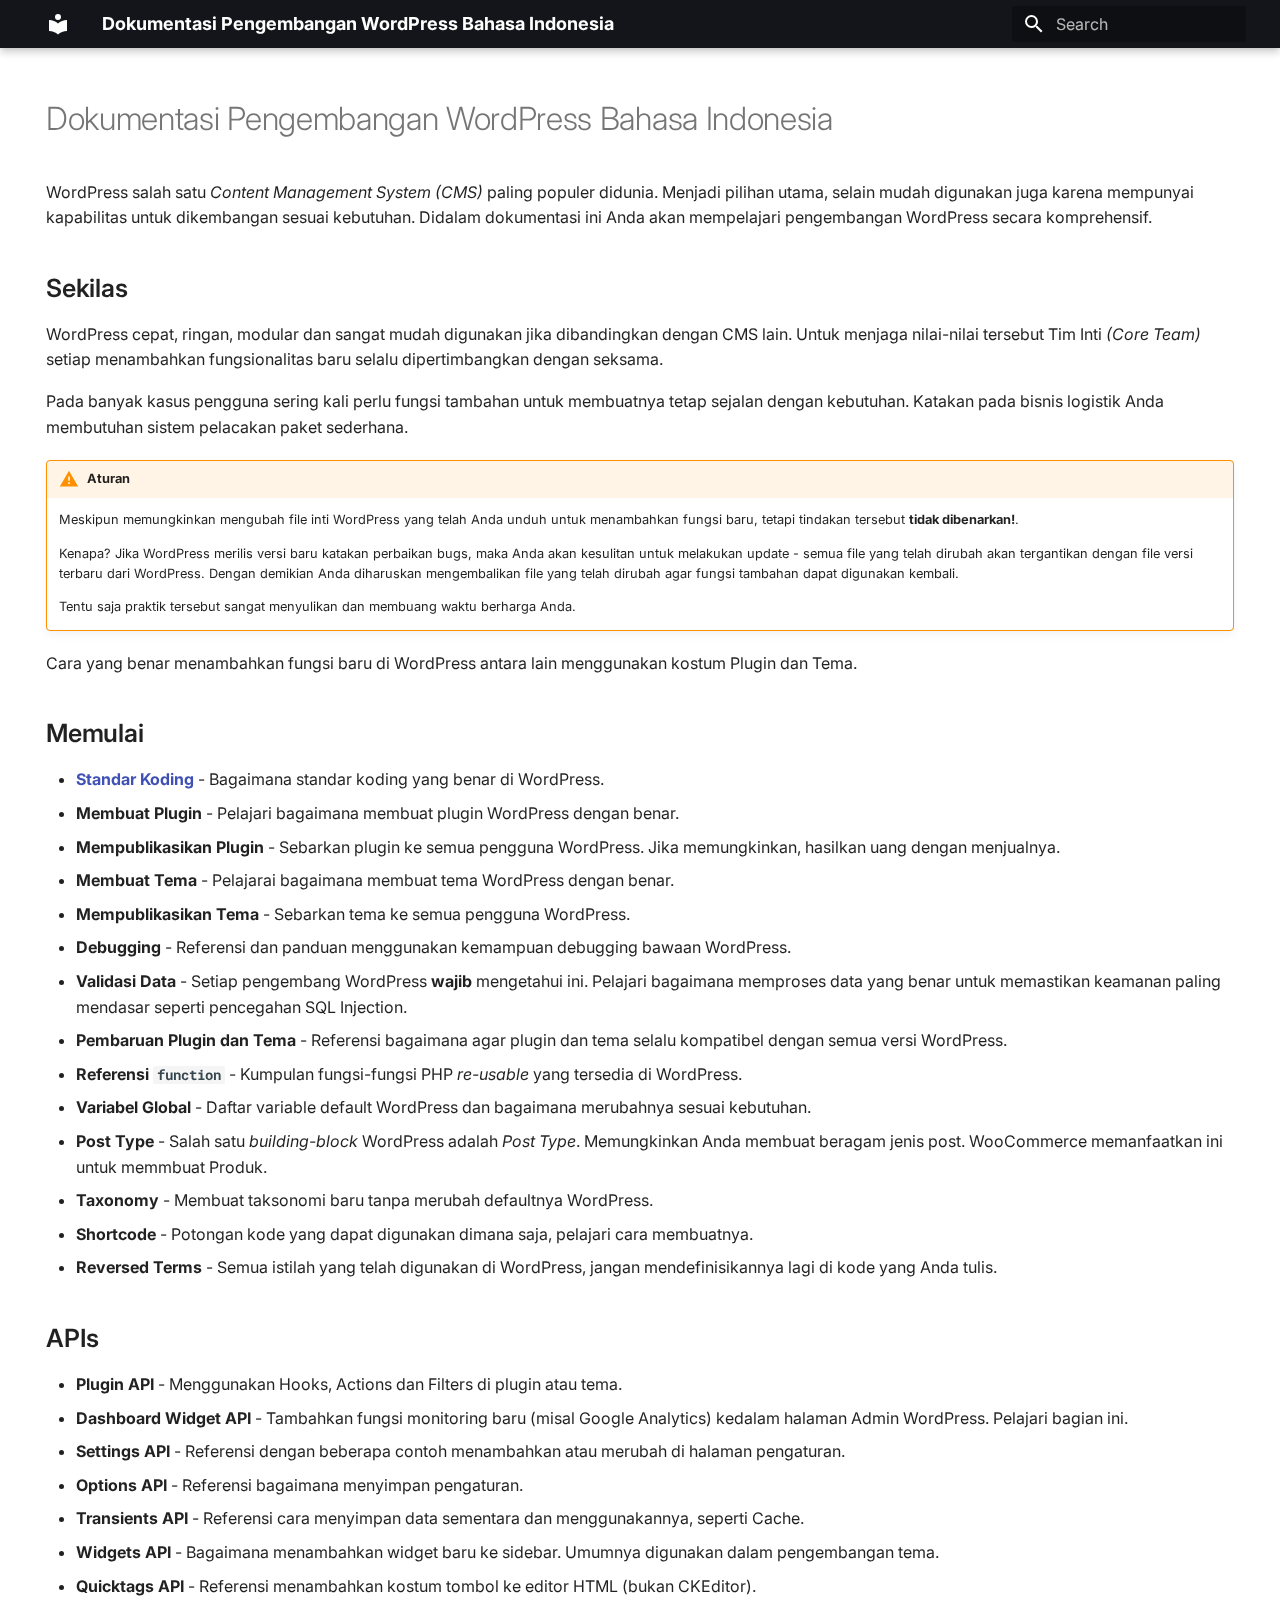
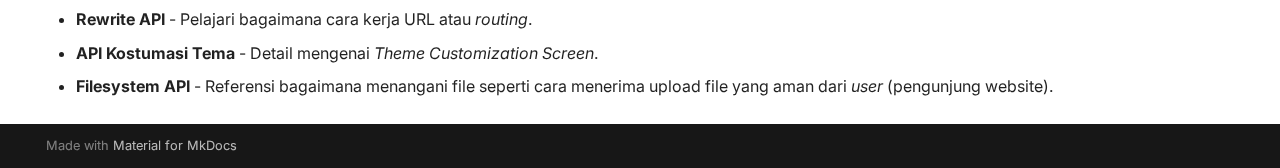
==== commit d8731136: "Update docs" ====
--- a/docs/site/index.html
+++ b/docs/site/index.html
@@ -12,13 +12,15 @@
       
       
       
+        <link rel="next" href="standar-koding/1.1-index/">
+      
       
       <link rel="icon" href="assets/images/favicon.png">
       <meta name="generator" content="mkdocs-1.6.1, mkdocs-material-9.5.48">
     
     
       
-        <title>Dokumentasi WordPress Bahasa Indonesia</title>
+        <title>Beranda - Dokumentasi Pengembangan WordPress Bahasa Indonesia</title>
       
     
     
@@ -39,10 +41,12 @@
         
         
         <link rel="preconnect" href="https://fonts.gstatic.com" crossorigin>
-        <link rel="stylesheet" href="https://fonts.googleapis.com/css?family=Roboto:300,300i,400,400i,700,700i%7CRoboto+Mono:400,400i,700,700i&display=fallback">
-        <style>:root{--md-text-font:"Roboto";--md-code-font:"Roboto Mono"}</style>
-      
-    
+        <link rel="stylesheet" href="https://fonts.googleapis.com/css?family=Inter:300,300i,400,400i,700,700i%7CRoboto+Mono:400,400i,700,700i&display=fallback">
+        <style>:root{--md-text-font:"Inter";--md-code-font:"Roboto Mono"}</style>
+      
+    
+    
+      <link rel="stylesheet" href="assets/stylesheets/extra.css">
     
     <script>__md_scope=new URL(".",location),__md_hash=e=>[...e].reduce(((e,_)=>(e<<5)-e+_.charCodeAt(0)),0),__md_get=(e,_=localStorage,t=__md_scope)=>JSON.parse(_.getItem(t.pathname+"."+e)),__md_set=(e,_,t=localStorage,a=__md_scope)=>{try{t.setItem(a.pathname+"."+e,JSON.stringify(_))}catch(e){}}</script>
     
@@ -68,7 +72,7 @@
     <div data-md-component="skip">
       
         
-        <a href="#welcome-to-mkdocs" class="md-skip">
+        <a href="#dokumentasi-pengembangan-wordpress-bahasa-indonesia" class="md-skip">
           Skip to content
         </a>
       
@@ -84,7 +88,7 @@
 
 <header class="md-header md-header--shadow" data-md-component="header">
   <nav class="md-header__inner md-grid" aria-label="Header">
-    <a href="." title="Dokumentasi WordPress Bahasa Indonesia" class="md-header__button md-logo" aria-label="Dokumentasi WordPress Bahasa Indonesia" data-md-component="logo">
+    <a href="." title="Dokumentasi Pengembangan WordPress Bahasa Indonesia" class="md-header__button md-logo" aria-label="Dokumentasi Pengembangan WordPress Bahasa Indonesia" data-md-component="logo">
       
   
   <svg xmlns="http://www.w3.org/2000/svg" viewBox="0 0 24 24"><path d="M12 8a3 3 0 0 0 3-3 3 3 0 0 0-3-3 3 3 0 0 0-3 3 3 3 0 0 0 3 3m0 3.54C9.64 9.35 6.5 8 3 8v11c3.5 0 6.64 1.35 9 3.54 2.36-2.19 5.5-3.54 9-3.54V8c-3.5 0-6.64 1.35-9 3.54"/></svg>
@@ -98,13 +102,13 @@
       <div class="md-header__ellipsis">
         <div class="md-header__topic">
           <span class="md-ellipsis">
-            Dokumentasi WordPress Bahasa Indonesia
+            Dokumentasi Pengembangan WordPress Bahasa Indonesia
           </span>
         </div>
         <div class="md-header__topic" data-md-component="header-topic">
           <span class="md-ellipsis">
             
-              Welcome to MkDocs
+              Beranda
             
           </span>
         </div>
@@ -170,7 +174,9 @@
           
             
               
-              <div class="md-sidebar md-sidebar--primary" data-md-component="sidebar" data-md-type="navigation" >
+                
+              
+              <div class="md-sidebar md-sidebar--primary" data-md-component="sidebar" data-md-type="navigation" hidden>
                 <div class="md-sidebar__scrollwrap">
                   <div class="md-sidebar__inner">
                     
@@ -179,13 +185,13 @@
 
 <nav class="md-nav md-nav--primary" aria-label="Navigation" data-md-level="0">
   <label class="md-nav__title" for="__drawer">
-    <a href="." title="Dokumentasi WordPress Bahasa Indonesia" class="md-nav__button md-logo" aria-label="Dokumentasi WordPress Bahasa Indonesia" data-md-component="logo">
+    <a href="." title="Dokumentasi Pengembangan WordPress Bahasa Indonesia" class="md-nav__button md-logo" aria-label="Dokumentasi Pengembangan WordPress Bahasa Indonesia" data-md-component="logo">
       
   
   <svg xmlns="http://www.w3.org/2000/svg" viewBox="0 0 24 24"><path d="M12 8a3 3 0 0 0 3-3 3 3 0 0 0-3-3 3 3 0 0 0-3 3 3 3 0 0 0 3 3m0 3.54C9.64 9.35 6.5 8 3 8v11c3.5 0 6.64 1.35 9 3.54 2.36-2.19 5.5-3.54 9-3.54V8c-3.5 0-6.64 1.35-9 3.54"/></svg>
 
     </a>
-    Dokumentasi WordPress Bahasa Indonesia
+    Dokumentasi Pengembangan WordPress Bahasa Indonesia
   </label>
   
   <ul class="md-nav__list" data-md-scrollfix>
@@ -210,7 +216,7 @@
           
   
   <span class="md-ellipsis">
-    Welcome to MkDocs
+    Beranda
   </span>
   
 
@@ -221,7 +227,7 @@
         
   
   <span class="md-ellipsis">
-    Welcome to MkDocs
+    Beranda
   </span>
   
 
@@ -243,26 +249,203 @@
     <ul class="md-nav__list" data-md-component="toc" data-md-scrollfix>
       
         <li class="md-nav__item">
-  <a href="#commands" class="md-nav__link">
+  <a href="#sekilas" class="md-nav__link">
     <span class="md-ellipsis">
-      Commands
+      Sekilas
     </span>
   </a>
   
 </li>
       
         <li class="md-nav__item">
-  <a href="#project-layout" class="md-nav__link">
+  <a href="#memulai" class="md-nav__link">
     <span class="md-ellipsis">
-      Project layout
+      Memulai
     </span>
   </a>
   
 </li>
       
+        <li class="md-nav__item">
+  <a href="#apis" class="md-nav__link">
+    <span class="md-ellipsis">
+      APIs
+    </span>
+  </a>
+  
+</li>
+      
     </ul>
   
 </nav>
+      
+    </li>
+  
+
+    
+      
+      
+  
+  
+  
+  
+    
+    
+    
+    
+    <li class="md-nav__item md-nav__item--nested">
+      
+        
+        
+        <input class="md-nav__toggle md-toggle " type="checkbox" id="__nav_2" >
+        
+          
+          <label class="md-nav__link" for="__nav_2" id="__nav_2_label" tabindex="0">
+            
+  
+  <span class="md-ellipsis">
+    Standar koding
+  </span>
+  
+
+            <span class="md-nav__icon md-icon"></span>
+          </label>
+        
+        <nav class="md-nav" data-md-level="1" aria-labelledby="__nav_2_label" aria-expanded="false">
+          <label class="md-nav__title" for="__nav_2">
+            <span class="md-nav__icon md-icon"></span>
+            Standar koding
+          </label>
+          <ul class="md-nav__list" data-md-scrollfix>
+            
+              
+                
+  
+  
+  
+  
+    <li class="md-nav__item">
+      <a href="standar-koding/1.1-index/" class="md-nav__link">
+        
+  
+  <span class="md-ellipsis">
+    Intro
+  </span>
+  
+
+      </a>
+    </li>
+  
+
+              
+            
+              
+                
+  
+  
+  
+  
+    <li class="md-nav__item">
+      <a href="standar-koding/1.2-wordpress-coding-standard/" class="md-nav__link">
+        
+  
+  <span class="md-ellipsis">
+    WordPress Coding Standard
+  </span>
+  
+
+      </a>
+    </li>
+  
+
+              
+            
+              
+                
+  
+  
+  
+  
+    <li class="md-nav__item">
+      <a href="standar-koding/1.2.1-css-coding-standard/" class="md-nav__link">
+        
+  
+  <span class="md-ellipsis">
+    Standar Koding CSS
+  </span>
+  
+
+      </a>
+    </li>
+  
+
+              
+            
+              
+                
+  
+  
+  
+  
+    <li class="md-nav__item">
+      <a href="standar-koding/1.2.2-html-coding-standard/" class="md-nav__link">
+        
+  
+  <span class="md-ellipsis">
+    Standar Koding HTML
+  </span>
+  
+
+      </a>
+    </li>
+  
+
+              
+            
+              
+                
+  
+  
+  
+  
+    <li class="md-nav__item">
+      <a href="standar-koding/1.2.3-javascript-coding-standard/" class="md-nav__link">
+        
+  
+  <span class="md-ellipsis">
+    Standar Koding JavaScript
+  </span>
+  
+
+      </a>
+    </li>
+  
+
+              
+            
+              
+                
+  
+  
+  
+  
+    <li class="md-nav__item">
+      <a href="standar-koding/1.2.4-php-coding-standard/" class="md-nav__link">
+        
+  
+  <span class="md-ellipsis">
+    Standar Koding PHP
+  </span>
+  
+
+      </a>
+    </li>
+  
+
+              
+            
+          </ul>
+        </nav>
       
     </li>
   
@@ -276,7 +459,9 @@
             
             
               
-              <div class="md-sidebar md-sidebar--secondary" data-md-component="sidebar" data-md-type="toc" >
+                
+              
+              <div class="md-sidebar md-sidebar--secondary" data-md-component="sidebar" data-md-type="toc" hidden>
                 <div class="md-sidebar__scrollwrap">
                   <div class="md-sidebar__inner">
                     
@@ -295,18 +480,27 @@
     <ul class="md-nav__list" data-md-component="toc" data-md-scrollfix>
       
         <li class="md-nav__item">
-  <a href="#commands" class="md-nav__link">
+  <a href="#sekilas" class="md-nav__link">
     <span class="md-ellipsis">
-      Commands
+      Sekilas
     </span>
   </a>
   
 </li>
       
         <li class="md-nav__item">
-  <a href="#project-layout" class="md-nav__link">
+  <a href="#memulai" class="md-nav__link">
     <span class="md-ellipsis">
-      Project layout
+      Memulai
+    </span>
+  </a>
+  
+</li>
+      
+        <li class="md-nav__item">
+  <a href="#apis" class="md-nav__link">
+    <span class="md-ellipsis">
+      APIs
     </span>
   </a>
   
@@ -327,30 +521,62 @@
                   
 
 
-<h1 id="welcome-to-mkdocs">Welcome to MkDocs</h1>
-<p>For full documentation visit <a href="https://www.mkdocs.org">mkdocs.org</a>.</p>
-<h2 id="commands">Commands</h2>
+<h1 id="dokumentasi-pengembangan-wordpress-bahasa-indonesia">Dokumentasi Pengembangan WordPress Bahasa Indonesia</h1>
+<p>WordPress salah satu <em>Content Management System (CMS)</em> paling populer didunia. Menjadi pilihan utama, selain mudah digunakan juga karena mempunyai kapabilitas untuk dikembangan sesuai kebutuhan. Didalam dokumentasi ini Anda akan mempelajari pengembangan WordPress secara komprehensif.</p>
+<h2 id="sekilas">Sekilas</h2>
+<p>WordPress cepat, ringan, modular dan sangat mudah digunakan jika dibandingkan dengan CMS lain. Untuk menjaga nilai-nilai tersebut Tim Inti <em>(Core Team)</em> setiap menambahkan fungsionalitas baru selalu dipertimbangkan dengan seksama.</p>
+<p>Pada banyak kasus pengguna sering kali perlu fungsi tambahan untuk membuatnya tetap sejalan dengan kebutuhan. Katakan pada bisnis logistik Anda membutuhan sistem pelacakan paket sederhana.</p>
+<div class="admonition warning">
+<p class="admonition-title">Aturan</p>
+<p>Meskipun memungkinkan mengubah file inti WordPress yang telah Anda unduh untuk menambahkan fungsi baru, tetapi tindakan tersebut <strong>tidak dibenarkan!</strong>.</p>
+<p>Kenapa? Jika WordPress merilis versi baru katakan perbaikan bugs, maka Anda akan kesulitan untuk melakukan update - semua file yang telah dirubah akan tergantikan dengan file versi terbaru dari WordPress. Dengan demikian Anda diharuskan mengembalikan file yang telah dirubah agar fungsi tambahan dapat digunakan kembali.</p>
+<p>Tentu saja praktik tersebut sangat menyulikan dan membuang waktu berharga Anda.</p>
+</div>
+<p>Cara yang benar menambahkan fungsi baru di WordPress antara lain menggunakan kostum Plugin dan Tema.</p>
+<h2 id="memulai">Memulai</h2>
 <ul>
-<li><code>mkdocs new [dir-name]</code> - Create a new project.</li>
-<li><code>mkdocs serve</code> - Start the live-reloading docs server.</li>
-<li><code>mkdocs build</code> - Build the documentation site.</li>
-<li><code>mkdocs -h</code> - Print help message and exit.</li>
+<li><strong><a href="standar-koding/1.1-index/">Standar Koding</a></strong> - Bagaimana standar koding yang benar di WordPress.</li>
+<li><strong>Membuat Plugin</strong> - Pelajari bagaimana membuat plugin WordPress dengan benar.</li>
+<li><strong>Mempublikasikan Plugin</strong> - Sebarkan plugin ke semua pengguna WordPress. Jika memungkinkan, hasilkan uang dengan menjualnya.</li>
+<li><strong>Membuat Tema</strong> - Pelajarai bagaimana membuat tema WordPress dengan benar.</li>
+<li><strong>Mempublikasikan Tema</strong> - Sebarkan tema ke semua pengguna WordPress.</li>
+<li><strong>Debugging</strong> - Referensi dan panduan menggunakan kemampuan debugging bawaan WordPress.</li>
+<li><strong>Validasi Data</strong> - Setiap pengembang WordPress <strong>wajib</strong> mengetahui ini. Pelajari bagaimana memproses data yang benar untuk memastikan keamanan paling mendasar seperti pencegahan SQL Injection.</li>
+<li><strong>Pembaruan Plugin dan Tema</strong> - Referensi bagaimana agar plugin dan tema selalu kompatibel dengan semua versi WordPress.</li>
+<li><strong>Referensi <code>function</code></strong> - Kumpulan fungsi-fungsi PHP <em>re-usable</em> yang tersedia di WordPress.</li>
+<li><strong>Variabel Global</strong> - Daftar variable default WordPress dan bagaimana merubahnya sesuai kebutuhan.</li>
+<li><strong>Post Type</strong> - Salah satu <em>building-block</em> WordPress adalah <em>Post Type</em>. Memungkinkan Anda membuat beragam jenis post. WooCommerce memanfaatkan ini untuk memmbuat Produk.</li>
+<li><strong>Taxonomy</strong> - Membuat taksonomi baru tanpa merubah defaultnya WordPress.</li>
+<li><strong>Shortcode</strong> - Potongan kode yang dapat digunakan dimana saja, pelajari cara membuatnya.</li>
+<li><strong>Reversed Terms</strong> - Semua istilah yang telah digunakan di WordPress, jangan mendefinisikannya lagi di kode yang Anda tulis.</li>
 </ul>
-<h2 id="project-layout">Project layout</h2>
-<pre><code>mkdocs.yml    # The configuration file.
-docs/
-    index.md  # The documentation homepage.
-    ...       # Other markdown pages, images and other files.
-</code></pre>
-
-
-
-
-
-
-
-
-
+<h2 id="apis">APIs</h2>
+<ul>
+<li><strong>Plugin API</strong> - Menggunakan Hooks, Actions dan Filters di plugin atau tema.</li>
+<li><strong>Dashboard Widget API</strong> - Tambahkan fungsi monitoring baru (misal Google Analytics) kedalam halaman Admin WordPress. Pelajari bagian ini.</li>
+<li><strong>Settings API</strong> - Referensi dengan beberapa contoh menambahkan atau merubah di halaman pengaturan.</li>
+<li><strong>Options API</strong> - Referensi bagaimana menyimpan pengaturan.</li>
+<li><strong>Transients API</strong> - Referensi cara menyimpan data sementara dan menggunakannya, seperti Cache.</li>
+<li><strong>Widgets API</strong> - Bagaimana menambahkan widget baru ke sidebar. Umumnya digunakan dalam pengembangan tema.</li>
+<li><strong>Quicktags API</strong> - Referensi menambahkan kostum tombol ke editor HTML (bukan CKEditor).</li>
+<li><strong>Rewrite API</strong> - Pelajari bagaimana cara kerja URL atau <em>routing</em>.</li>
+<li><strong>API Kostumasi Tema</strong> - Detail mengenai <em>Theme Customization Screen</em>.</li>
+<li><strong>Filesystem API</strong> - Referensi bagaimana menangani file seperti cara menerima upload file yang aman dari <em>user</em> (pengunjung website).</li>
+</ul>
+
+
+
+
+
+
+
+  
+  
+
+
+
+
+  
 
 
 
--- a/docs/site/assets/stylesheets/extra.css
+++ b/docs/site/assets/stylesheets/extra.css
@@ -0,0 +1,7 @@
+/* @import url('https://fonts.googleapis.com/css2?family=Inter:opsz,wght@14..32,700&display=swap');
+
+:root {
+    --md-text-font: 'Inter', sans-serif; 
+} */
+
+h2 { font-weight: 600 !important; }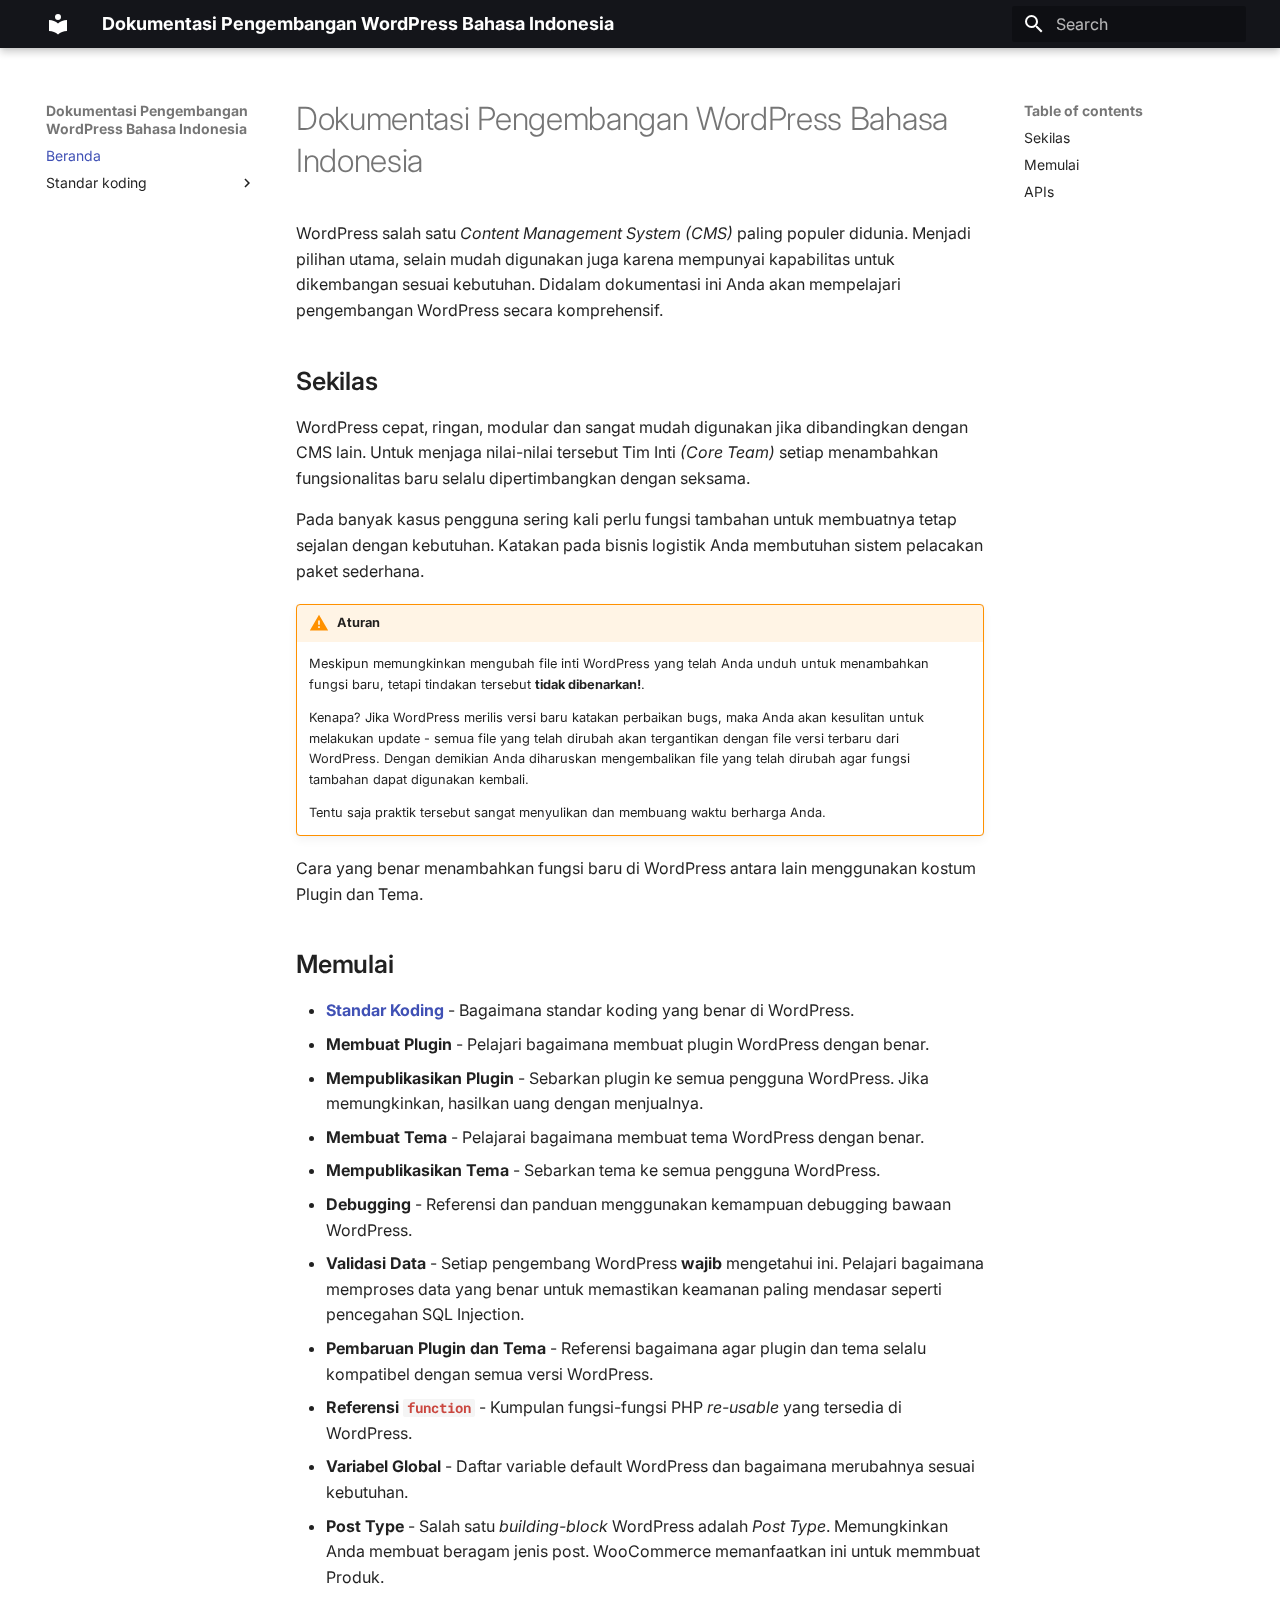
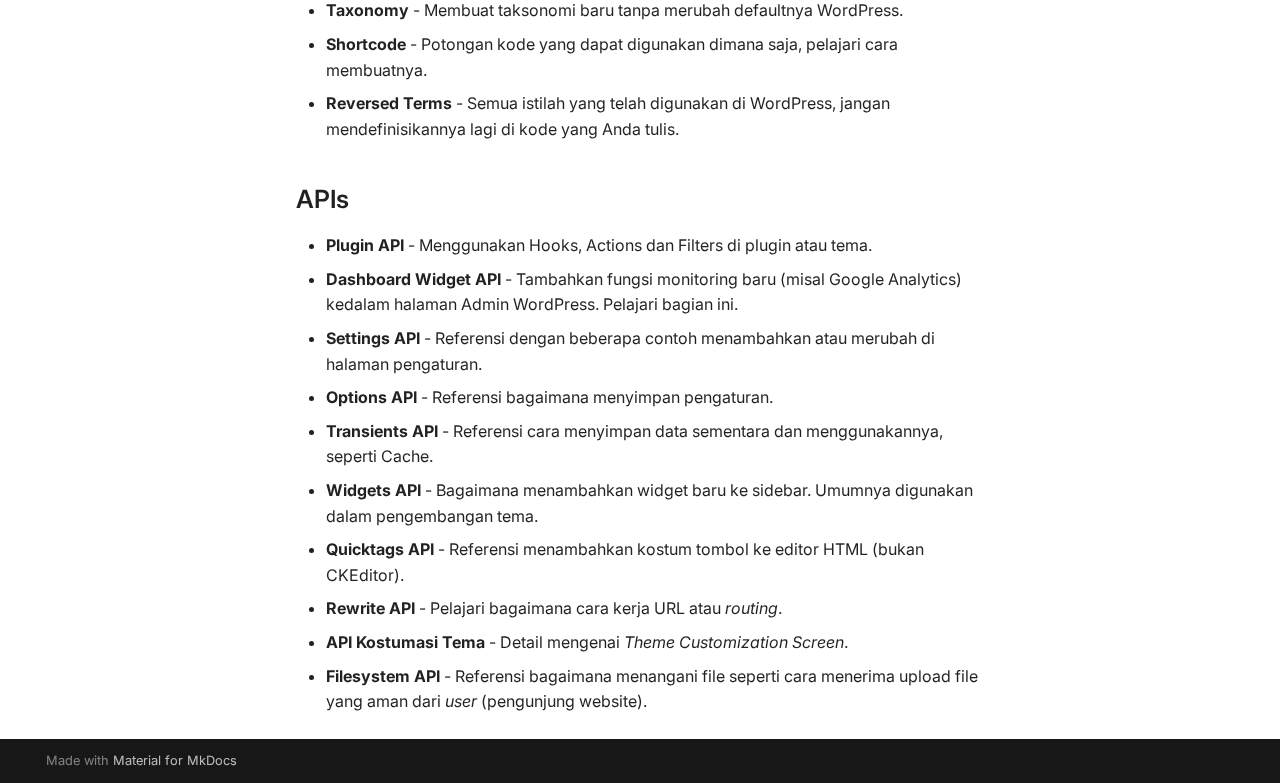
==== commit 1d29aeaf: "update docs" ====
--- a/docs/site/index.html
+++ b/docs/site/index.html
@@ -174,9 +174,7 @@
           
             
               
-                
-              
-              <div class="md-sidebar md-sidebar--primary" data-md-component="sidebar" data-md-type="navigation" hidden>
+              <div class="md-sidebar md-sidebar--primary" data-md-component="sidebar" data-md-type="navigation" >
                 <div class="md-sidebar__scrollwrap">
                   <div class="md-sidebar__inner">
                     
@@ -459,9 +457,7 @@
             
             
               
-                
-              
-              <div class="md-sidebar md-sidebar--secondary" data-md-component="sidebar" data-md-type="toc" hidden>
+              <div class="md-sidebar md-sidebar--secondary" data-md-component="sidebar" data-md-type="toc" >
                 <div class="md-sidebar__scrollwrap">
                   <div class="md-sidebar__inner">
                     
@@ -576,8 +572,6 @@
 
 
 
-  
-
 
 
                 
--- a/docs/site/assets/stylesheets/extra.css
+++ b/docs/site/assets/stylesheets/extra.css
@@ -1,7 +1,8 @@
-/* @import url('https://fonts.googleapis.com/css2?family=Inter:opsz,wght@14..32,700&display=swap');
+:root,
+[data-md-color-scheme=default] {
+    --md-code-fg-color: #ca473f;
+}
 
-:root {
-    --md-text-font: 'Inter', sans-serif; 
-} */
-
-h2 { font-weight: 600 !important; }+h2 {
+    font-weight: 600 !important;
+}